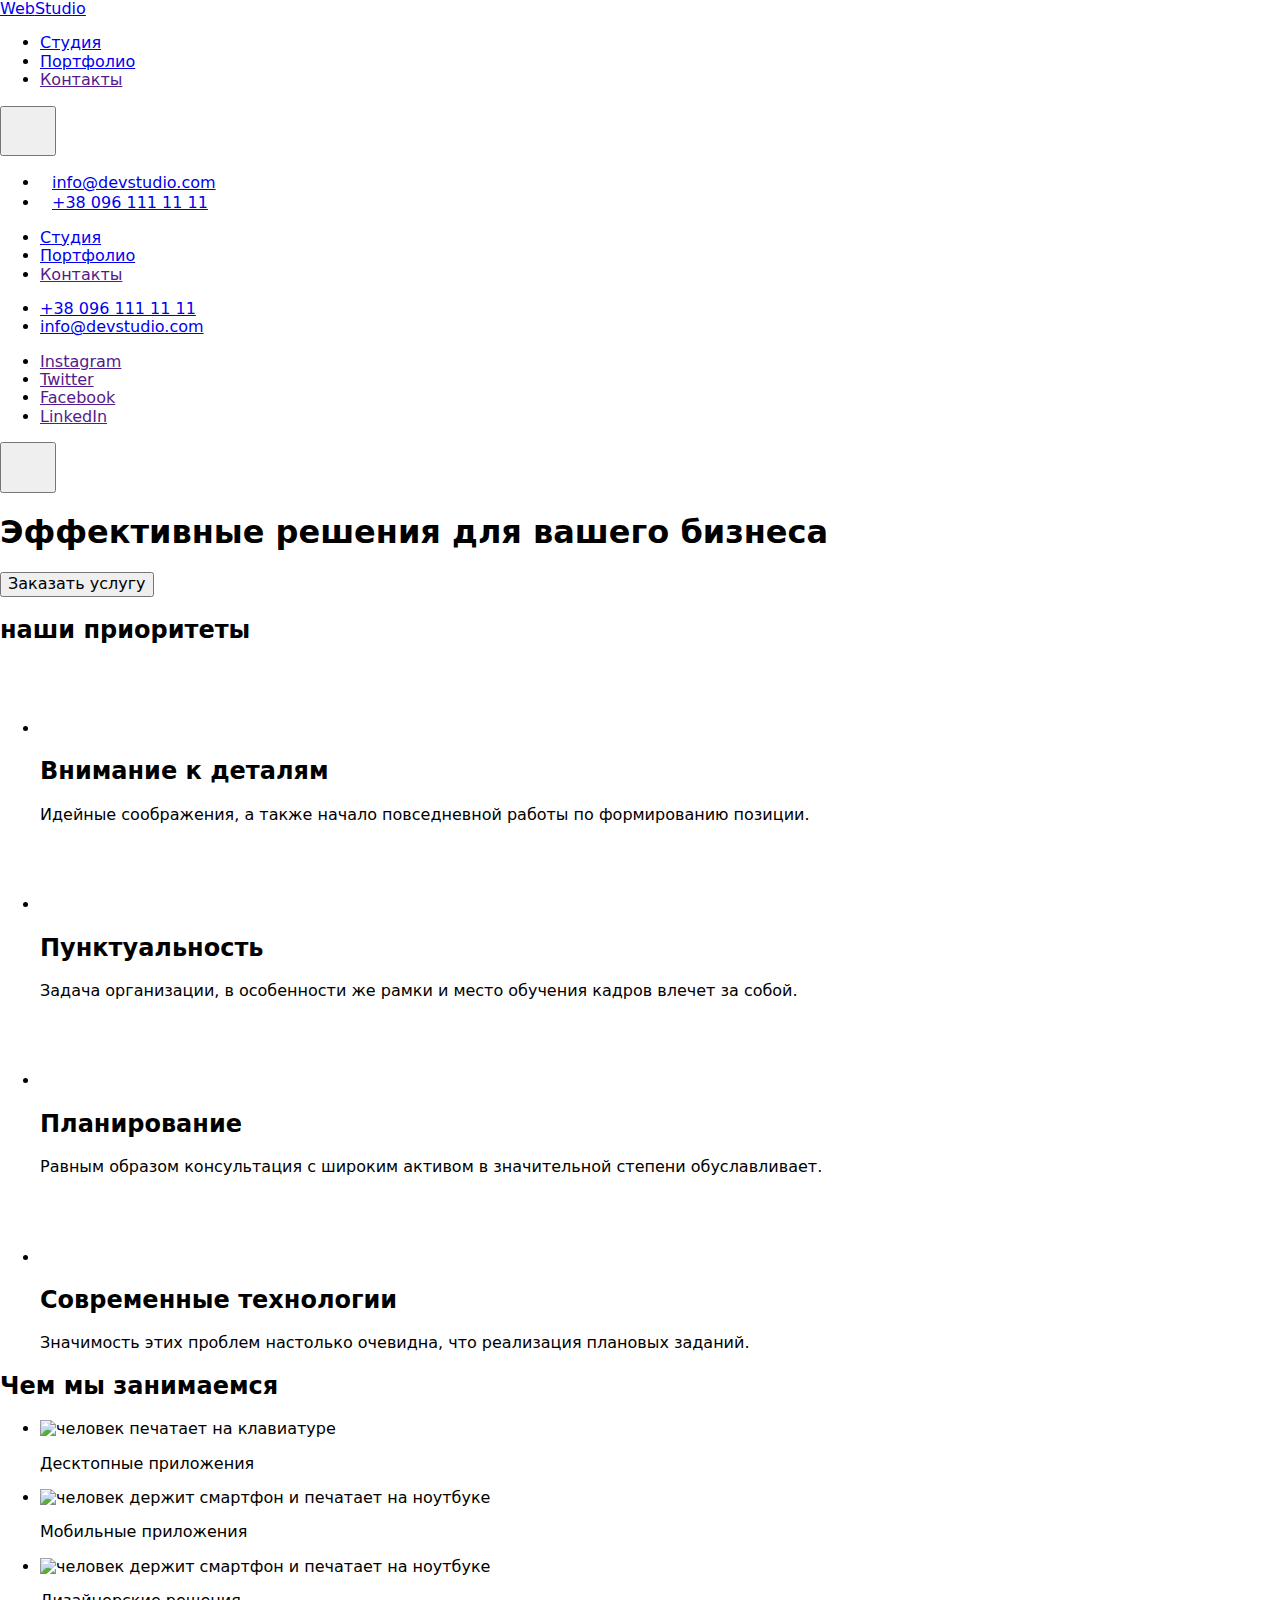
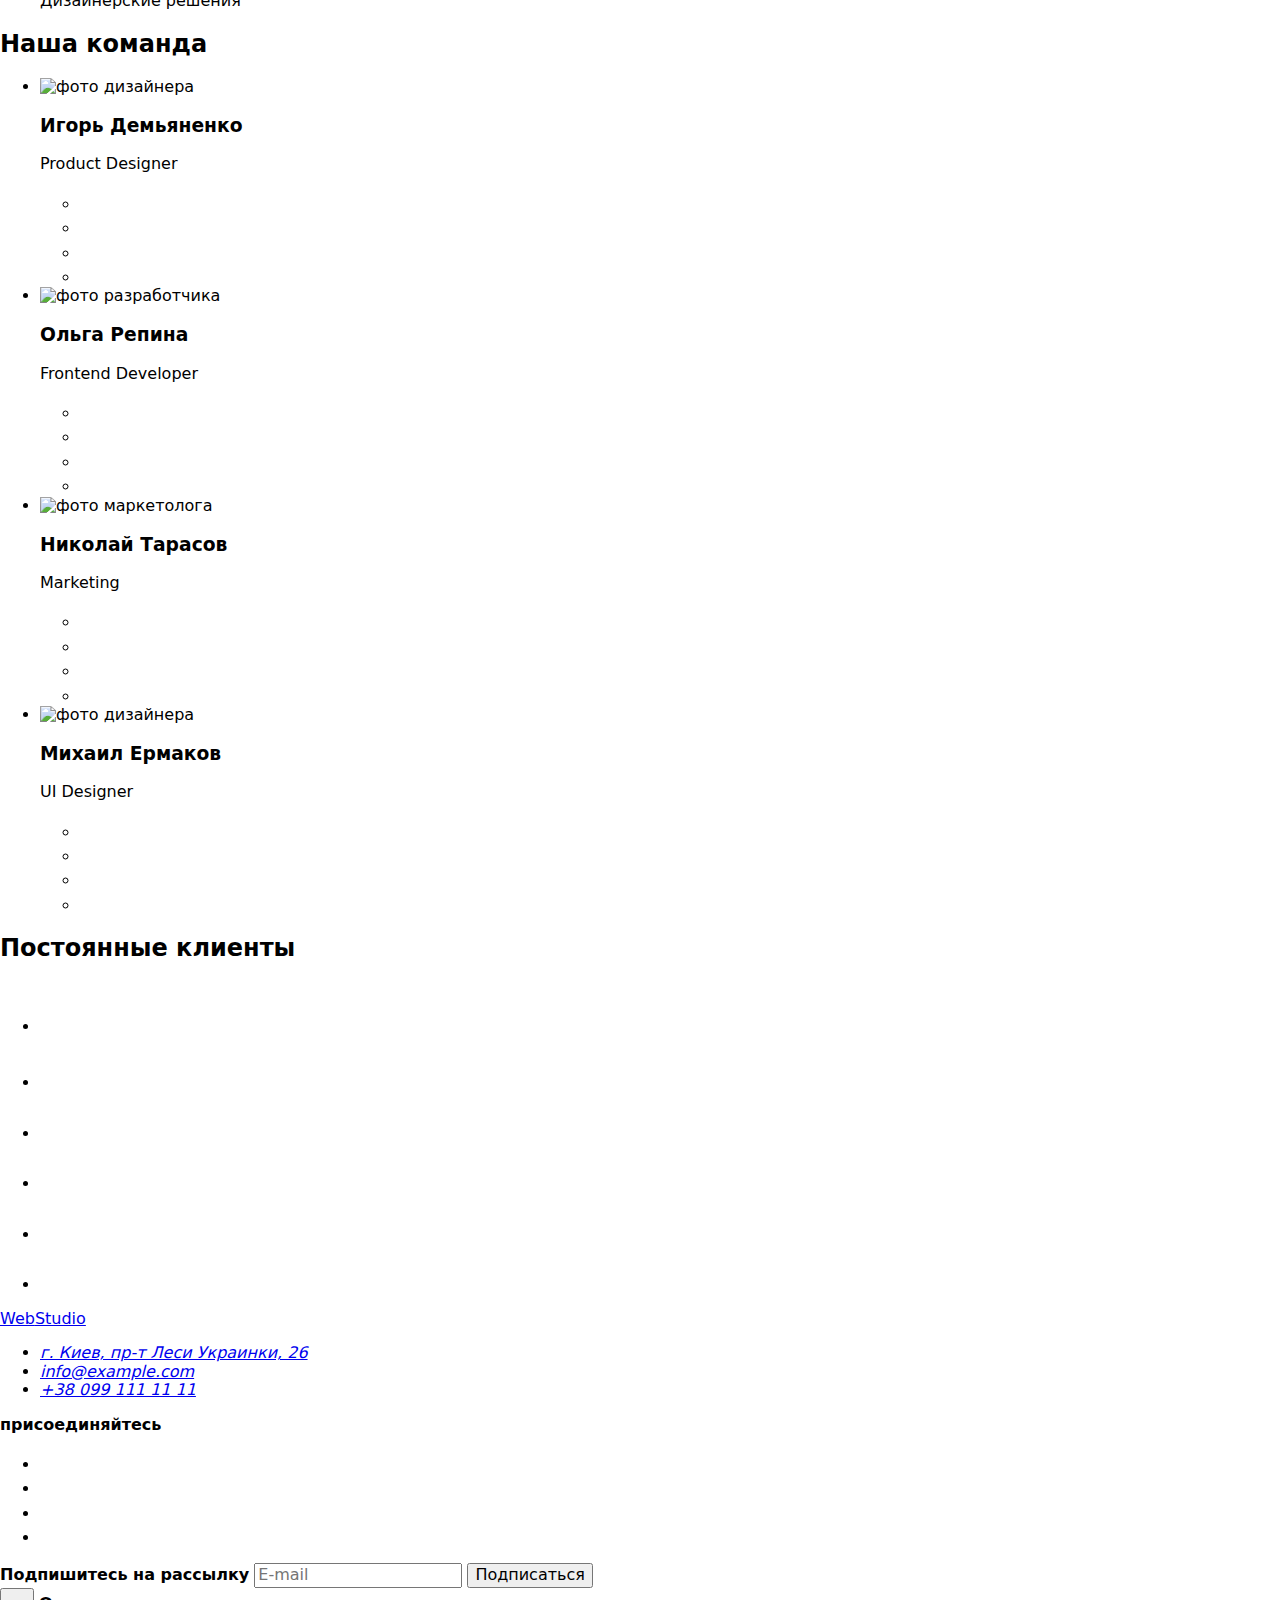
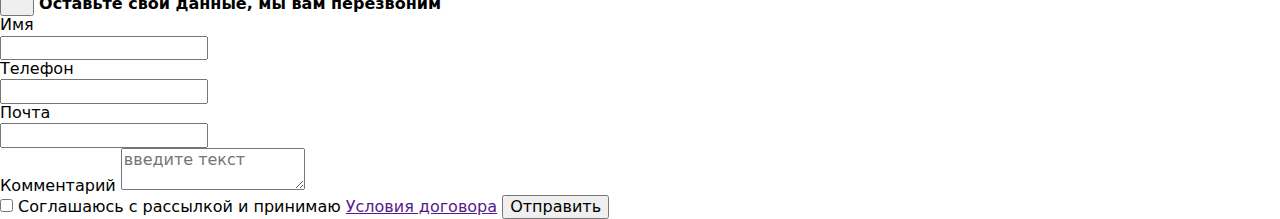
==== index.html @ 023eb0ee "js" ====
<!DOCTYPE html>
<html lang="ru">
<head>
    <meta charset="UTF-8">
    <meta http-equiv="X-UA-Compatible" content="IE=edge">
    <meta name="viewport" content="width=device-width, initial-scale=1.0">
    <title>Document</title>
    <link rel="stylesheet" href="https://cdnjs.cloudflare.com/ajax/libs/modern-normalize/1.0.0/modern-normalize.min.css">
    <link rel="preconnect" href="https://fonts.gstatic.com">
    <link href="https://fonts.googleapis.com/css2?family=Raleway:wght@700&family=Roboto:wght@400;500;700;900&display=swap"
        rel="stylesheet">
    <link rel="stylesheet" href="./css/main.min.css">
    <link  rel="stylesheet" href="./css/aos.css">
</head>
<body>
    <!-- шапка -->
    <header class="header">
        <div class="conteiner">
            <nav class="navigation">
            <a class="logo logo-header link" href="index.html">Web<span class="span-logo">Studio</span></a>
            <ul class="nav-list">
                <li class="nav-list-item list"><a class="nav-list-link link activ-link" href="index.html">Студия</a></li>
                <li class="nav-list-item list"><a class="nav-list-link link" href="portfolio.html">Портфолио</a></li>
                <li class="nav-list-item list"><a class="nav-list-link link" href="">Контакты</a></li>
            </ul>
            </nav>
            <button class="burger-btn" data-menu-button type="button">
                <svg class="burger-icon" width="40" height="40">
                    <use href="./img/sprite.svg.svg#menu"></use>
                </svg>
            </button>
            <ul class="list-contacts list">
                <li class="list-contacts-item"><a class="list-contacts-link link" href="mailto:info@devstudio.com">
                    <svg class="icon-meseg" width="12" height="16">
                        <use href="./img/sprite.svg.svg#icon-envelope"></use>
                    </svg>info@devstudio.com</a>
                </li>
                <li class="list-contacts-item"><a class="list-contacts-link link" href="tel:+380961111111">
                    <svg class="icon-tel" width="12" height="16">
                        <use href="./img/sprite.svg.svg#icon-smartphone"></use>
                    </svg>+38 096 111 11 11</a>
                </li>
            </ul>
        </div>
        <div class="mobile-menu" data-menu>
            <div class="wrapper-lincs-menu">
            <ul class="nav-list-menu list">
                <li class="menu-nav-list-item"><a class="menu-nav-list-link link activ-link" href="index.html">Студия</a></li>
                <li class="menu-nav-list-item"><a class="menu-nav-list-link link" href="portfolio.html">Портфолио</a></li>
                <li class="menu-nav-list-item"><a class="menu-nav-list-link link" href="">Контакты</a></li>
            </ul>
            </div>
           <div class="wrapper-mobile-contact">
                <ul class="list-contacts-mobail list">
                    <li class="list-contacts-item-tel"><a class="list-contacts-link-tel link" href="tel:+380961111111">+38 096 111 11
                            11</a>
                    </li>
                    <li class="list-contacts-item-mail"><a class="list-contacts-link-mail link"
                            href="mailto:info@devstudio.com">info@devstudio.com</a>
                    </li>
                </ul>
                
                <ul class="mobile-list-soclinks list">
                    <li class="mobile-list-soclinks-item">
                        <a class="mobile-list-soclinks-item-link link" href="">Instagram</a>
                    </li>
                    <li class="mobile-list-soclinks-item">
                        <a class="mobile-list-soclinks-item-link link" href="">Twitter</a>
                    </li>
                    <li class="mobile-list-soclinks-item">
                        <a class="mobile-list-soclinks-item-link link" href="">Facebook</a>
                    </li>
                    <li class="mobile-list-soclinks-item">
                        <a class="mobile-list-soclinks-item-link link" href="">LinkedIn</a>
                    </li>
                </ul>
           </div>
            <button class="close-menu" data-menu-close type="button">
                <svg class="icon-close-menu" width="40" height="40">
                    <use href="./img/sprite.svg.svg#close-menu"></use>
                </svg>
            </button>
        </div>
    </header>
    <main>
        <!-- hero -->
    <section class="hero overlay conteiner">
            <div class="wrapper-title-hero">
                <h1 class="main-title">Эффективные решения для вашего бизнеса</h1>
                <button class="button" type="button" data-modal-open>Заказать услугу</button>
            </div>
    </section>
    <!-- Наши приоритеты -->
    <section class="about-section section-padding">
      <div class="conteiner">
        <h2 class="title-section visually-hidden">наши приоритеты</h2>
        <ul class="about-list list">
            <li class="about-list-item" data-aos="zoom-out">
                <div class="wrapper-icon-about-list">
                    <svg class="icon-about" height="70" width="70">
                        <use href="./img/sprite.svg.svg#icon-antenna"></use>
                    </svg>
                </div>
                <h2 class="about-list-item-title">Внимание к деталям</h2>
                <p class="about-list-paragraph">Идейные соображения, а также начало повседневной работы по формированию позиции.</p>
            </li>
            <li class="about-list-item" data-aos="zoom-out">
                <div class="wrapper-icon-about-list">
                    <svg class="icon-about" height="70" width="70">
                        <use href="./img/sprite.svg.svg#icon-clock"></use>
                    </svg>
                </div>
                <h2 class="about-list-item-title">Пунктуальность</h2>
                <p class="about-list-paragraph">Задача организации, в особенности же рамки и место обучения кадров влечет за собой.</p>
            </li>
            <li class="about-list-item" data-aos="zoom-out">
                <div class="wrapper-icon-about-list">
                    <svg class="icon-about" height="70" width="70">
                        <use href="./img/sprite.svg.svg#icon-diagram"></use>
                    </svg>
                </div>
                <h2 class="about-list-item-title">Планирование</h2>
                <p class="about-list-paragraph">Равным образом консультация с широким активом в значительной степени обуславливает.</p>
            </li>
            <li class="about-list-item">
                <div class="wrapper-icon-about-list">
                    <svg class="icon-about" height="70" width="70">
                        <use href="./img/sprite.svg.svg#icon-astronaut"></use>
                    </svg>
                </div>
                <h2 class="about-list-item-title">Современные технологии</h2>
                <p class="about-list-paragraph">Значимость этих проблем настолько очевидна, что реализация плановых заданий.</p>
            </li>
        </ul>
      </div>
    </section>
    <!-- чем мы занемаемся -->
    <section class="section-img">
        <div class="conteiner">
            <h2 class="title-section">Чем мы занимаемся</h2>
            <ul class="img-list list">
                <li class="img-list-item">
                    <picture>
                        <source srcset="./img/desktop/desktop-annexes.webp 1x, ./img/desktop/desktop-annexes@2x.webp 2x" media="(min-width: 1200px)"
                        type="imege/wbp">
                        <source srcset="./img/desktop/desktop-annexes-j.jpg 1x, ./img/desktop/desktop-annexes-j@2x.jpg 2x" 
                           media="(min-width: 1200px)">
                        <img class="images-section-img" src="./img/img.jpg" alt="человек печатает на клавиатуре">
                    </picture>
                    
                    <div class="text-img-adsolut">
                        <p>Десктопные приложения</p>
                    </div>
                </li>
                <li class="img-list-item">
                    <picture>
                        <source srcset="./img/desktop/mob-annexes.webp 1x, ./img/desktop/mob-annexes@2x.webp 2x" media="(min-width: 1200px)"
                        type="imege/wbp">
                        <source srcset="./img/desktop/mob-annexes-j.jpg 1x, ./img/desktop/mob-annexes-j@2x.jpg 2x"
                            media="(min-width: 1200px)">
                    <img class="images-section-img" src="./img/imgg.jpg" alt="человек держит смартфон и печатает на ноутбуке">
                    </picture>
                    <div class="text-img-adsolut">
                        <p>Мобильные приложения</p>
                    </div>
                </li>
                <li class="img-list-item">
                    <picture>
                        <source srcset="./img/desktop/desing.webp 1x, ./img/desktop/desing@2x.webp 2x" media="(min-width: 1200px)"
                            type="imege/webp">
                        <source srcset="./img/desktop/desing-j.jpg 1x, ./img/desktop/desing-j@2x.jpg 2x"
                            media="(min-width: 1200px)">
                        <img class="images-section-img" src="./img/imggg.jpg" alt="человек держит смартфон и печатает на ноутбуке">
                    </picture>
                    <div class="text-img-adsolut">
                        <p>Дизайнерские решения</p>
                    </div>
                </li>
            </ul>
        </div>
    </section>
    <!-- наша команда -->
    <section class="team section-padding">
        <div class="conteiner">
            <h2 class="title-section">Наша команда</h2>
            <ul class="list-card-team list">
                <li class="card-team-item">
                    <picture>
                    <source srcset="./img/desktop/product.webp 1x, ./img/desktop/product@2x.webp 2x" media="(min-width: 1200px)"
                        type="imege/webp">
                    <source srcset="./img/desktop/product-j.jpg 1x, ./img/desktop/product-j@2x.jpg 2x" media="(min-width: 1200px)">

                    <source srcset="./img/tablet/igor-j.webp 1x, ./img/tablet/igor-j@2x.webp 2x" media="(min-width: 768px)"
                            type="imege/webp">
                    <source srcset="./img/tablet/igor-j.jpg 1x, ./img/tablet/igor-j@2x.jpg 2x" media="(min-width: 768px)">

                    <source srcset="./img/mobail/igor.webp 1x, ./img/mobail/igor@2x.webp 2x" media="(min-width: 320px)"
                                type="imege/webp">
                    <source srcset="./img/mobail/igor-j.jpg 1x, ./img/mobail/igor-j@2x.jpg 2x" media="(min-width: 320px)">
                    <img src="./img/img.team/product.jpg" alt="фото дизайнера">
                    </picture>
                    <div class="wrapper-text-team">
                    <h3 class="subtitle-text-team">Игорь Демьяненко</h3>
                    <p class="paragraph-card paragraph-text-center">Product Designer</p>
                    <ul class="list-social-links list">
                        <li class="list-social-links-item">
                            <a class="list-social-links-link link" href="">
                                <svg class="social-link-icon" height="20" width="20">
                                    <use href="./img/sprite.svg.svg#icon-instagram"></use>
                                </svg>
                            </a>
                        </li>
                        <li class="list-social-links-item">
                            <a class="list-social-links-link link" href="">
                                <svg class="social-link-icon" height="20" width="20">
                                    <use href="./img/sprite.svg.svg#icon-twitter"></use>
                                </svg>
                            </a>
                        </li>
                        <li class="list-social-links-item">
                            <a class="list-social-links-link link" href="">
                               <svg class="social-link-icon" height="20" width="20">
                                   <use href="./img/sprite.svg.svg#icon-facebook"></use>
                               </svg>
                            </a>
                        </li>
                        <li class="list-social-links-item">
                            <a class="list-social-links-link link" href="">
                                <svg class="social-link-icon" height="20" width="20">
                                    <use href="./img/sprite.svg.svg#icon-linkedin"></use>
                                </svg>
                            </a>
                        </li>
                    </ul>
                    </div>
                </li>
               
                <li class="card-team-item">
                <picture>
                    <source srcset="./img/desktop/frontent.webp 1x, ./img/desktop/frontent@2x.webp 2x" media="(min-width: 1200px)"
                        type="imege/webp">
                    <source srcset="./img/desktop/frontent-j.jpg 1x, ./img/desktop/frontent-j@2x.jpg 2x" media="(min-width: 1200px)">
                
                    <source srcset="./img/tablet/olga-j.webp 1x, ./img/tablet/olga-j@2x.webp 2x" media="(min-width: 768px)"
                        type="imege/webp">
                    <source srcset="./img/tablet/olga-j.jpg 1x, ./img/tablet/olga-j@2x.jpg 2x" media="(min-width: 768px)">
                
                    <source srcset="./img/mobail/olga.webp 1x, ./img/mobail/olga@2x.webp 2x" media="(min-width: 320px)"
                        type="imege/webp">
                    <source srcset="./img/mobail/olga-j.jpg 1x, ./img/mobail/olga-j@2x.jpg 2x" media="(min-width: 320px)">
                    <img src="./img/img.team/frontent.jpg" alt="фото разработчика">
                </picture>
                    <div class="wrapper-text-team">
                    <h3 class="subtitle-text-team">Ольга Репина</h3>
                    <p class="paragraph-card paragraph-text-center">Frontend Developer</p>
                    <ul class="list-social-links list">
                        <li class="list-social-links-item">
                            <a class="list-social-links-link link" href="">
                                <svg class="social-link-icon" height="20" width="20">
                                    <use href="./img/sprite.svg.svg#icon-instagram"></use>
                                </svg>
                            </a>
                        </li>
                        <li class="list-social-links-item">
                            <a class="list-social-links-link link" href="">
                                <svg class="social-link-icon" height="20" width="20">
                                    <use href="./img/sprite.svg.svg#icon-twitter"></use>
                                </svg>
                            </a>
                        </li>
                        <li class="list-social-links-item">
                            <a class="list-social-links-link link" href="">
                                <svg class="social-link-icon" height="20" width="20">
                                    <use href="./img/sprite.svg.svg#icon-facebook"></use>
                                </svg>
                            </a>
                        </li>
                        <li class="list-social-links-item">
                            <a class="list-social-links-link link" href="">
                                <svg class="social-link-icon" height="20" width="20">
                                    <use href="./img/sprite.svg.svg#icon-linkedin"></use>
                                </svg>
                            </a>
                        </li>
                    </ul>
                    </div>
                </li>
                <li class="card-team-item">
                    <picture>
                        <source srcset="./img/desktop/marketing.webp 1x, ./img/desktop/marketing@2x.webp 2x" media="(min-width: 1200px)"
                            type="imege/webp">
                        <source srcset="./img/desktop/marketing-j.jpg 1x, ./img/desktop/marketing-j@2x.jpg 2x" media="(min-width: 1200px)">
                    
                        <source srcset="./img/tablet/nikolay-j.webp 1x, ./img/tablet/nikolay-j@2x.webp 2x" media="(min-width: 768px)"
                            type="imege/webp">
                        <source srcset="./img/tablet/nikolay-j.jpg 1x, ./img/tablet/nikolay-j@2x.jpg 2x" media="(min-width: 768px)">
                    
                        <source srcset="./img/mobail/nikolay.webp 1x, ./img/mobail/nikolay@2x.webp 2x" media="(min-width: 320px)"
                            type="imege/webp">
                        <source srcset="./img/mobail/nicolay-j.jpg 1x, ./img/mobail/nikolay-j@2x.jpg 2x" media="(min-width: 320px)">

                        <img src="./img/img.team/marketing.jpg" alt="фото маркетолога">
                    </picture>
                    <div class="wrapper-text-team">
                    <h3 class="subtitle-text-team">Николай Тарасов</h3>
                    <p class="paragraph-card paragraph-text-center">Marketing</p>
                    <ul class="list-social-links list">
                        <li class="list-social-links-item">
                            <a class="list-social-links-link link" href="">
                                <svg class="social-link-icon" height="20" width="20">
                                    <use href="./img/sprite.svg.svg#icon-instagram"></use>
                                </svg>
                            </a>
                        </li>
                        <li class="list-social-links-item">
                            <a class="list-social-links-link link" href="">
                                <svg class="social-link-icon" height="20" width="20">
                                    <use href="./img/sprite.svg.svg#icon-twitter"></use>
                                </svg>
                            </a>
                        </li>
                        <li class="list-social-links-item">
                            <a class="list-social-links-link link" href="">
                                <svg class="social-link-icon" height="20" width="20">
                                    <use href="./img/sprite.svg.svg#icon-facebook"></use>
                                </svg>
                            </a>
                        </li>
                        <li class="list-social-links-item">
                            <a class="list-social-links-link link" href="">
                                <svg class="social-link-icon" height="20" width="20">
                                    <use href="./img/sprite.svg.svg#icon-linkedin"></use>
                                </svg>
                            </a>
                        </li>
                    </ul>
                    </div>
                </li>
                <li class="card-team-item">
                    <picture>
                        <source srcset="./img/desktop/ul.webp 1x, ./img/desktop/ul@2x.webp 2x" media="(min-width: 1200px)"
                            type="imege/webp">
                        <source srcset="./img/desktop/ul-j.jpg 1x, ./img/desktop/ul-j@2x.jpg 2x" media="(min-width: 1200px)">
                    
                        <source srcset="./img/tablet/mihail-j.webp 1x, ./img/tablet/mihail-j@2x.webp 2x" media="(min-width: 768px)"
                            type="imege/webp">
                        <source srcset="./img/tablet/mihail-j.jpg 1x, ./img/tablet/mihail-j@2x.jpg 2x" media="(min-width: 768px)">
                    
                        <source srcset="./img/mobail/mihail.webp 1x, ./img/mobail/mihail@2x.webp 2x" media="(min-width: 320px)"
                            type="imege/webp">
                        <source srcset="./img/mobail/mihail-j.jpg 1x, ./img/mobail/mihail-j@2x.jpg 2x" media="(min-width: 320px)">
                        <img src="./img/img.team/ul.jpg" alt="фото дизайнера">
                    </picture>
                    <div class="wrapper-text-team">
                    <h3 class="subtitle-text-team">Михаил Ермаков</h3>
                    <p class="paragraph-card paragraph-text-center">UI Designer</p>
                <ul class="list-social-links list">
                    <li class="list-social-links-item">
                        <a class="list-social-links-link link" href="">
                            <svg class="social-link-icon" height="20" width="20">
                                <use href="./img/sprite.svg.svg#icon-instagram"></use>
                            </svg>
                        </a>
                    </li>
                    <li class="list-social-links-item">
                        <a class="list-social-links-link link" href="">
                            <svg class="social-link-icon" height="20" width="20">
                                <use href="./img/sprite.svg.svg#icon-twitter"></use>
                            </svg>
                        </a>
                    </li>
                    <li class="list-social-links-item">
                        <a class="list-social-links-link link" href="">
                            <svg class="social-link-icon" height="20" width="20">
                                <use href="./img/sprite.svg.svg#icon-facebook"></use>
                            </svg>
                        </a>
                    </li>
                    <li class="list-social-links-item">
                        <a class="list-social-links-link link" href="">
                            <svg class="social-link-icon" height="20" width="20">
                                <use href="./img/sprite.svg.svg#icon-linkedin"></use>
                            </svg>
                        </a>
                    </li>
                </ul>
                    </div>
                </li>
            </ul>
        </div>
    </section>
<!-- наши клиенты -->
<section  class="clients section-padding">
    <div class="conteiner">
        <h2 class="title-section">Постоянные клиенты</h2>
        <ul class=" clients-list list">
            <li class="list-linc-clients">
                <a class="linc-clients" href="">
                    <svg class="icon-clients" width="44" height="49">
                        <use href="./img/sprite.svg.svg#icon-logo-yago"></use>
                    </svg>
                </a>
            </li>
            <li class="list-linc-clients">
                <a class="linc-clients" href="">
                    <svg class="icon-clients" width="40" height="52">
                        <use href="./img/sprite.svg.svg#icon-logo-here"></use>
                    </svg>
                </a>
            </li>
            <li class="list-linc-clients">
                <a class="linc-clients" href="">
                    <svg class="icon-clients" width="59" height="47">
                        <use href="./img/sprite.svg.svg#icon-logo-compani"></use>
                    </svg>
                </a>
            </li>
            <li class="list-linc-clients">
                <a class="linc-clients" href="">
                    <svg class="icon-clients" width="88" height="45">
                    <use href="./img/sprite.svg.svg#icon-logo-foster"></use>
                </svg></a>
            </li>
            <li class="list-linc-clients">
                <a class="linc-clients" href="">
                    <svg class="icon-clients" width="59" height="47">
                        <use href="./img/sprite.svg.svg#icon-logo-brand"></use>
                    </svg>
                </a>
            </li>
            <li class="list-linc-clients">
                <a class="linc-clients" href="">
                    <svg class="icon-clients" width="88" height="45">
                        <use href="./img/sprite.svg.svg#icon-logo-tagline"></use>
                    </svg>
                </a>
            </li>
        </ul>
    </div>
</section>
    </main>
    <!-- footer -->
    <footer class="footer">
        <div class="conteiner footer-conteiner">
            <div class="footer-address">
                <a class="logo logo-footer link" href="index.html"><span class="logo-span-footer">Web</span>Studio</a>
                <address class="address-footer">
                    <ul class="list-footer">
                        <li class="item-footer list"><a class="link-footer link white-link"
                                href="https://goo.gl/maps/Lhu3DwiovZqrXFvk8">г. Киев, пр-т Леси Украинки, 26</a></li>
                        <li class="item-footer list"><a class="link-footer link"
                                href="mailto:info@devstudio.com">info@example.com</a></li>
                        <li class="item-footer list"><a class="link-footer link" href="tel:+38096111111">+38 099 111 11
                                11</a></li>
                    </ul>
                </address>
            </div>
            <div class="conteiner-soclinks-footer">
                <b class="b-footer">присоединяйтесь</b>
                <ul class="list-social-links list">
                    <li class="list-social-links-item transparent-bgr-link">
                        <a class="list-social-links-link" href="">
                            <svg class="icon-footer" height="20" width="20">
                                <use href="./img/sprite.svg.svg#icon-instagram"></use>
                            </svg>
                        </a>
                        
                    </li>
                    <li class="list-social-links-item transparent-bgr-link">
                        <a class="list-social-links-link" href="">
                            <svg class="icon-footer" height="20" width="20">
                                <use href="./img/sprite.svg.svg#icon-twitter"></use>
                            </svg>
                        </a>
                        
                    </li>
                    <li class="list-social-links-item transparent-bgr-link">
                        <a class="list-social-links-link" href="">
                            <svg class="icon-footer" height="20" width="20">
                                <use href="./img/sprite.svg.svg#icon-facebook"></use>
                            </svg>
                        </a>
                        
                    </li>
                    <li class="list-social-links-item transparent-bgr-link">
                        <a class="list-social-links-link" href="">
                            <svg class="icon-footer" height="20" width="20">
                                <use href="./img/sprite.svg.svg#icon-linkedin"></use>
                            </svg>
                        </a>
                        
                    </li>
                </ul>
            </div>
            <div class="subscribe-conteiner">
                <b class="b-footer">Подпишитесь на рассылку</b>
                <input class="input-footer" name="email" type="email" placeholder="E-mail">
                <button class="button  subscribe-button" type="button">Подписаться</button>
            </div>
        </div>
    </footer>
    <!-- modal -->
    <div class="backdrop is-hidden" data-modal>
        <div class="modal">
            <button class="modal-button-close" type="button" data-modal-close>
                <svg class="modal-button-close-svg" width="18" height="18">
                    <use href="./img/sprite.svg.svg#icon-close"></use>
                </svg>
            </button>
            <b class="modal-b">Оставьте свои данные, мы вам перезвоним</b>
            <form>
                <labil class="modal-label" for="name">Имя</labil>
                <div class="wrapper-input">
                <input class="modal-input" type="text" name="user-name" id="name">
                <svg class="svg-input-modal" width="18" height="18">
                    <use href="./img/sprite.svg.svg#icon-person"></use>
                </svg>
                </div>

                <labil class="modal-label" for="tel">Телефон</labil>
                <div class="wrapper-input">
                <input class="modal-input" type="tel" name="user-phone" id="tel">
                <svg class="svg-input-modal" width="18" height="18">
                    <use href="./img/sprite.svg.svg#icon-phone"></use>
                </svg>
                </div>

                <labil class="modal-label" for="email">Почта</labil>
                <div class="wrapper-input">
                <input class="modal-input" type="email" name="user-email" id="email">
                <svg class="svg-input-modal" width="18" height="18">
                    <use href="./img/sprite.svg.svg#icon-email"></use>
                </svg>
                </div>

                <label class="modal-label" for="coment">Комментарий</label>
                <textarea class="modal-textarea" name="comment" id="coment" placeholder="введите текст"></textarea>
                <div class="wrapper-check-box">
                              <input class="modal-check visually-hidden" type="checkbox" name="agree" id="agree">
                 <label class="label-check" for="agree">Cоглашаюсь с рассылкой и принимаю</label>
                 <a class="link-check" href="">Условия договора</a>
                 <button class="button" type="submit">Отправить</button>
             </div>
            </form>
        </div>
    </div>

<script src="./js/modal.js"></script>
<script src="./js/mobile-menu.js"></script>
<script src="./js/aos.js"></script>
<script>
    AOS.init();
</script>
</body>
</html>
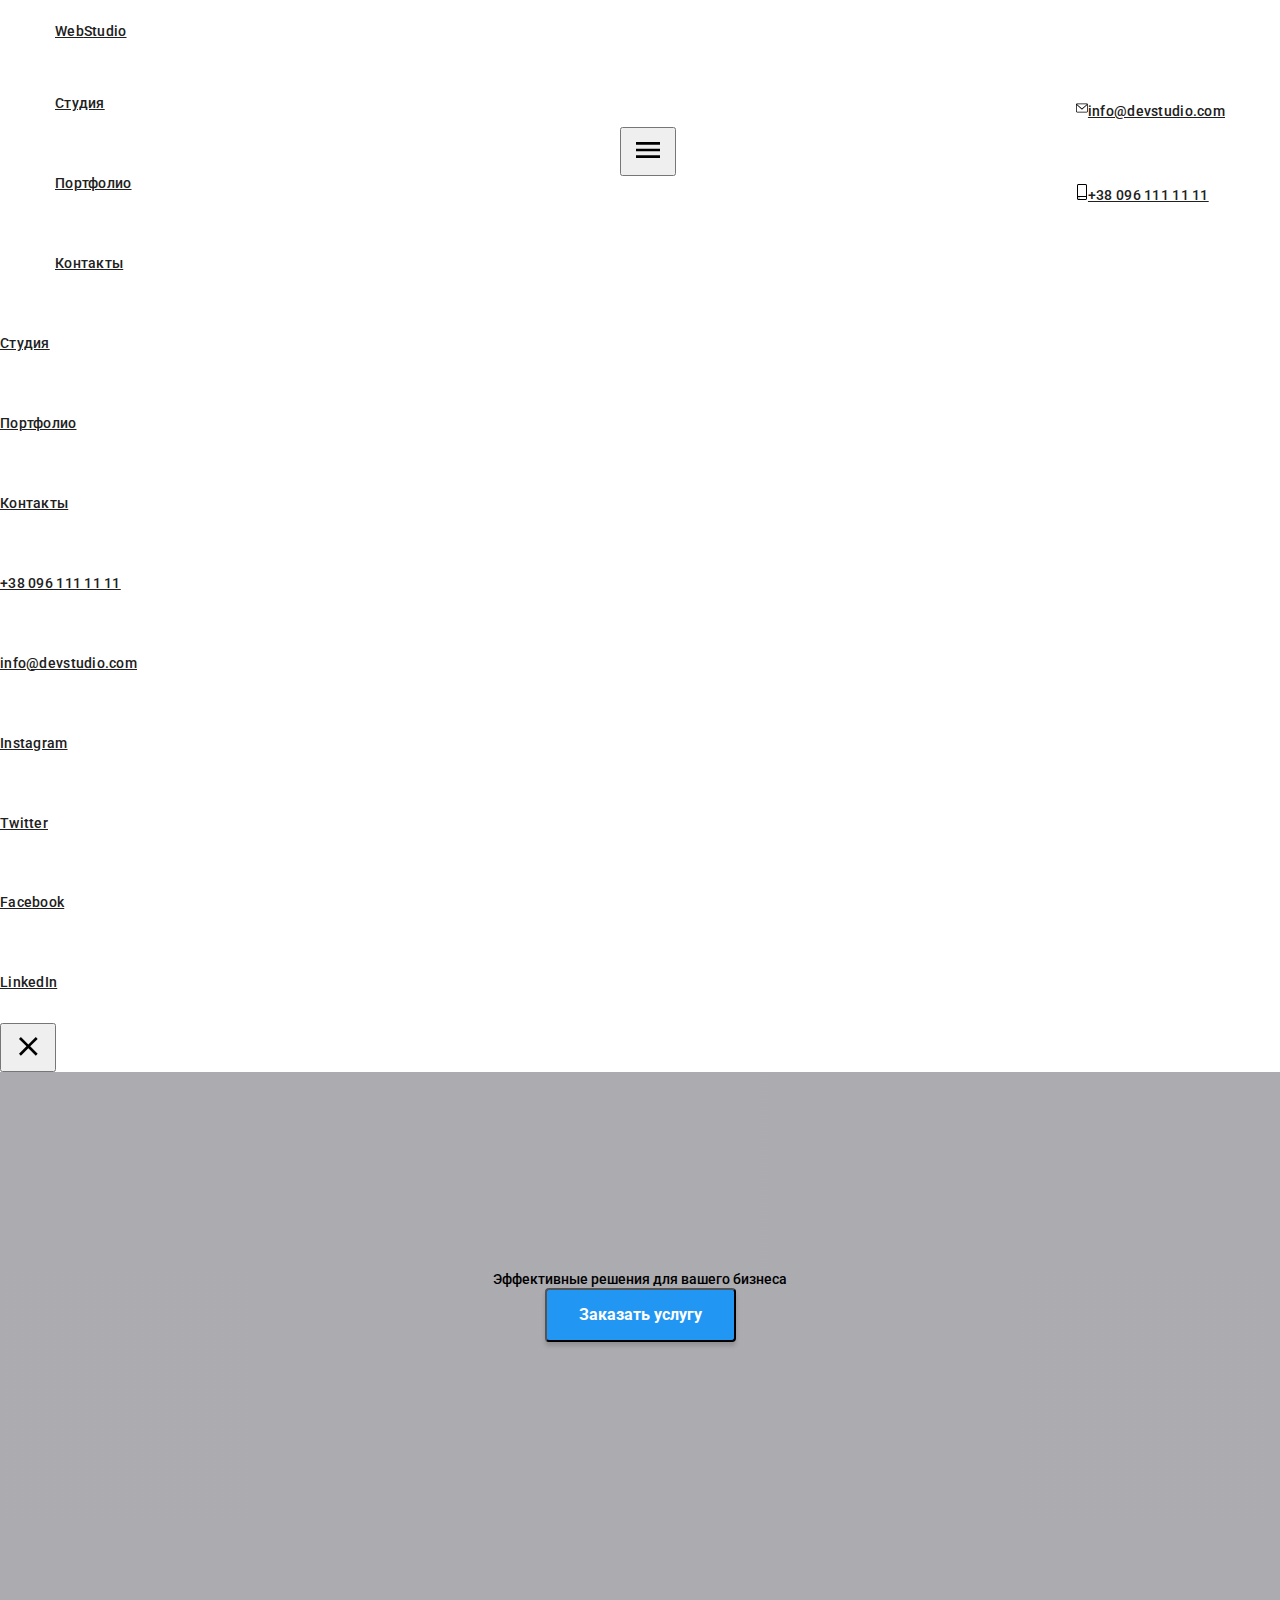
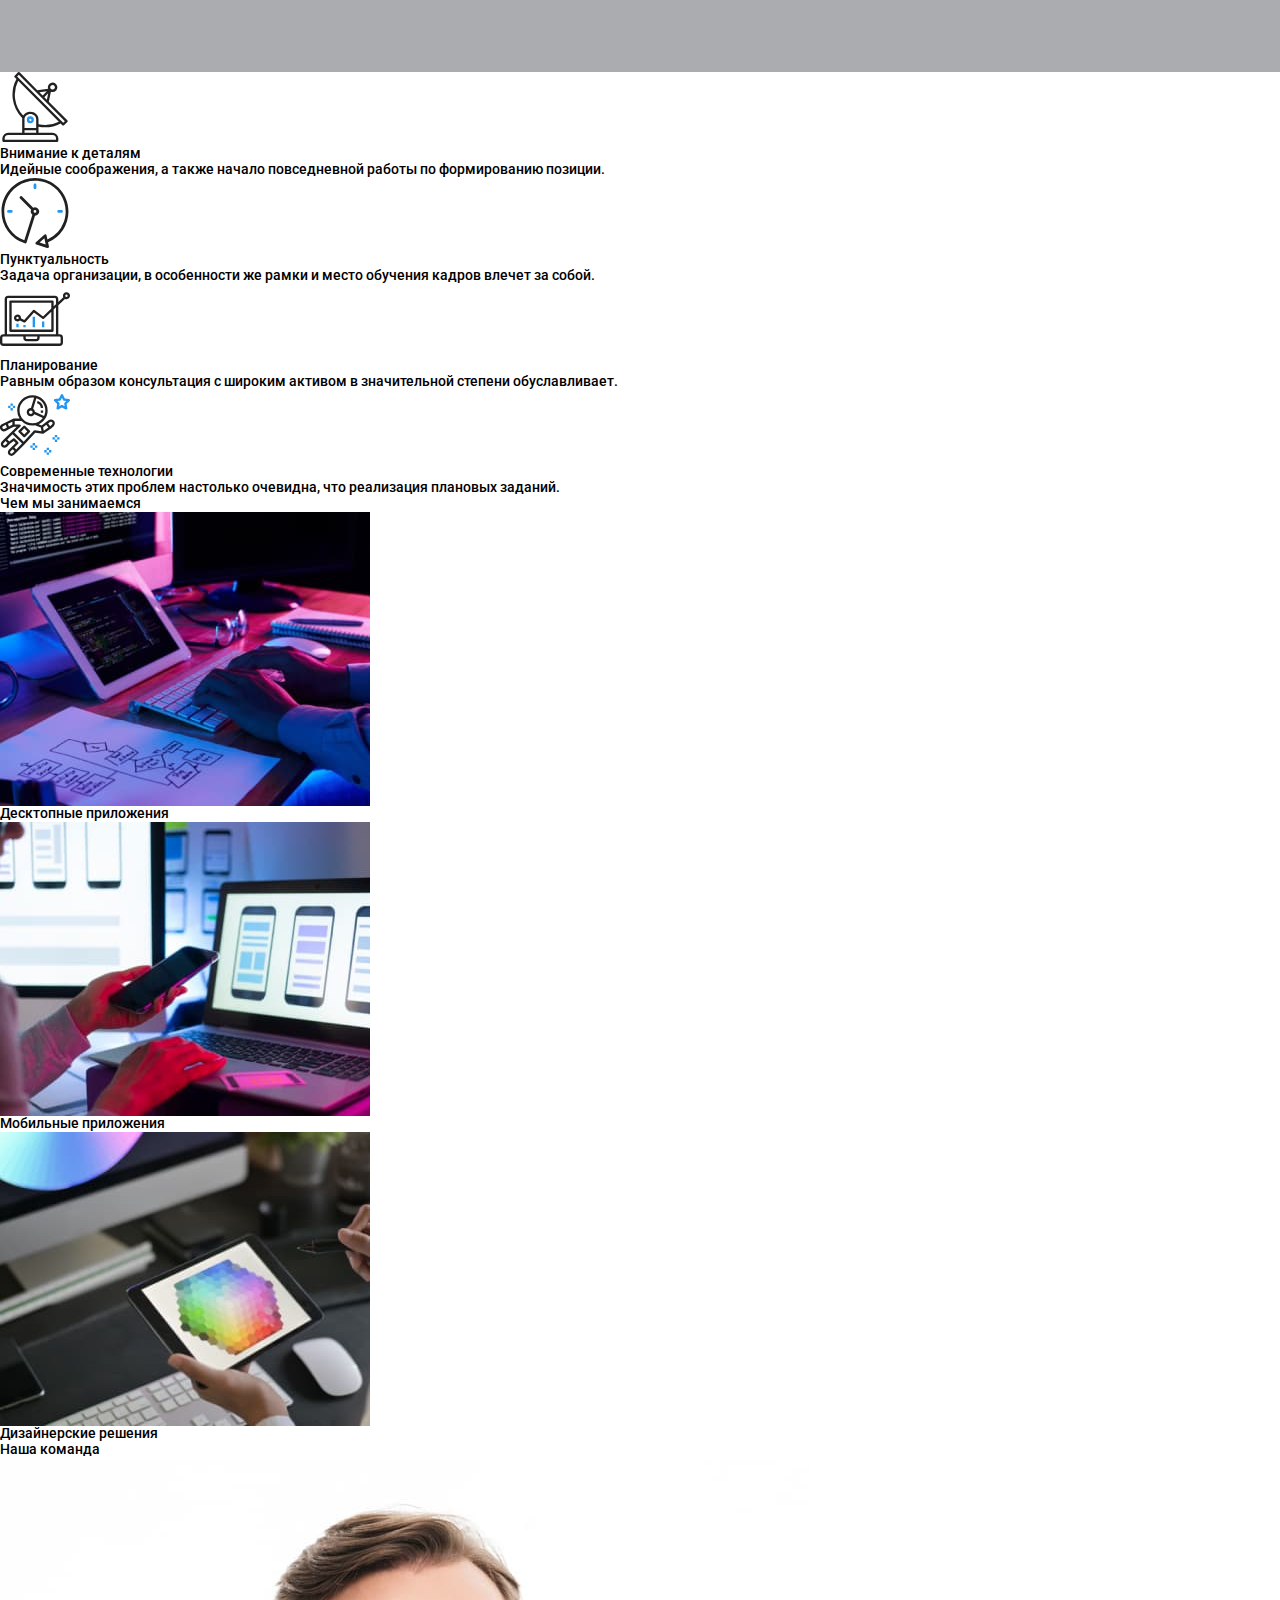
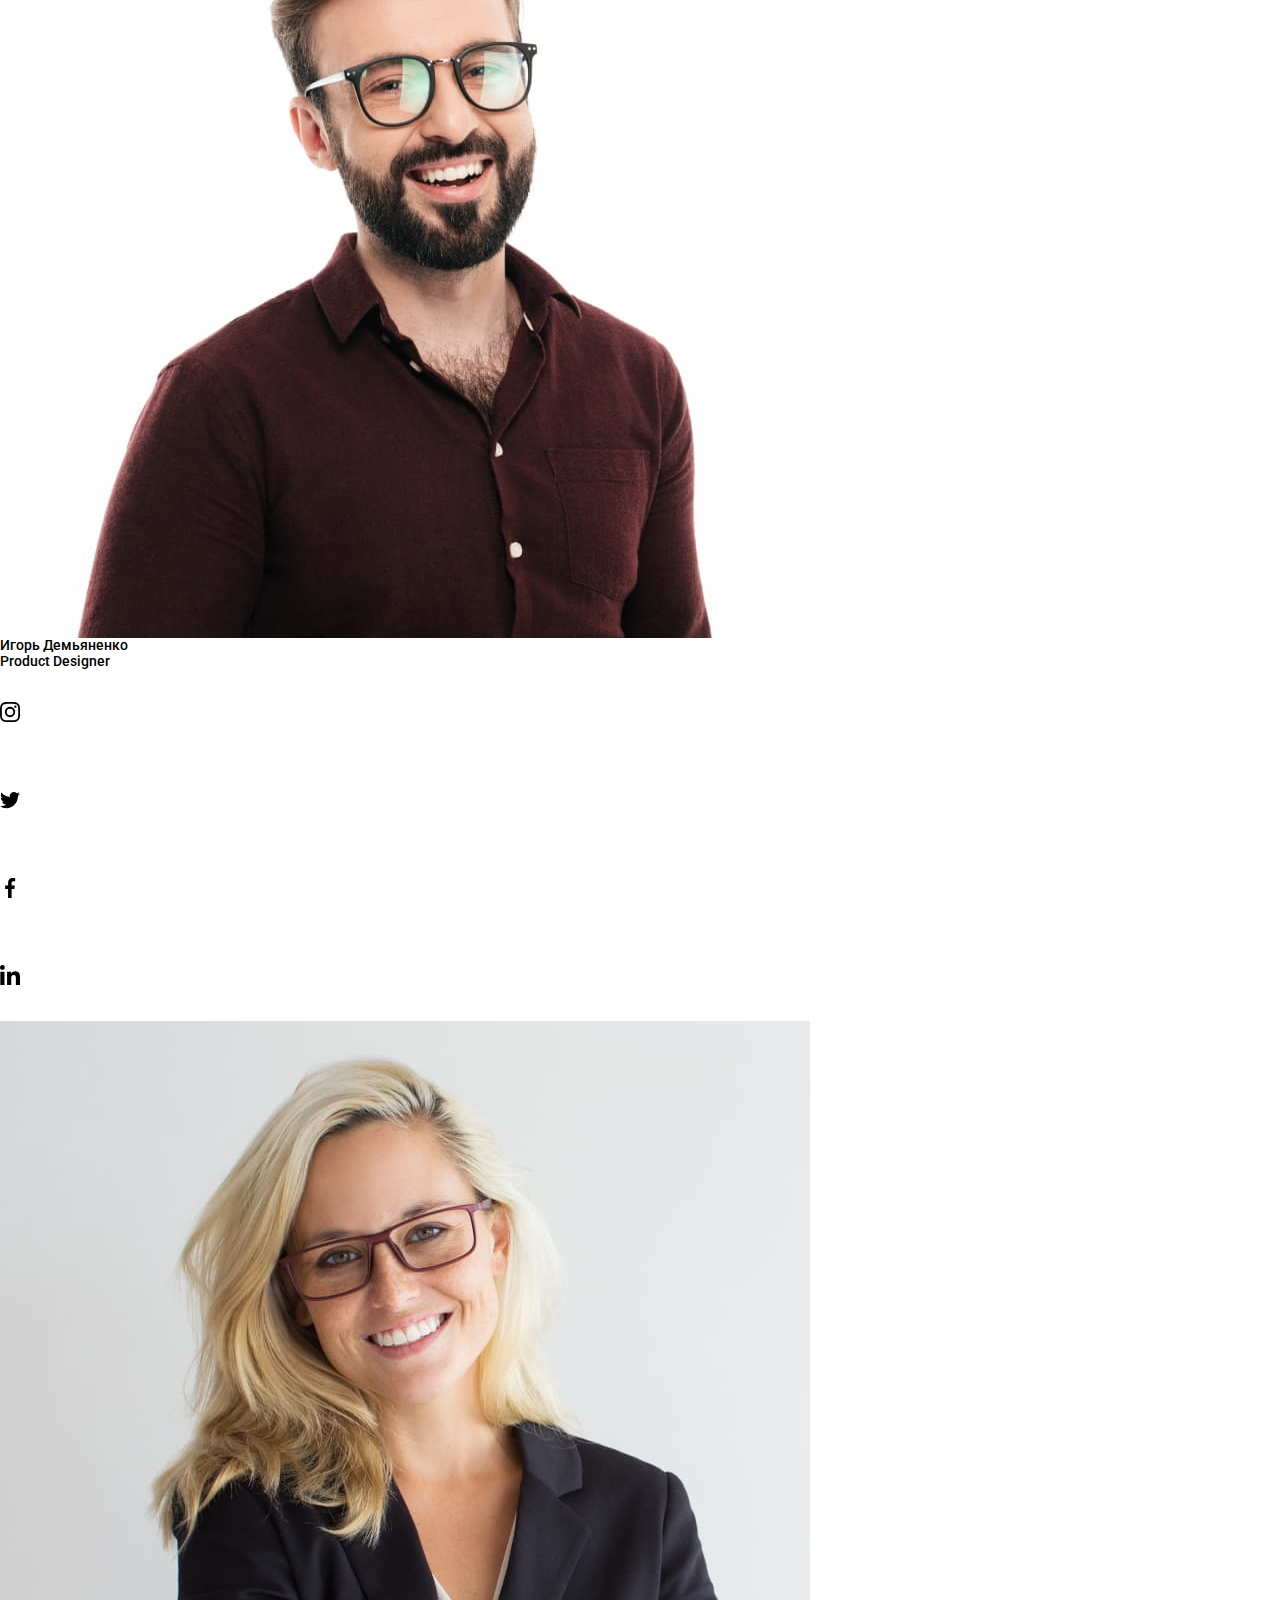
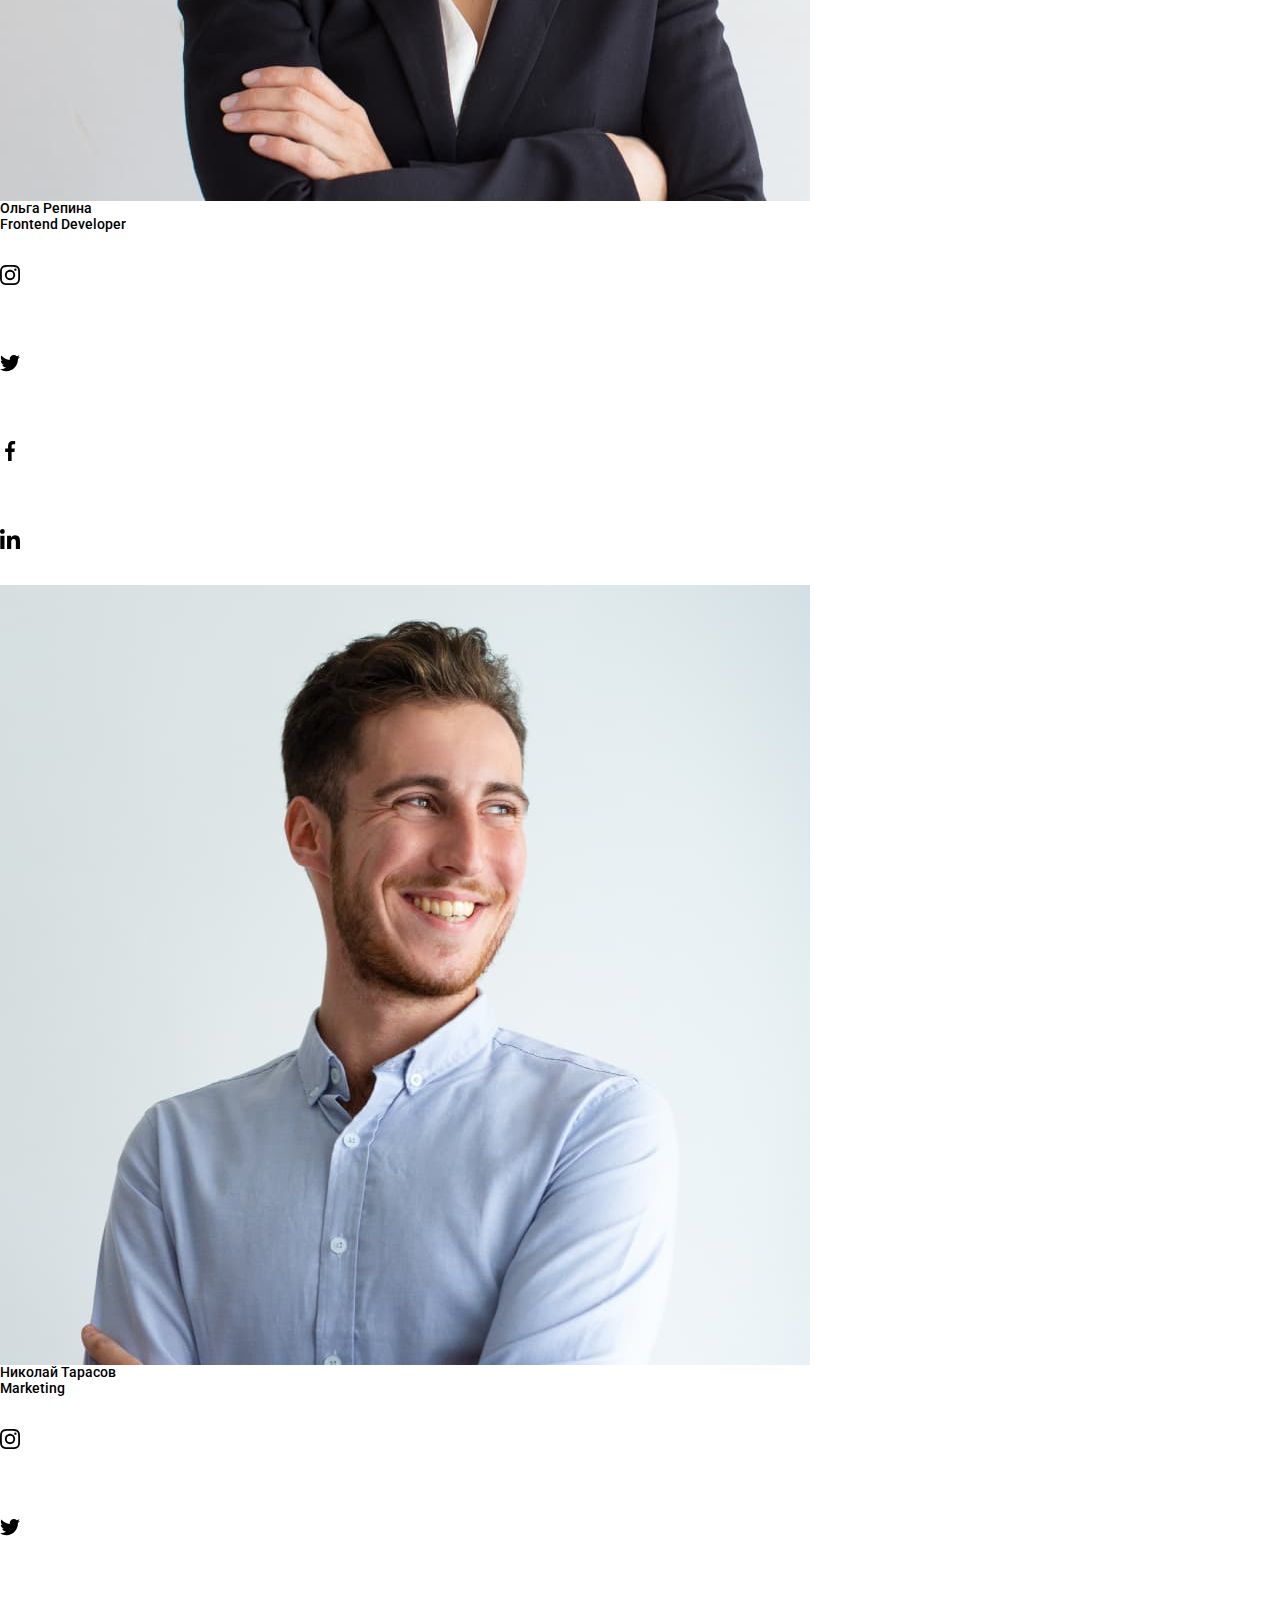
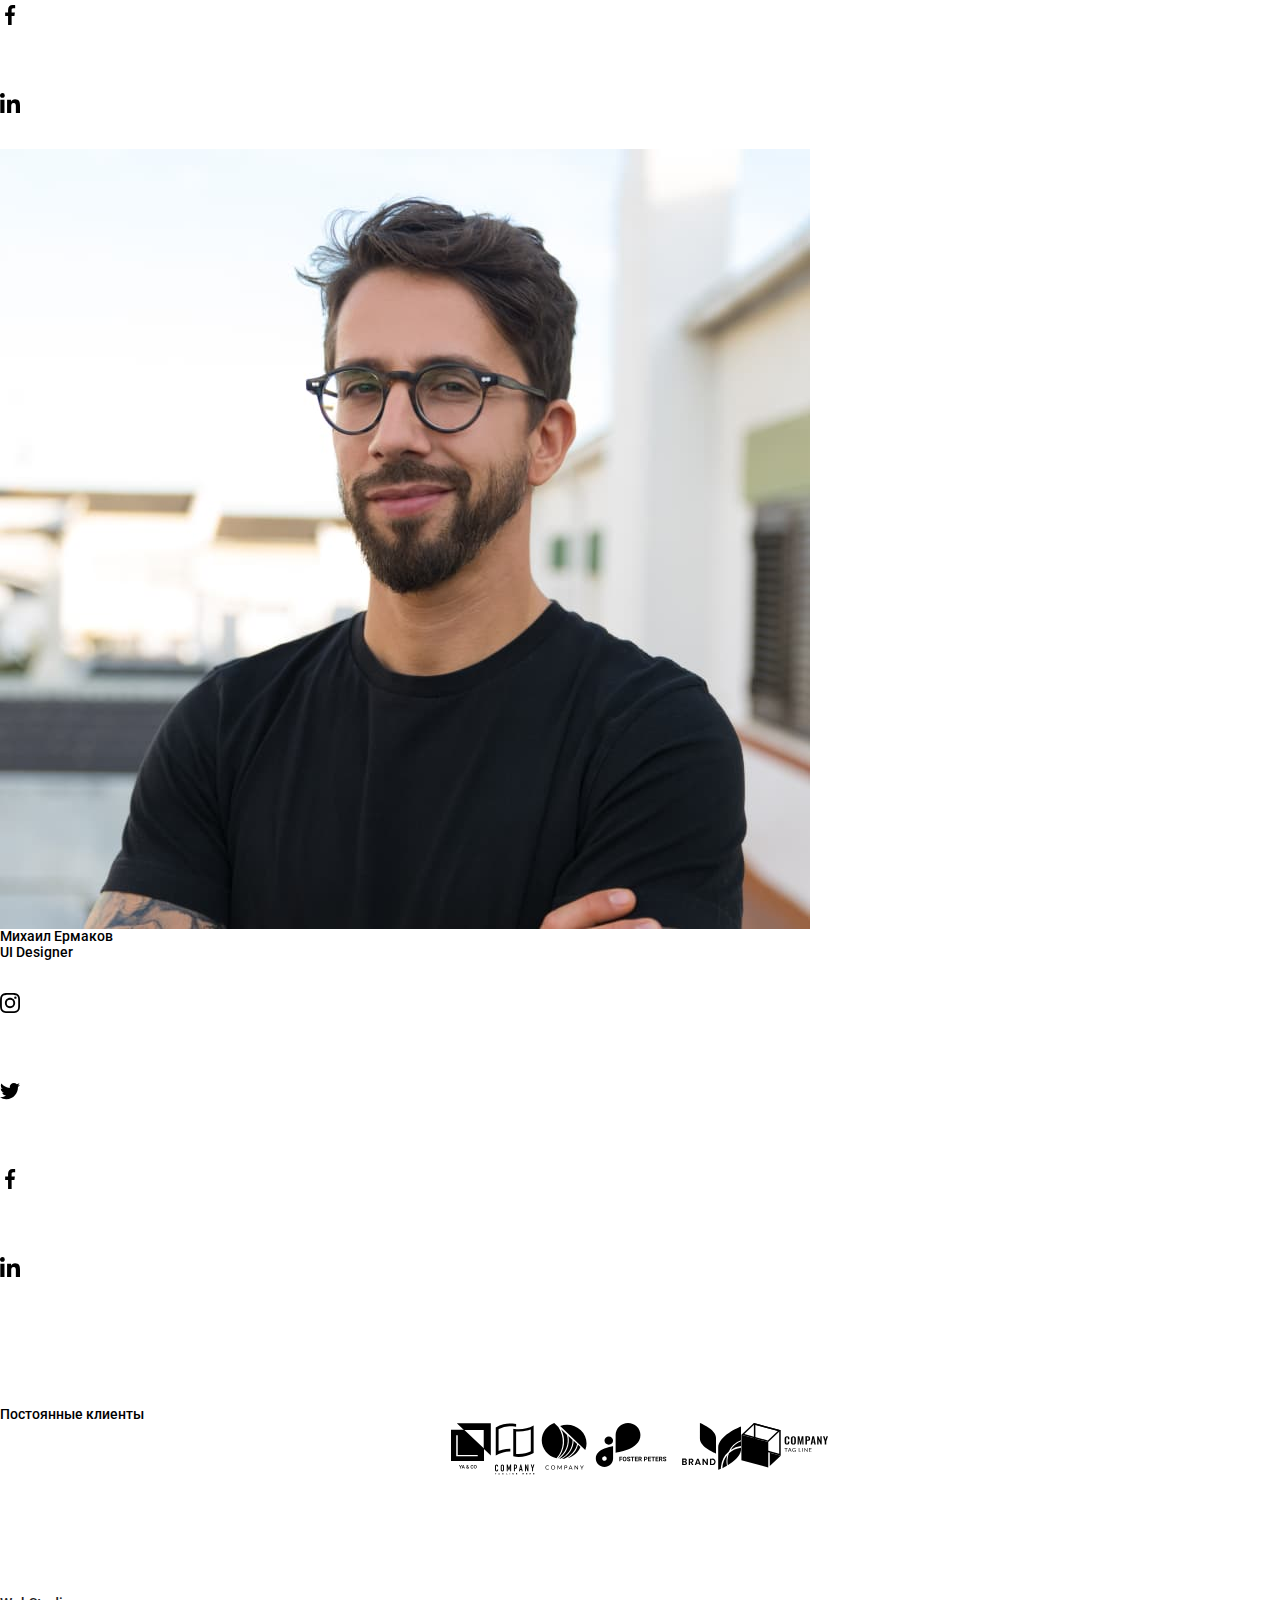
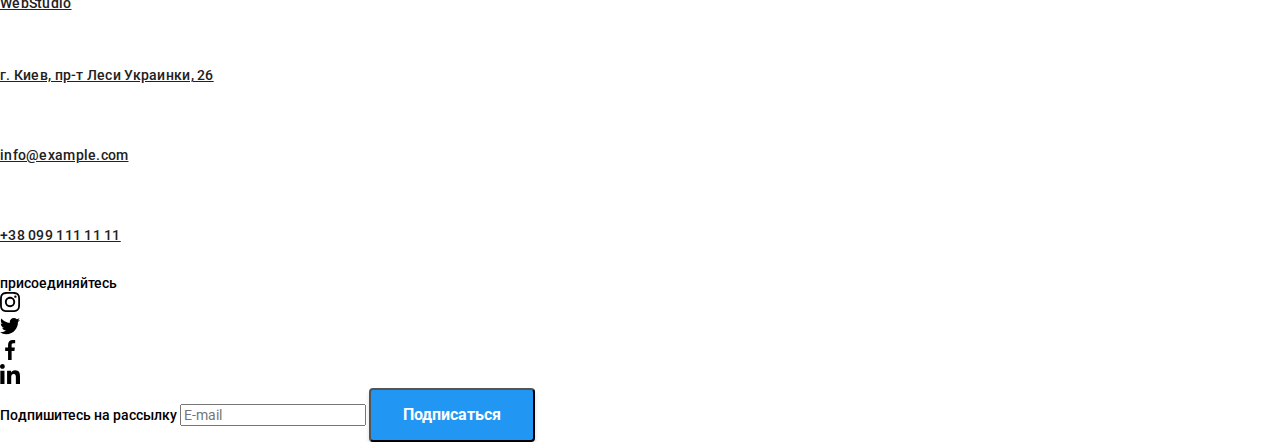
==== commit 10b5e881: "container style" ====
--- a/index.html
+++ b/index.html
@@ -15,7 +15,7 @@
 <body>
     <!-- шапка -->
     <header class="header">
-        <div class="conteiner">
+        <div class="container">
             <nav class="navigation">
             <a class="logo logo-header link" href="index.html">Web<span class="span-logo">Studio</span></a>
             <ul class="nav-list">
--- a/css/main.min.css
+++ b/css/main.min.css
@@ -0,0 +1,2 @@
+html,body,div,span,applet,object,iframe,h1,h2,h3,h4,h5,h6,p,blockquote,pre,a,abbr,acronym,address,big,cite,code,del,dfn,em,img,ins,kbd,q,s,samp,small,strike,strong,sub,sup,tt,var,b,u,i,center,dl,dt,dd,ol,ul,li,fieldset,form,label,legend,table,caption,tbody,tfoot,thead,tr,th,td,article,aside,canvas,details,embed,figure,figcaption,footer,header,hgroup,menu,nav,output,ruby,section,summary,time,mark,audio,video{margin:0;padding:0;border:0;font-size:100%;font:inherit;vertical-align:baseline}article,aside,details,figcaption,figure,footer,header,hgroup,menu,nav,section{display:block}body{line-height:1}ol,ul{list-style:none}blockquote,q{quotes:none}blockquote:before,blockquote:after,q:before,q:after{content:'';content:none}table{border-collapse:collapse;border-spacing:0}:root{--main-color: #212121;--logo-color: #000000;--accent-color: #2196f3;--background-dark-color: #2f303a;--background-light-color: #F5F4FA;--active-color: #FFFFFF;--inactive-color: #757575;--border-color: #EEEEEE;--portfolio-border-color: #ECECEC}body{font-family:Roboto;font-weight:500;font-size:14px;line-height:1.14}*,*::before,*::after{box-sizing:border-box}img{display:block;max-width:100%;height:auto}.main-menu{background:var(--active-color);border:1px solid #ECECEC}.container{width:1200px;padding-right:15px;padding-left:15px;margin-right:auto;margin-left:auto;height:auto}.main-menu a{text-decoration:none}.menu-list{display:flex;justify-content:center}.menu-item{display:flex;margin-right:50px}.menu-list:last-child{margin-right:0px}.link{position:relative;font-family:Roboto;font-weight:500;font-size:14px;line-height:1.14;display:block;letter-spacing:0.02em;color:var(--main-color);padding-bottom:32px;padding-top:32px;transition-property:color;transition-duration:250ms;transition-timing-function:cubic-bezier(0.4, 0, 0.2, 1)}.link:hover,.link:focus{color:var(--accent-color)}.link::after{content:"";position:absolute;display:block;width:100%;left:0;bottom:0;background:#2196F3;border-radius:2px;height:4px;opacity:0;transition-property:opacity;transition-duration:250ms;transition-timing-function:cubic-bezier(0.4, 0, 0.2, 1)}.link:hover::after{opacity:1}.current{color:var(--accent-color)}.current::after{content:"";position:absolute;display:block;width:100%;left:0;bottom:0;background:#2196F3;border-radius:2px;height:4px;opacity:1}.logo-web{color:var(--accent-color);font-family:Raleway;font-weight:bold;font-size:26px;line-height:1.19}.logo-studio{color:var(--logo-color);font-family:Raleway;font-weight:bold;font-size:26px;line-height:1.19;text-decoration:none}.tel-mail-title a{font-family:Roboto;font-weight:500;font-size:14px;line-height:1.14;letter-spacing:0.02em;color:var(--inactive-color);display:flex;align-items:center;padding-bottom:32px;padding-top:32px;transition-property:color;transition-duration:250ms;transition-timing-function:cubic-bezier(0.4, 0, 0.2, 1)}.tel-mail-title{height:16px;display:flex;align-items:center}.menu-item-contacts{margin-right:50px}.link-header{width:171px}.menu-item-contacts:last-child{margin-right:0px}header>.container{display:flex;justify-content:space-between;align-items:center;text-align:left}.navbar{display:flex;align-items:center}.tel-mail-title{display:flex}.logo{display:flex;padding-top:24px;padding-bottom:24px;margin-right:93px}.mail{height:10px;width:16px;fill:var(--inactive-color);margin-right:10px;transition-property:fill;transition-duration:250ms;transition-timing-function:cubic-bezier(0.4, 0, 0.2, 1)}.telephone{width:10px;height:16px;fill:var(--inactive-color);margin-right:10px;transition-property:fill;transition-duration:250ms;transition-timing-function:cubic-bezier(0.4, 0, 0.2, 1)}.link-header:focus .mail,.link-header:hover .mail{fill:var(--accent-color)}.link-header:focus .telephone,.link-header:hover .telephone{fill:var(--accent-color)}.link-header:focus,.link-header:hover{color:var(--accent-color)}.hero{height:600px;margin:0 auto;padding-top:200px;padding-bottom:200px;padding-right:0;padding-left:0;background-image:linear-gradient(to right, rgba(47,48,58,0.4), rgba(47,48,58,0.4)),url(../img/hero.jpg);text-align:center}.title-hero{font-family:Roboto;font-size:44px;font-weight:900;line-height:1.36;letter-spacing:0.06em;color:var(--active-color);text-transform:uppercase;margin-bottom:30px}.button{font-family:Roboto;font-weight:bold;font-size:16px;line-height:30px;color:var(--active-color);background-color:var(--accent-color);padding-right:32px;padding-left:32px;padding-bottom:10px;padding-top:10px;background:#2196F3;box-shadow:0px 4px 4px rgba(0,0,0,0.15);border-radius:4px}.button:hover{cursor:pointer}.advantages{padding-top:94px;padding-bottom:94px;padding-right:15px;padding-left:15px;display:flex;justify-content:center}.advantages-list{display:flex}.advantages-item{line-height:1.71;letter-spacing:0.03em;color:var(--inactive-color);width:270px;margin-right:30px;width:270px;text-align:left}.advantages-item:last-child{margin-right:0px}.advantages-pictures{height:120px;width:270px;border-radius:4px;background:#F5F4FA;margin-bottom:30px;height:120px;width:270px;border-radius:4px;height:120px;width:270px;display:flex;justify-content:center;align-items:center}.advantages-icons{width:66px;height:70px}.advantages-header{font-family:Roboto;font-size:14px;line-height:1.14;letter-spacing:0.03em;font-weight:bold;text-transform:uppercase;color:var(--background-dark-color);margin-bottom:10px}.specialization{padding-bottom:94px;padding-right:15px;padding-left:15px}.specialization-header{font-family:Roboto;font-size:36px;font-weight:bold;line-height:1.16;letter-spacing:0.03em;color:var(--main-color);text-align:center;margin-bottom:50px}.specialization-list{display:flex;justify-content:center}.specialization-item{display:flex;margin-right:30px}.specialization-item :last-child{margin-right:0px}.specialization-list p{font-family:Roboto;font-weight:bold;font-size:14px;line-height:1.14;text-align:center;letter-spacing:0.03em;text-transform:uppercase;color:var(--active-color)}.specialization-item{position:relative;width:370px}.label-specialization{position:absolute;width:100%;background:rgba(47,48,58,0.8);margin-top:224px;padding-bottom:29px;padding-top:27px;padding-right:82px;padding-left:82px}.our-team{background-color:var(--background-light-color);padding-top:94px;padding-bottom:94px;padding-right:15px;padding-left:15px}.team-list{display:flex;justify-content:center}.our-team-item{display:flex;text-align:center;box-shadow:0px 1px 3px rgba(0,0,0,0.12),0px 1px 1px rgba(0,0,0,0.14),0px 2px 1px rgba(0,0,0,0.2);border-radius:0px 0px 4px 4px;margin-right:30px;width:270px;background-color:var(--active-color)}.our-team-list{display:flex;justify-content:center;height:44px;width:206px}.our-team-icon{fill:#AFB1B8;width:20px;height:20px;transition-property:fill;transition-duration:250ms;transition-timing-function:cubic-bezier(0.4, 0, 0.2, 1)}.our-team-button{background-color:var(--active-color);border:0;display:flex;height:44px;width:44px;display:flex;justify-content:center;align-items:center}.name-container{padding:30px}.name-container>img{display:block;min-width:100px}.our-team-item:last-child{margin-right:0px}.our-team-header{font-family:Roboto;font-size:36px;font-weight:bold;line-height:1.17;letter-spacing:0.03em;color:var(--main-color);text-align:center;margin-bottom:50px}.name{font-family:Roboto;font-size:16px;font-weight:500;line-height:1.19;letter-spacing:0.03em;color:var(--main-color);margin-bottom:10px}.profession{font-family:Roboto;font-size:16px;line-height:1.19;letter-spacing:0.03em;color:var(--inactive-color);margin-bottom:16px}.our-team-link{height:44px;width:44px;border-radius:50px;background-color:var(--active-color);display:flex;justify-content:center;align-items:center;transition-property:background-color;transition-duration:250ms;transition-timing-function:cubic-bezier(0.4, 0, 0.2, 1)}.our-team-link:hover,.our-team-link:focus{background-color:var(--accent-color)}.our-team-link-list{height:44px;width:44px;margin-right:10px}.our-team-list:last-child{margin-right:0}.our-team-link:focus .our-team-icon,.our-team-link:hover .our-team-icon{fill:var(--active-color)}.clients{background:var(--active-color);padding-top:94px;padding-bottom:94px}.clients-header{font-family:Roboto;font-size:36px;font-style:normal;font-weight:700;line-height:42px;letter-spacing:0.03em;text-align:center;margin-bottom:50px;color:var(--main-color)}.clients-list{display:flex;justify-content:center}.clients-link{display:block;height:90px;width:170px;display:flex;justify-content:center;align-items:center;border:1px solid #AFB1B8;border-radius:4px;transition-property:border;transition-duration:250ms;transition-timing-function:cubic-bezier(0.4, 0, 0.2, 1)}.clients-link:focus,.clients-link:hover{border:1px solid var(--accent-color)}.clients-link:focus .current,.clients-link:hover .current{fill:var(--accent-color)}.clients-icon-a{width:45px;height:44px;fill:#AFB1B8;transition-property:fill;transition-duration:250ms;transition-timing-function:cubic-bezier(0.4, 0, 0.2, 1)}.clients-icon-b{width:40px;height:52px;fill:#AFB1B8;transition-property:fill;transition-duration:250ms;transition-timing-function:cubic-bezier(0.4, 0, 0.2, 1)}.clients-icon-c{width:42px;height:42px;fill:#AFB1B8;transition-property:fill;transition-duration:250ms;transition-timing-function:cubic-bezier(0.4, 0, 0.2, 1)}.clients-icon-d{width:80px;height:42px;fill:#AFB1B8;transition-property:fill;transition-duration:250ms;transition-timing-function:cubic-bezier(0.4, 0, 0.2, 1)}.clients-icon-e{width:59px;height:47px;fill:#AFB1B8;transition-property:fill;transition-duration:250ms;transition-timing-function:cubic-bezier(0.4, 0, 0.2, 1)}.clients-icon-f{width:88px;height:66px;fill:#AFB1B8;transition-property:fill;transition-duration:250ms;transition-timing-function:cubic-bezier(0.4, 0, 0.2, 1)}.clients-item{width:170px;height:90px;margin-right:30px}.clients-item:last-child{margin-right:0}.clients-icon{fill:#AFB1B8;width:170px;height:90px}.clients-icon:hover{fill:#2196f3}.contact-information{background:var(--background-dark-color);padding-top:60px;padding-bottom:60px}.contact-information-container{width:1200px;padding-right:15px;padding-left:15px;margin-right:auto;margin-left:auto;display:flex;align-items:baseline}.logo-studio-white{color:var(--active-color);font-family:Raleway;font-weight:bold;font-size:26px;line-height:1.19;text-decoration:none}.company-address{font-family:Roboto;font-size:14px;line-height:1.71;letter-spacing:0.03em;color:var(--active-color);margin-top:20px}.tel-mail{font-family:Roboto;font-size:14px;line-height:1.71;letter-spacing:0.03em;color:var(--inactive-color);text-decoration:none;display:block}.contact-information-item{margin-top:9px}.tel-mail:hover,.tel-mail:focus{color:var(--accent-color)}.link-logo{display:block}.container-icons>p{font-family:Roboto;font-style:normal;font-weight:bold;font-size:14px;line-height:16px;letter-spacing:0.03em;text-transform:uppercase;color:#FFFFFF;margin-bottom:20px}.contact-list-icons{display:flex;align-items:center}.contact-icons{height:44px;width:44px;margin-right:10px;fill:var(--active-color)}.contact-icons:last-child{margin-right:0}.contact-list-link{border-radius:50%;height:44px;width:44px;background-color:rgba(255,255,255,0.1);display:flex;justify-content:center;align-items:center;border:0;cursor:pointer;transition-property:background-color;transition-duration:250ms;transition-timing-function:cubic-bezier(0.4, 0, 0.2, 1)}.contact-list-link:hover,.contact-list-link:focus{background-color:var(--accent-color)}.contact-icons-footer{height:20px;width:20px;fill:#FFFFFF}.container-icons{margin-left:70px}.subscribe{margin-left:93px;position:relative}.subscribe>p{font-family:Roboto;font-weight:bold;font-size:14px;line-height:16px;letter-spacing:0.03em;text-transform:uppercase;color:var(--active-color);margin-bottom:20px}.footer-submit-input{margin-right:12px;border:1px solid rgba(255,255,255,0.3);box-sizing:border-box;filter:drop-shadow(0px 4px 4px rgba(0,0,0,0.15));border-radius:4px;background-color:inherit;padding-top:15px;padding-bottom:15px;padding-left:16px;width:358px;height:50px;font-weight:400;font-size:16px;line-height:1.25;letter-spacing:0.03em;color:var(--inactive-color)}.contact-icons-footer-subcribe{width:24px;height:24px;position:absolute;margin-left:10px;top:30%;translate:Y(-30%)}.btn-subscribe{min-width:200px;position:relative;background-color:var(--accent-color);border:none;box-shadow:0px 4px 4px #000;border-radius:4px;padding-top:10px;padding-bottom:10px;padding-right:29px;padding-left:13px;font-weight:700;font-size:16px;line-height:1.87;text-align:center;letter-spacing:0.06em;color:#ffffff;transition:background-color var(--time-hover) cubic-bezier(0.4, 0, 0.2, 1)}.visually-hidden{position:absolute !important;clip:rect(1px 1px 1px 1px);clip:rect(1px, 1px, 1px, 1px);padding:0 !important;border:0 !important;height:1px !important;width:1px !important;overflow:hidden}.portfolio-buttons{padding-top:94px;padding-bottom:50px;display:flex;justify-content:center}.button-portfolio-list{display:flex}.portfolio-item{margin-right:8px}.button-portfolio-list:last-child{margin-right:0px}.button-portfolio{background:var(--background-light-color);border-radius:4px;font-family:Roboto;font-weight:500;font-size:16px;line-height:1.625;text-align:center;letter-spacing:0.03em;color:var(--main-color);cursor:default;padding-right:22px;padding-left:22px;padding-top:6px;padding-bottom:6px;border-radius:4px;border:0px;border-radius:4px;box-shadow:0;transition-property:background-color, color, cursor, box-shadow;transition-duration:250ms;transition-timing-function:cubic-bezier(0.4, 0, 0.2, 1)}.button-portfolio:hover,.button-portfolio:focus{background-color:var(--accent-color);color:var(--active-color);cursor:pointer;box-shadow:0px 3px 1px rgba(0,0,0,0.1),0px 1px 2px rgba(0,0,0,0.08),0px 2px 2px rgba(0,0,0,0.12)}.portfolio-photo{padding-bottom:94px}.portfolio-photo-container{width:1200px;margin-right:auto;margin-left:auto;height:auto}.portfolio-gallery a{font-family:Roboto;font-size:16px;line-height:1.875;letter-spacing:0.03em;color:var(--inactive-color);display:block;border:1px solid #EEEEEE;text-decoration:none}.portfolio-list{display:flex;padding:0;margin:0;flex-wrap:wrap;margin-top:-30px;margin-left:-30px;list-style-type:none}.portfolio-gallery{margin-top:30px;margin-left:30px;flex-basis:calc(100% / 3 - 30px)}.portfolio-header{font-family:Roboto;font-weight:bold;font-size:18px;line-height:2;letter-spacing:0.06em;color:var(--main-color);margin-bottom:4px}.portfolio-link{width:370px;box-shadow:0;transition-property:box-shadow;transition-duration:250ms;transition-timing-function:cubic-bezier(0.4, 0, 0.2, 1)}.portfolio-link:hover,.portfolio-link:focus{box-shadow:0px 1px 1px rgba(0,0,0,0.12),0px 4px 4px rgba(0,0,0,0.06),1px 4px 6px rgba(0,0,0,0.16)}.portfolio-gallery-container{padding-right:24px;padding-left:24px;padding-top:20px;padding-bottom:20px}.technokryak-text{font-family:Roboto;font-size:18px;line-height:1.56;letter-spacing:0.03em;color:var(--active-color)}.portfolio-thumb{position:relative;overflow:hidden}.technokryak{position:absolute;width:100%;top:0;left:0;height:294px;display:flex;align-items:center;text-align:left;padding-right:24px;padding-left:24px;background-color:var(--accent-color);transform:translatey(141%);transition:transform 250ms;transition-timing-function:cubic-bezier(0.4, 0, 0.2, 1)}.portfolio-link:hover .technokryak{transform:translatey(0)}.portfolio-link:focus .technokryak{transform:translatey(0)}.link-logo{text-decoration:none}.backdrop.is-hidden{opacity:0;pointer-events:none;visibility:hidden}.backdrop{position:fixed;top:0%;left:0%;width:100%;height:100%;background-color:rgba(0,0,0,0.2);opacity:1;transition:opacity 1000s cubic-bezier(0.4, 0, 0.2, 1);transition:visibility 1000ms cubic-bezier(0.4, 0, 0.2, 1)}.modal{position:absolute;top:50%;left:50%;transform:translate(-50%, -50%) scale(1);padding-bottom:40px;width:528px;border-radius:4px;background:var(--active-color);display:flex;justify-content:flex-end}.backdrop.is-hidden .modal{transform:translate(-50%, -50%) scale(0.9)}.modal-button{position:absolute;height:30px;width:30px;border-radius:50px;top:8px;right:8px;border:1px solid rgba(0,0,0,0.1);background-color:var(--active-color);display:flex;justify-content:center;align-items:center}.modal-icone{fill:var(--main-color);width:12px;height:12px;transition-property:fill;transition-duration:250ms;transition-timing-function:cubic-bezier(0.4, 0, 0.2, 1)}.modal-button:focus .modal-icone,.modal-button:hover .modal-icone{fill:var(--accent-color)}.modal{padding-top:40px;padding-bottom:40px;padding-left:40px;padding-right:40px;cursor:pointer}.modal-form{display:flex;flex-direction:column;justify-content:center;align-items:center;text-align:left}.modal-form-input-label{font-family:Roboto;font-size:12px;line-height:14px;letter-spacing:0.01em;color:#757575;margin-bottom:4px}.modal-header{font-family:Roboto;font-size:20px;font-weight:700;line-height:23px;letter-spacing:0.03em;text-align:center;margin-bottom:12px;color:var(--main-color)}.modal-form-input{display:block;width:100%;height:40px;border:1px solid rgba(33,33,33,0.2);border-radius:4px;padding-left:42px;transition:border-color 250ms linear;cursor:pointer;margin-top:5px}.modal-form-input-icon{left:15px;top:50%;transform:translateY(-50%);position:absolute;width:15px;height:12px;cursor:pointer}.modal-form-input:focus+.modal-form-input-icon{fill:var(--accent-color)}.modal-form-input:focus{outline:none;border-color:var(--accent-color)}.modal-form-message{font-size:14px;line-height:1.143;letter-spacing:0.01em;display:block;width:100%;height:120px;border:1px solid rgba(33,33,33,0.2);border-radius:4px;resize:none;transition:border-color 250ms linear;padding:15px;margin-bottom:20px;margin-top:5px}.modal-form-message:focus{outline:none;border-color:var(--accent-color)}.modal-form-message::placeholder{color:rgba(117,117,117,0.5)}.modal-form-message:focus::placeholder{color:var(--accent-color)}.modal-form-btn{padding-top:10px;padding-bottom:10px;padding-right:56px;padding-left:56px;margin-top:30px;text-align:center;background-color:var(--accent-color);color:var(--active-color);box-shadow:0px 4px 4px rgba(0,0,0,0.15);border-radius:4px;border:var(--accent-color)}.modal-form-input-wrapper{display:block;position:relative}.link-modal{color:var(--accent-color);text-decoration:underline}.modal-form-label-policy{font-family:Roboto;font-size:14px;line-height:24px;letter-spacing:0.03em;color:#757575}.modal-form-label-policy::before{display:inline-block;width:16px;height:15px;border-radius:4px;border:2px solid #212121;box-shadow:0px 1px 3px #000,0px 1px 1px #000,0px 2px 1px #000;margin-right:10px;content:"";cursor:pointer}.modal-form-check-policy:checked+.modal-form-label-policy::before{background-color:var(--accent-color);border-radius:2px;border:none;background-image:url(../img/icon.svg);background-size:contain;background-repeat:no-repeat;background-position:50% 50%}.wrapper-modal{position:relative}.modal-form-check-policy:focus+.modal-form-label-policy::before{outline:2px solid #212121}
+/*# sourceMappingURL=main.min.css.map */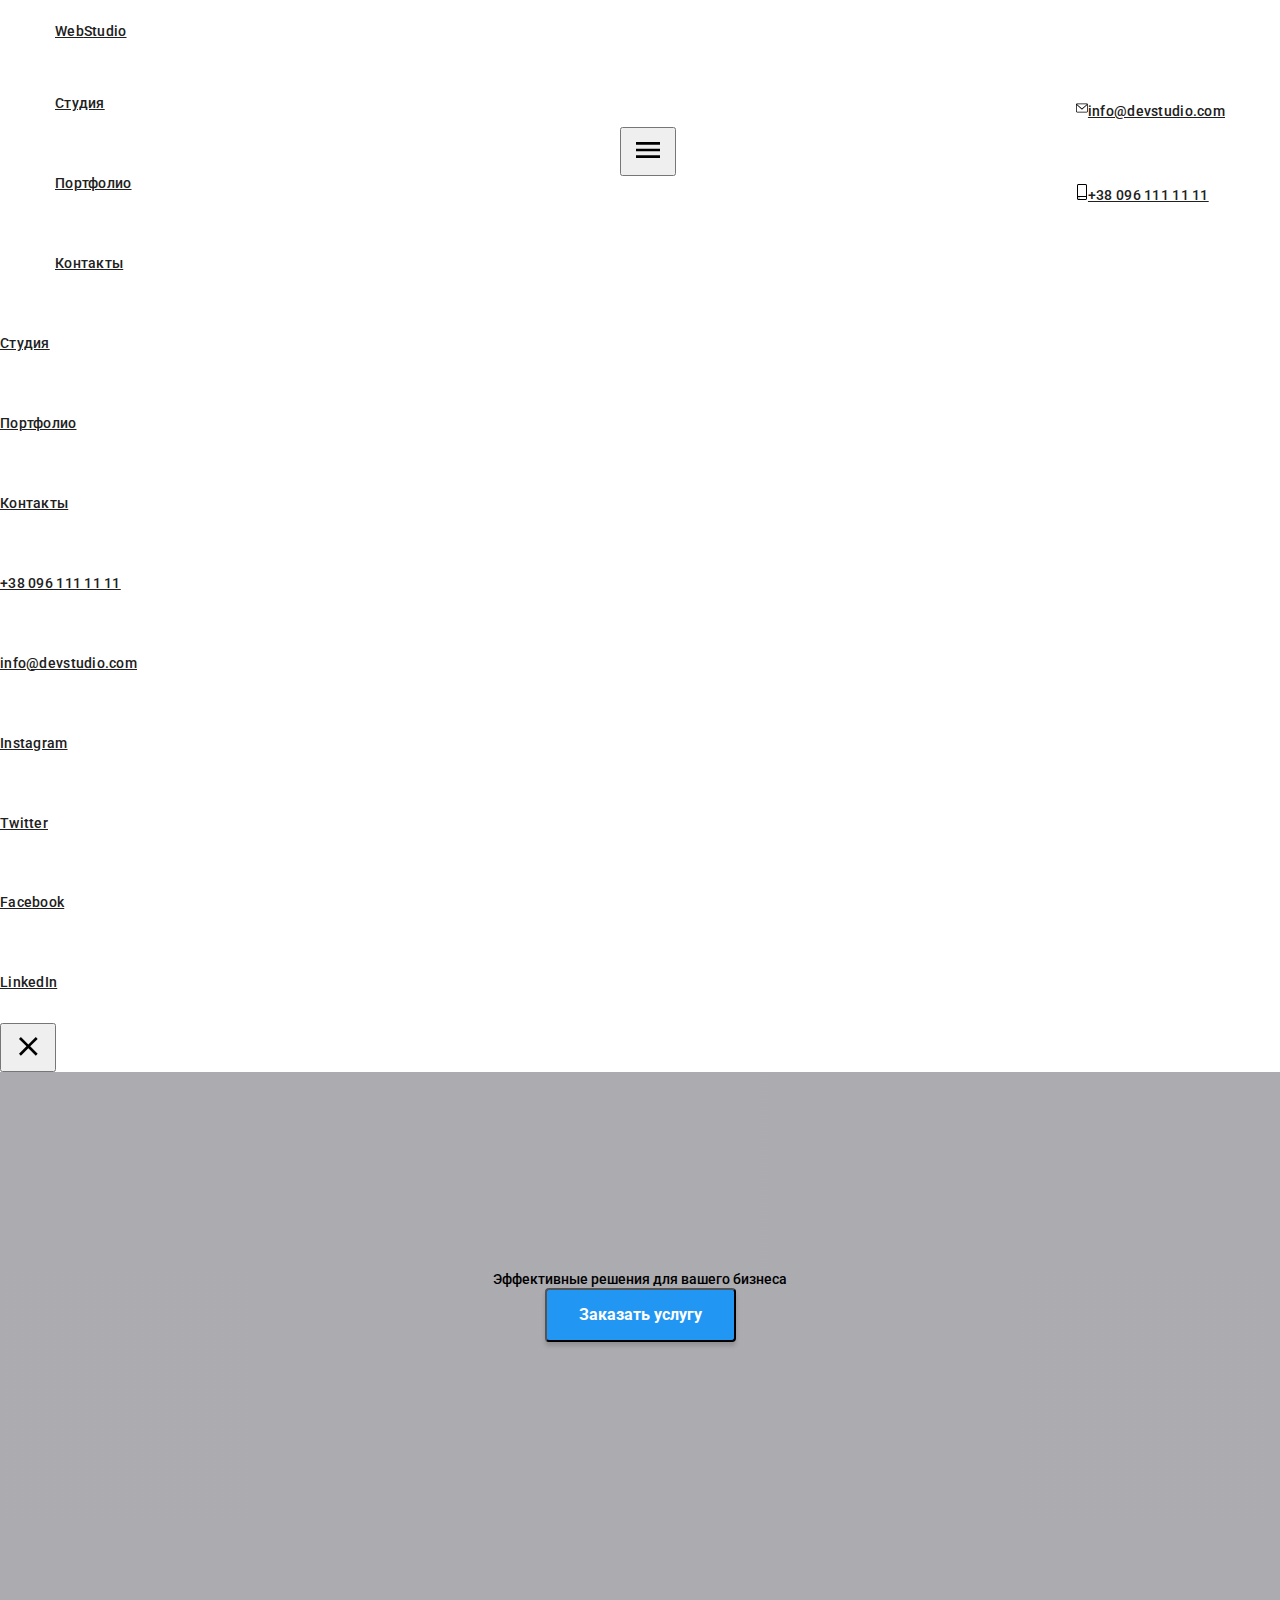
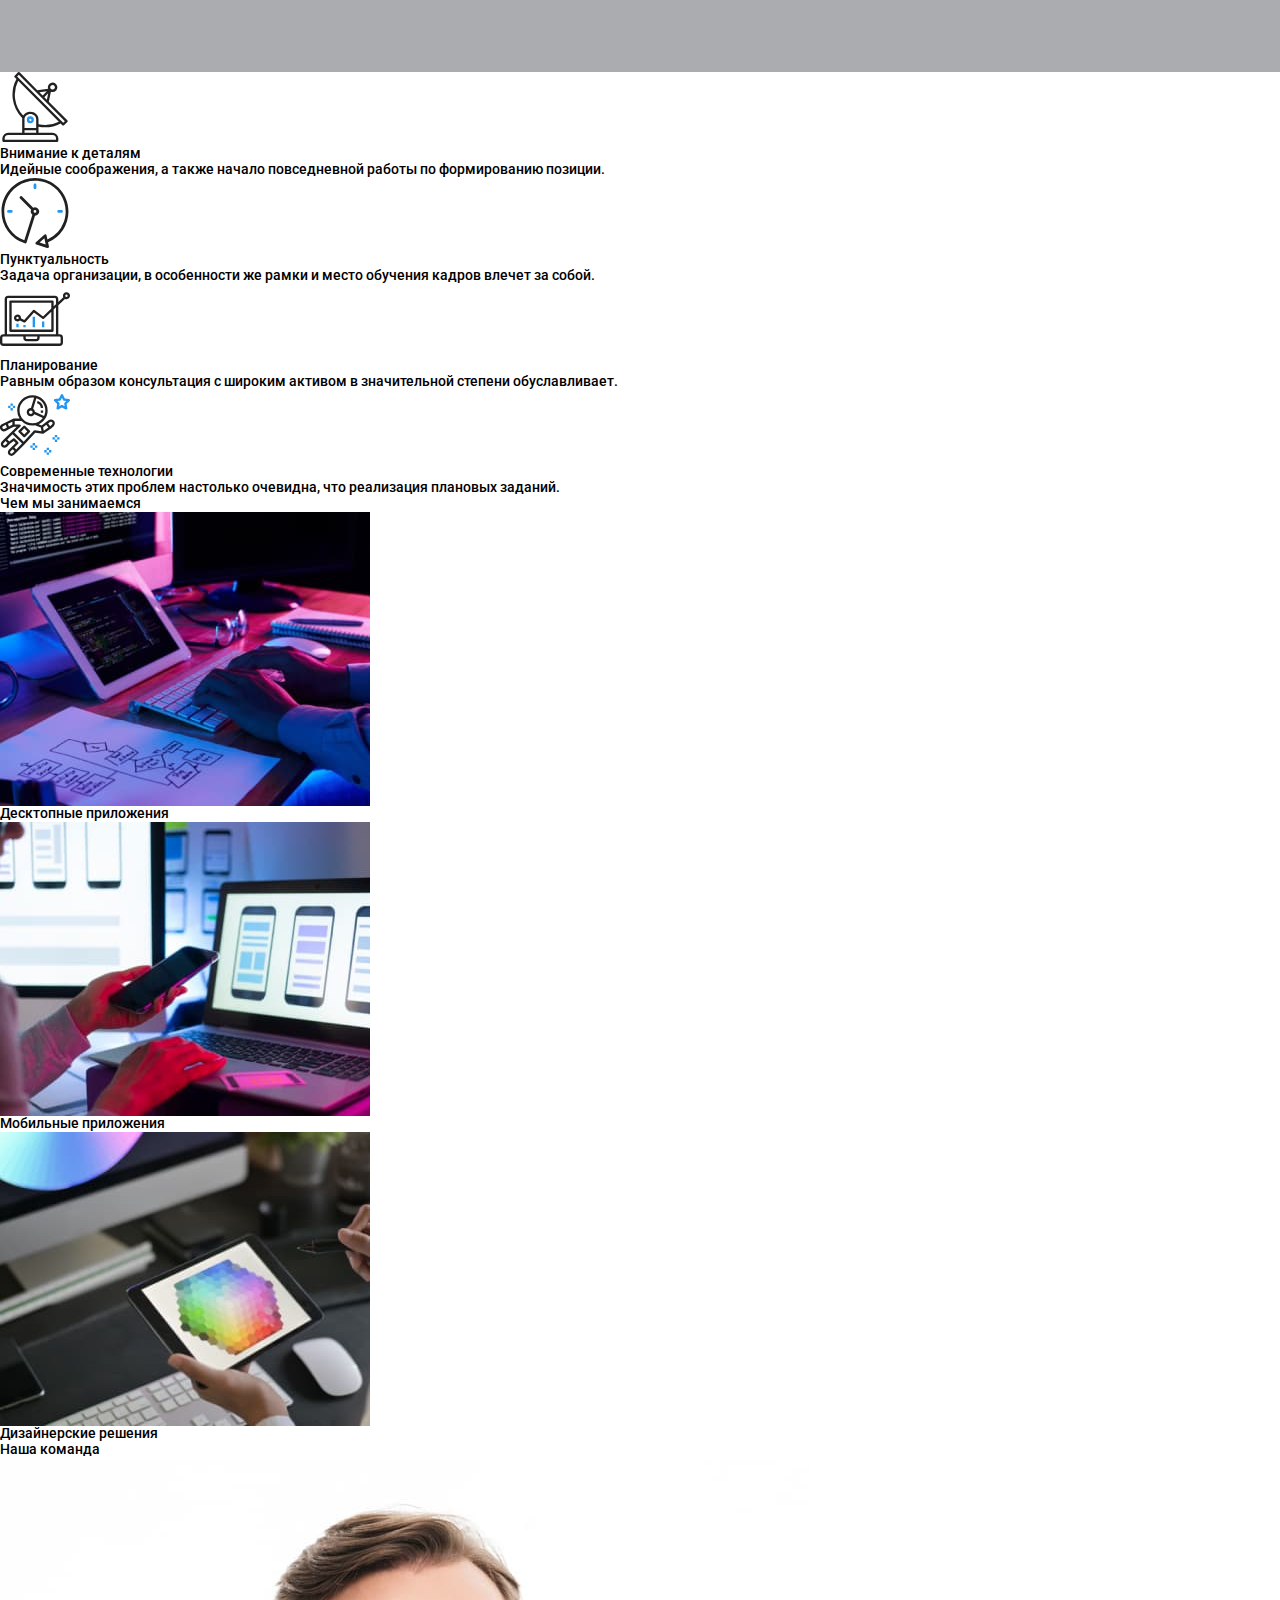
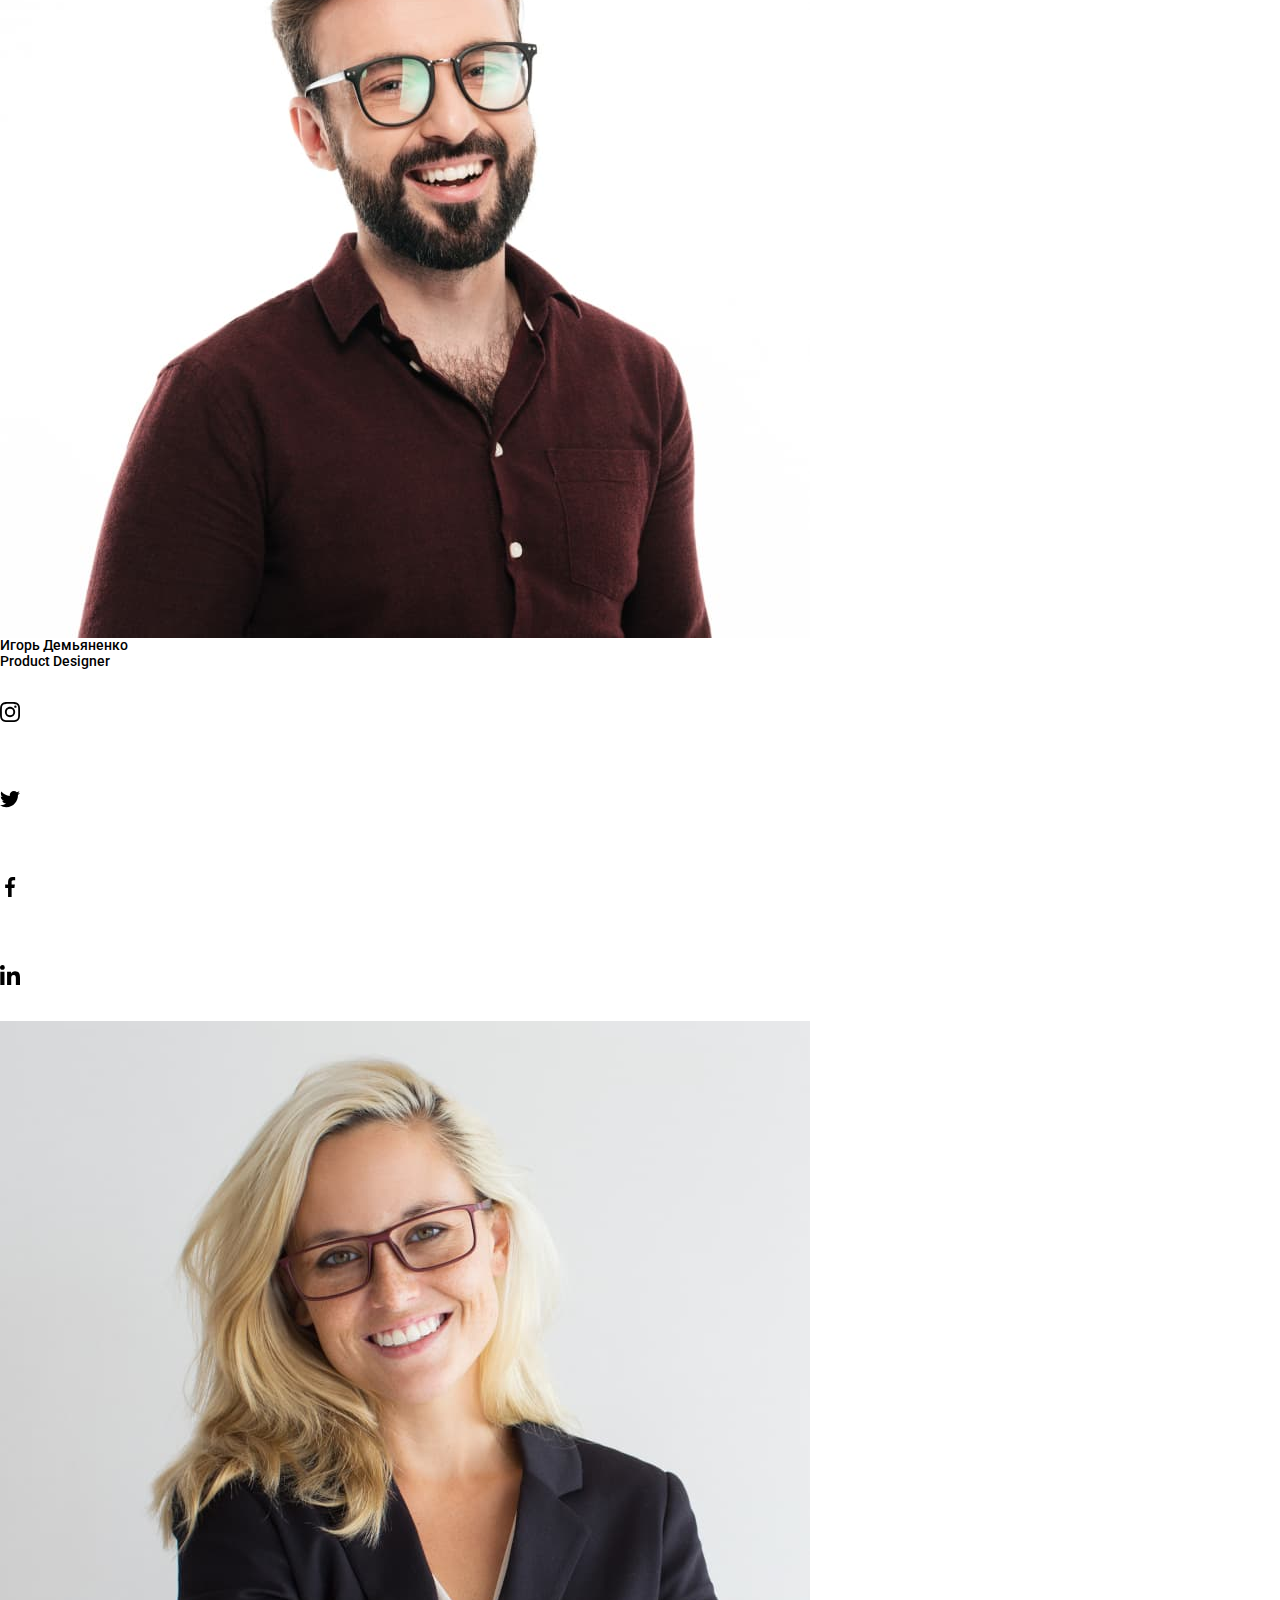
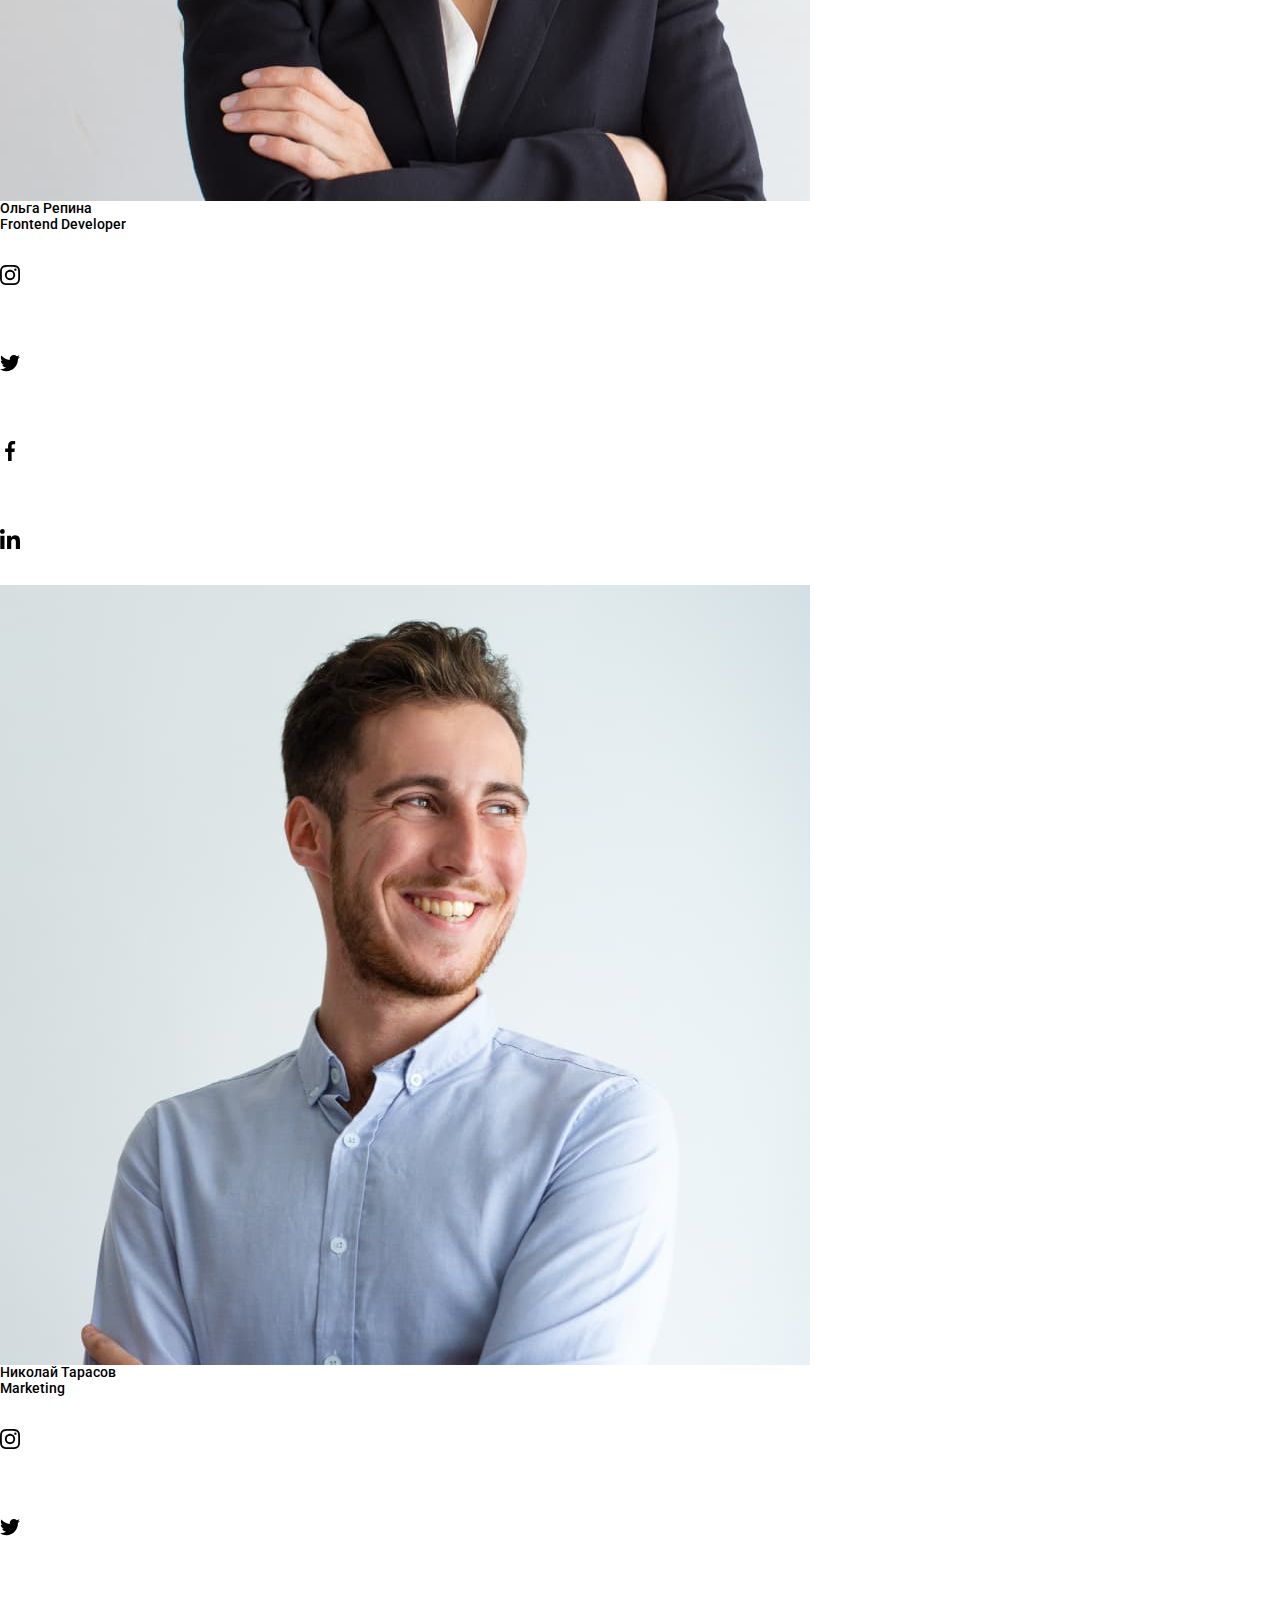
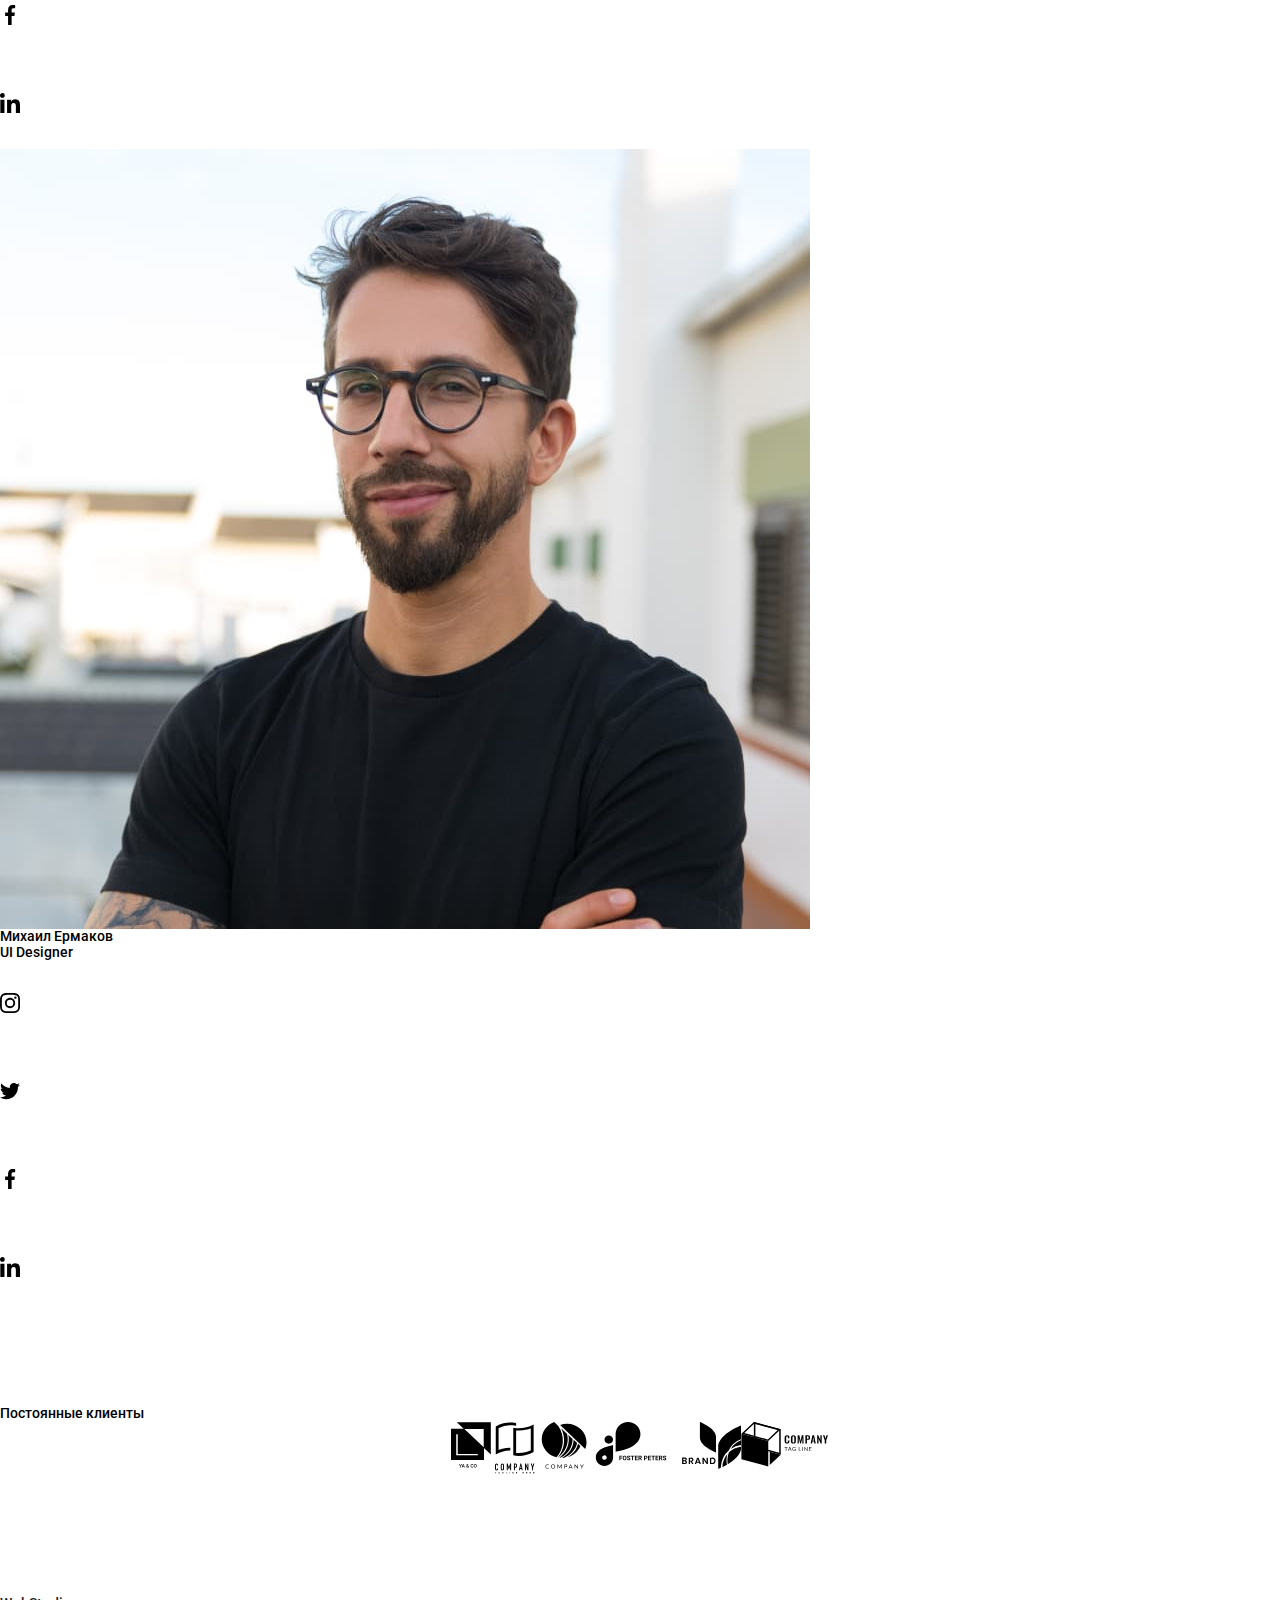
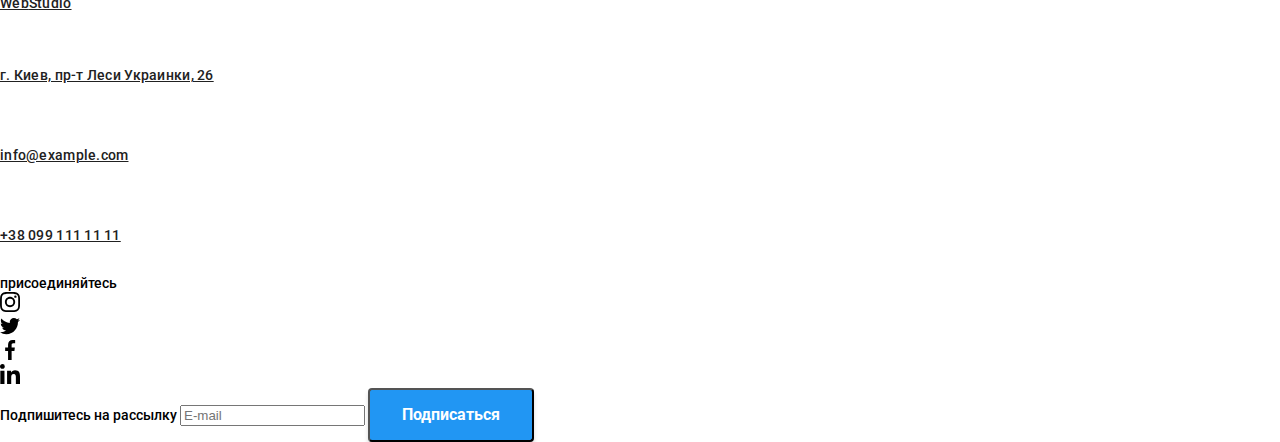
==== commit 7d319e5d: "add files" ====
--- a/index.html
+++ b/index.html
@@ -5,13 +5,10 @@
     <meta http-equiv="X-UA-Compatible" content="IE=edge">
     <meta name="viewport" content="width=device-width, initial-scale=1.0">
     <title>Document</title>
-    <link rel="stylesheet" href="https://cdnjs.cloudflare.com/ajax/libs/modern-normalize/1.0.0/modern-normalize.min.css">
+    <link rel="stylesheet" href="./css/main.min.css"/>
     <link rel="preconnect" href="https://fonts.gstatic.com">
-    <link href="https://fonts.googleapis.com/css2?family=Raleway:wght@700&family=Roboto:wght@400;500;700;900&display=swap"
-        rel="stylesheet">
-    <link rel="stylesheet" href="./css/main.min.css">
-    <link  rel="stylesheet" href="./css/aos.css">
-</head>
+<link href="https://fonts.googleapis.com/css2?family=Raleway:wght@700&family=Roboto:wght@400;500;700;900&display=swap" rel="stylesheet">
+    </head>
 <body>
     <!-- шапка -->
     <header class="header">
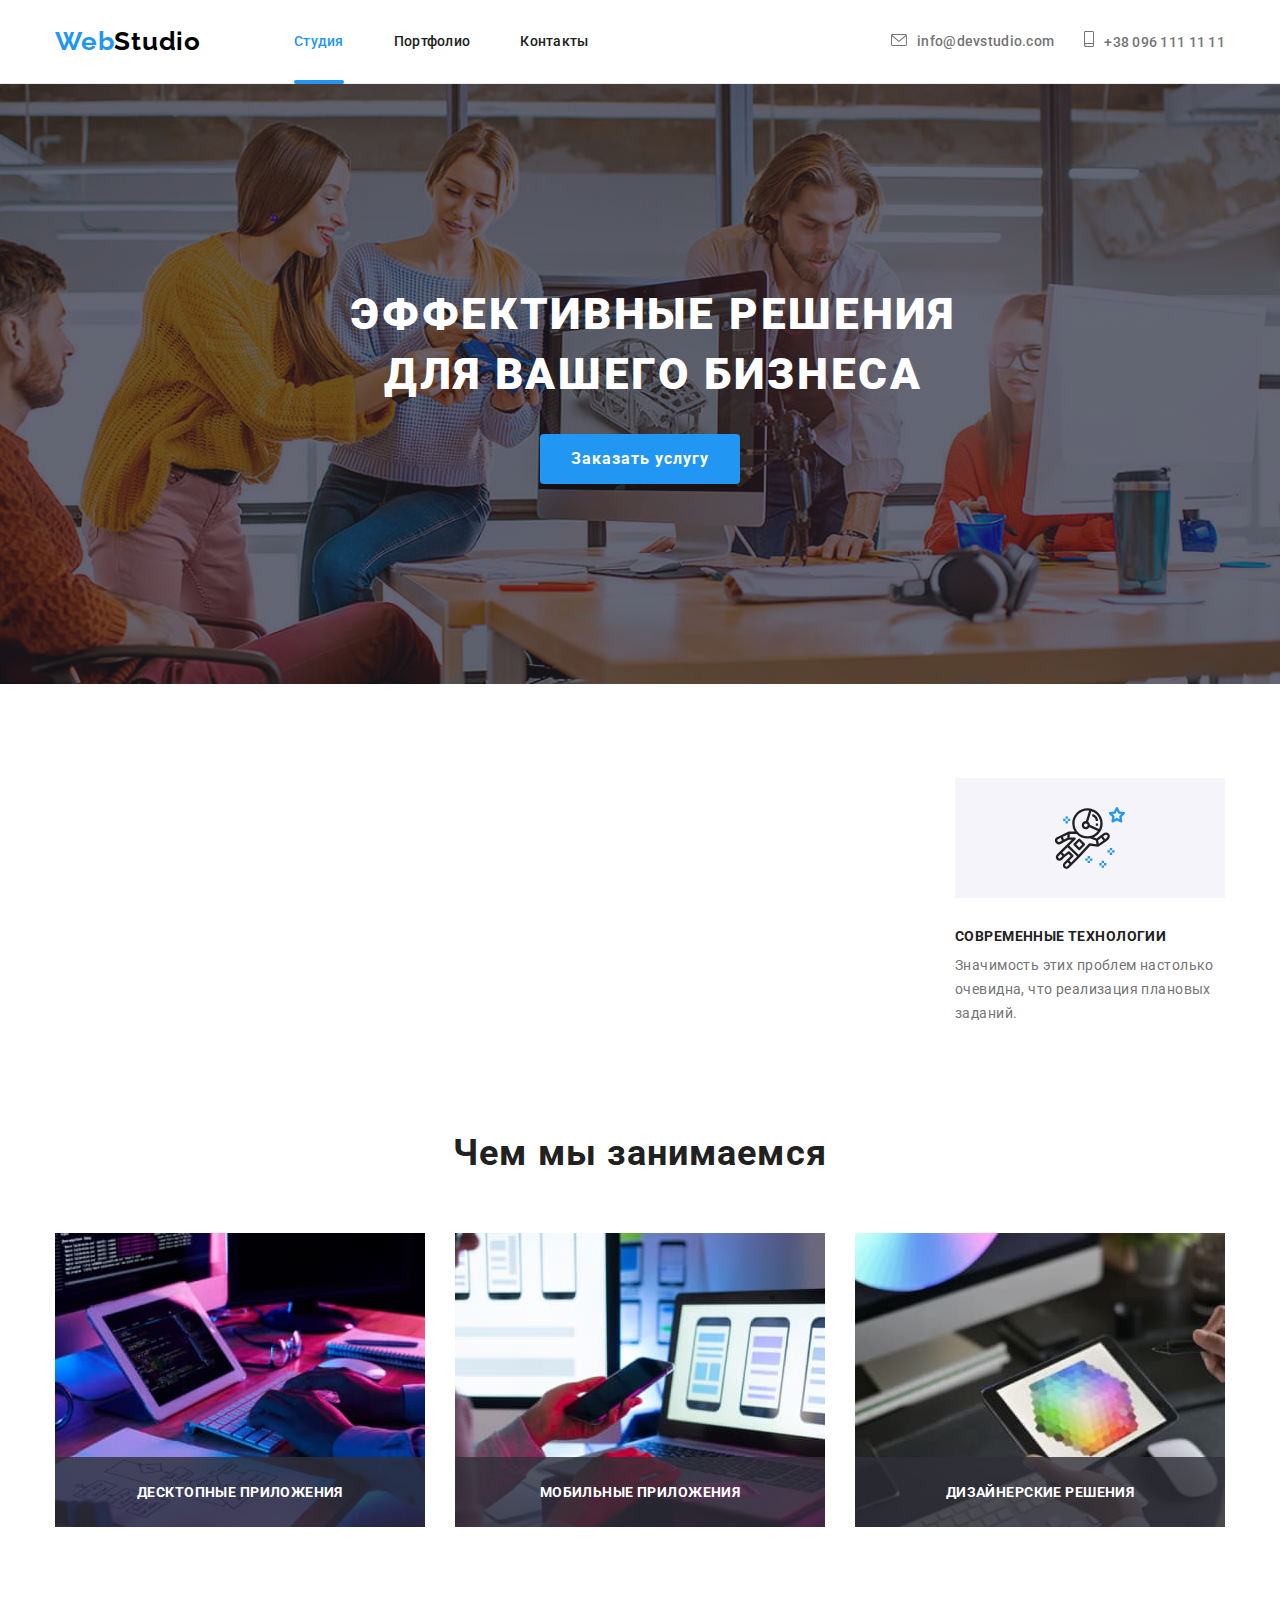
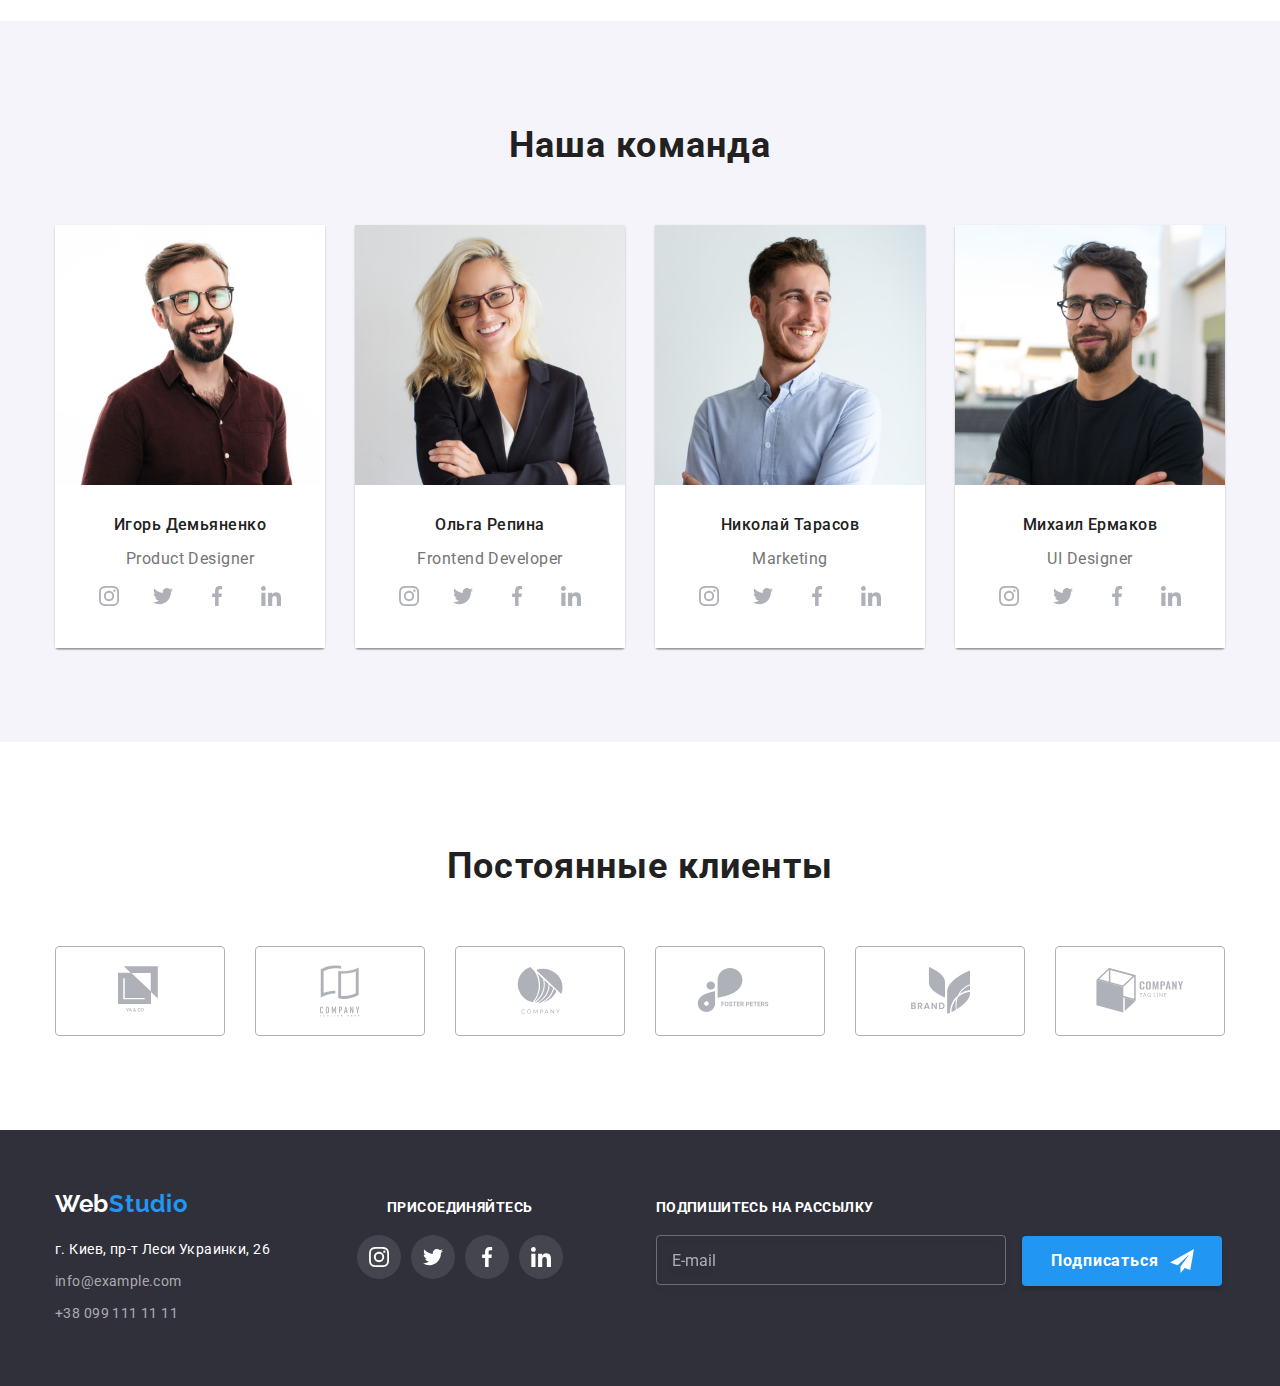
==== commit 080812e5: "links" ====
--- a/index.html
+++ b/index.html
@@ -5,14 +5,17 @@
     <meta http-equiv="X-UA-Compatible" content="IE=edge">
     <meta name="viewport" content="width=device-width, initial-scale=1.0">
     <title>Document</title>
-    <link rel="stylesheet" href="./css/main.min.css"/>
+    <link rel="stylesheet" href="https://cdnjs.cloudflare.com/ajax/libs/modern-normalize/1.0.0/modern-normalize.min.css">
     <link rel="preconnect" href="https://fonts.gstatic.com">
-<link href="https://fonts.googleapis.com/css2?family=Raleway:wght@700&family=Roboto:wght@400;500;700;900&display=swap" rel="stylesheet">
-    </head>
+    <link href="https://fonts.googleapis.com/css2?family=Raleway:wght@700&family=Roboto:wght@400;500;700;900&display=swap"
+        rel="stylesheet">
+    <link rel="stylesheet" href="./css/main.min.css">
+    <link  rel="stylesheet" href="./css/aos.css">
+</head>
 <body>
     <!-- шапка -->
     <header class="header">
-        <div class="container">
+        <div class="conteiner">
             <nav class="navigation">
             <a class="logo logo-header link" href="index.html">Web<span class="span-logo">Studio</span></a>
             <ul class="nav-list">
--- a/css/main.min.css
+++ b/css/main.min.css
@@ -1,2 +1,2 @@
-html,body,div,span,applet,object,iframe,h1,h2,h3,h4,h5,h6,p,blockquote,pre,a,abbr,acronym,address,big,cite,code,del,dfn,em,img,ins,kbd,q,s,samp,small,strike,strong,sub,sup,tt,var,b,u,i,center,dl,dt,dd,ol,ul,li,fieldset,form,label,legend,table,caption,tbody,tfoot,thead,tr,th,td,article,aside,canvas,details,embed,figure,figcaption,footer,header,hgroup,menu,nav,output,ruby,section,summary,time,mark,audio,video{margin:0;padding:0;border:0;font-size:100%;font:inherit;vertical-align:baseline}article,aside,details,figcaption,figure,footer,header,hgroup,menu,nav,section{display:block}body{line-height:1}ol,ul{list-style:none}blockquote,q{quotes:none}blockquote:before,blockquote:after,q:before,q:after{content:'';content:none}table{border-collapse:collapse;border-spacing:0}:root{--main-color: #212121;--logo-color: #000000;--accent-color: #2196f3;--background-dark-color: #2f303a;--background-light-color: #F5F4FA;--active-color: #FFFFFF;--inactive-color: #757575;--border-color: #EEEEEE;--portfolio-border-color: #ECECEC}body{font-family:Roboto;font-weight:500;font-size:14px;line-height:1.14}*,*::before,*::after{box-sizing:border-box}img{display:block;max-width:100%;height:auto}.main-menu{background:var(--active-color);border:1px solid #ECECEC}.container{width:1200px;padding-right:15px;padding-left:15px;margin-right:auto;margin-left:auto;height:auto}.main-menu a{text-decoration:none}.menu-list{display:flex;justify-content:center}.menu-item{display:flex;margin-right:50px}.menu-list:last-child{margin-right:0px}.link{position:relative;font-family:Roboto;font-weight:500;font-size:14px;line-height:1.14;display:block;letter-spacing:0.02em;color:var(--main-color);padding-bottom:32px;padding-top:32px;transition-property:color;transition-duration:250ms;transition-timing-function:cubic-bezier(0.4, 0, 0.2, 1)}.link:hover,.link:focus{color:var(--accent-color)}.link::after{content:"";position:absolute;display:block;width:100%;left:0;bottom:0;background:#2196F3;border-radius:2px;height:4px;opacity:0;transition-property:opacity;transition-duration:250ms;transition-timing-function:cubic-bezier(0.4, 0, 0.2, 1)}.link:hover::after{opacity:1}.current{color:var(--accent-color)}.current::after{content:"";position:absolute;display:block;width:100%;left:0;bottom:0;background:#2196F3;border-radius:2px;height:4px;opacity:1}.logo-web{color:var(--accent-color);font-family:Raleway;font-weight:bold;font-size:26px;line-height:1.19}.logo-studio{color:var(--logo-color);font-family:Raleway;font-weight:bold;font-size:26px;line-height:1.19;text-decoration:none}.tel-mail-title a{font-family:Roboto;font-weight:500;font-size:14px;line-height:1.14;letter-spacing:0.02em;color:var(--inactive-color);display:flex;align-items:center;padding-bottom:32px;padding-top:32px;transition-property:color;transition-duration:250ms;transition-timing-function:cubic-bezier(0.4, 0, 0.2, 1)}.tel-mail-title{height:16px;display:flex;align-items:center}.menu-item-contacts{margin-right:50px}.link-header{width:171px}.menu-item-contacts:last-child{margin-right:0px}header>.container{display:flex;justify-content:space-between;align-items:center;text-align:left}.navbar{display:flex;align-items:center}.tel-mail-title{display:flex}.logo{display:flex;padding-top:24px;padding-bottom:24px;margin-right:93px}.mail{height:10px;width:16px;fill:var(--inactive-color);margin-right:10px;transition-property:fill;transition-duration:250ms;transition-timing-function:cubic-bezier(0.4, 0, 0.2, 1)}.telephone{width:10px;height:16px;fill:var(--inactive-color);margin-right:10px;transition-property:fill;transition-duration:250ms;transition-timing-function:cubic-bezier(0.4, 0, 0.2, 1)}.link-header:focus .mail,.link-header:hover .mail{fill:var(--accent-color)}.link-header:focus .telephone,.link-header:hover .telephone{fill:var(--accent-color)}.link-header:focus,.link-header:hover{color:var(--accent-color)}.hero{height:600px;margin:0 auto;padding-top:200px;padding-bottom:200px;padding-right:0;padding-left:0;background-image:linear-gradient(to right, rgba(47,48,58,0.4), rgba(47,48,58,0.4)),url(../img/hero.jpg);text-align:center}.title-hero{font-family:Roboto;font-size:44px;font-weight:900;line-height:1.36;letter-spacing:0.06em;color:var(--active-color);text-transform:uppercase;margin-bottom:30px}.button{font-family:Roboto;font-weight:bold;font-size:16px;line-height:30px;color:var(--active-color);background-color:var(--accent-color);padding-right:32px;padding-left:32px;padding-bottom:10px;padding-top:10px;background:#2196F3;box-shadow:0px 4px 4px rgba(0,0,0,0.15);border-radius:4px}.button:hover{cursor:pointer}.advantages{padding-top:94px;padding-bottom:94px;padding-right:15px;padding-left:15px;display:flex;justify-content:center}.advantages-list{display:flex}.advantages-item{line-height:1.71;letter-spacing:0.03em;color:var(--inactive-color);width:270px;margin-right:30px;width:270px;text-align:left}.advantages-item:last-child{margin-right:0px}.advantages-pictures{height:120px;width:270px;border-radius:4px;background:#F5F4FA;margin-bottom:30px;height:120px;width:270px;border-radius:4px;height:120px;width:270px;display:flex;justify-content:center;align-items:center}.advantages-icons{width:66px;height:70px}.advantages-header{font-family:Roboto;font-size:14px;line-height:1.14;letter-spacing:0.03em;font-weight:bold;text-transform:uppercase;color:var(--background-dark-color);margin-bottom:10px}.specialization{padding-bottom:94px;padding-right:15px;padding-left:15px}.specialization-header{font-family:Roboto;font-size:36px;font-weight:bold;line-height:1.16;letter-spacing:0.03em;color:var(--main-color);text-align:center;margin-bottom:50px}.specialization-list{display:flex;justify-content:center}.specialization-item{display:flex;margin-right:30px}.specialization-item :last-child{margin-right:0px}.specialization-list p{font-family:Roboto;font-weight:bold;font-size:14px;line-height:1.14;text-align:center;letter-spacing:0.03em;text-transform:uppercase;color:var(--active-color)}.specialization-item{position:relative;width:370px}.label-specialization{position:absolute;width:100%;background:rgba(47,48,58,0.8);margin-top:224px;padding-bottom:29px;padding-top:27px;padding-right:82px;padding-left:82px}.our-team{background-color:var(--background-light-color);padding-top:94px;padding-bottom:94px;padding-right:15px;padding-left:15px}.team-list{display:flex;justify-content:center}.our-team-item{display:flex;text-align:center;box-shadow:0px 1px 3px rgba(0,0,0,0.12),0px 1px 1px rgba(0,0,0,0.14),0px 2px 1px rgba(0,0,0,0.2);border-radius:0px 0px 4px 4px;margin-right:30px;width:270px;background-color:var(--active-color)}.our-team-list{display:flex;justify-content:center;height:44px;width:206px}.our-team-icon{fill:#AFB1B8;width:20px;height:20px;transition-property:fill;transition-duration:250ms;transition-timing-function:cubic-bezier(0.4, 0, 0.2, 1)}.our-team-button{background-color:var(--active-color);border:0;display:flex;height:44px;width:44px;display:flex;justify-content:center;align-items:center}.name-container{padding:30px}.name-container>img{display:block;min-width:100px}.our-team-item:last-child{margin-right:0px}.our-team-header{font-family:Roboto;font-size:36px;font-weight:bold;line-height:1.17;letter-spacing:0.03em;color:var(--main-color);text-align:center;margin-bottom:50px}.name{font-family:Roboto;font-size:16px;font-weight:500;line-height:1.19;letter-spacing:0.03em;color:var(--main-color);margin-bottom:10px}.profession{font-family:Roboto;font-size:16px;line-height:1.19;letter-spacing:0.03em;color:var(--inactive-color);margin-bottom:16px}.our-team-link{height:44px;width:44px;border-radius:50px;background-color:var(--active-color);display:flex;justify-content:center;align-items:center;transition-property:background-color;transition-duration:250ms;transition-timing-function:cubic-bezier(0.4, 0, 0.2, 1)}.our-team-link:hover,.our-team-link:focus{background-color:var(--accent-color)}.our-team-link-list{height:44px;width:44px;margin-right:10px}.our-team-list:last-child{margin-right:0}.our-team-link:focus .our-team-icon,.our-team-link:hover .our-team-icon{fill:var(--active-color)}.clients{background:var(--active-color);padding-top:94px;padding-bottom:94px}.clients-header{font-family:Roboto;font-size:36px;font-style:normal;font-weight:700;line-height:42px;letter-spacing:0.03em;text-align:center;margin-bottom:50px;color:var(--main-color)}.clients-list{display:flex;justify-content:center}.clients-link{display:block;height:90px;width:170px;display:flex;justify-content:center;align-items:center;border:1px solid #AFB1B8;border-radius:4px;transition-property:border;transition-duration:250ms;transition-timing-function:cubic-bezier(0.4, 0, 0.2, 1)}.clients-link:focus,.clients-link:hover{border:1px solid var(--accent-color)}.clients-link:focus .current,.clients-link:hover .current{fill:var(--accent-color)}.clients-icon-a{width:45px;height:44px;fill:#AFB1B8;transition-property:fill;transition-duration:250ms;transition-timing-function:cubic-bezier(0.4, 0, 0.2, 1)}.clients-icon-b{width:40px;height:52px;fill:#AFB1B8;transition-property:fill;transition-duration:250ms;transition-timing-function:cubic-bezier(0.4, 0, 0.2, 1)}.clients-icon-c{width:42px;height:42px;fill:#AFB1B8;transition-property:fill;transition-duration:250ms;transition-timing-function:cubic-bezier(0.4, 0, 0.2, 1)}.clients-icon-d{width:80px;height:42px;fill:#AFB1B8;transition-property:fill;transition-duration:250ms;transition-timing-function:cubic-bezier(0.4, 0, 0.2, 1)}.clients-icon-e{width:59px;height:47px;fill:#AFB1B8;transition-property:fill;transition-duration:250ms;transition-timing-function:cubic-bezier(0.4, 0, 0.2, 1)}.clients-icon-f{width:88px;height:66px;fill:#AFB1B8;transition-property:fill;transition-duration:250ms;transition-timing-function:cubic-bezier(0.4, 0, 0.2, 1)}.clients-item{width:170px;height:90px;margin-right:30px}.clients-item:last-child{margin-right:0}.clients-icon{fill:#AFB1B8;width:170px;height:90px}.clients-icon:hover{fill:#2196f3}.contact-information{background:var(--background-dark-color);padding-top:60px;padding-bottom:60px}.contact-information-container{width:1200px;padding-right:15px;padding-left:15px;margin-right:auto;margin-left:auto;display:flex;align-items:baseline}.logo-studio-white{color:var(--active-color);font-family:Raleway;font-weight:bold;font-size:26px;line-height:1.19;text-decoration:none}.company-address{font-family:Roboto;font-size:14px;line-height:1.71;letter-spacing:0.03em;color:var(--active-color);margin-top:20px}.tel-mail{font-family:Roboto;font-size:14px;line-height:1.71;letter-spacing:0.03em;color:var(--inactive-color);text-decoration:none;display:block}.contact-information-item{margin-top:9px}.tel-mail:hover,.tel-mail:focus{color:var(--accent-color)}.link-logo{display:block}.container-icons>p{font-family:Roboto;font-style:normal;font-weight:bold;font-size:14px;line-height:16px;letter-spacing:0.03em;text-transform:uppercase;color:#FFFFFF;margin-bottom:20px}.contact-list-icons{display:flex;align-items:center}.contact-icons{height:44px;width:44px;margin-right:10px;fill:var(--active-color)}.contact-icons:last-child{margin-right:0}.contact-list-link{border-radius:50%;height:44px;width:44px;background-color:rgba(255,255,255,0.1);display:flex;justify-content:center;align-items:center;border:0;cursor:pointer;transition-property:background-color;transition-duration:250ms;transition-timing-function:cubic-bezier(0.4, 0, 0.2, 1)}.contact-list-link:hover,.contact-list-link:focus{background-color:var(--accent-color)}.contact-icons-footer{height:20px;width:20px;fill:#FFFFFF}.container-icons{margin-left:70px}.subscribe{margin-left:93px;position:relative}.subscribe>p{font-family:Roboto;font-weight:bold;font-size:14px;line-height:16px;letter-spacing:0.03em;text-transform:uppercase;color:var(--active-color);margin-bottom:20px}.footer-submit-input{margin-right:12px;border:1px solid rgba(255,255,255,0.3);box-sizing:border-box;filter:drop-shadow(0px 4px 4px rgba(0,0,0,0.15));border-radius:4px;background-color:inherit;padding-top:15px;padding-bottom:15px;padding-left:16px;width:358px;height:50px;font-weight:400;font-size:16px;line-height:1.25;letter-spacing:0.03em;color:var(--inactive-color)}.contact-icons-footer-subcribe{width:24px;height:24px;position:absolute;margin-left:10px;top:30%;translate:Y(-30%)}.btn-subscribe{min-width:200px;position:relative;background-color:var(--accent-color);border:none;box-shadow:0px 4px 4px #000;border-radius:4px;padding-top:10px;padding-bottom:10px;padding-right:29px;padding-left:13px;font-weight:700;font-size:16px;line-height:1.87;text-align:center;letter-spacing:0.06em;color:#ffffff;transition:background-color var(--time-hover) cubic-bezier(0.4, 0, 0.2, 1)}.visually-hidden{position:absolute !important;clip:rect(1px 1px 1px 1px);clip:rect(1px, 1px, 1px, 1px);padding:0 !important;border:0 !important;height:1px !important;width:1px !important;overflow:hidden}.portfolio-buttons{padding-top:94px;padding-bottom:50px;display:flex;justify-content:center}.button-portfolio-list{display:flex}.portfolio-item{margin-right:8px}.button-portfolio-list:last-child{margin-right:0px}.button-portfolio{background:var(--background-light-color);border-radius:4px;font-family:Roboto;font-weight:500;font-size:16px;line-height:1.625;text-align:center;letter-spacing:0.03em;color:var(--main-color);cursor:default;padding-right:22px;padding-left:22px;padding-top:6px;padding-bottom:6px;border-radius:4px;border:0px;border-radius:4px;box-shadow:0;transition-property:background-color, color, cursor, box-shadow;transition-duration:250ms;transition-timing-function:cubic-bezier(0.4, 0, 0.2, 1)}.button-portfolio:hover,.button-portfolio:focus{background-color:var(--accent-color);color:var(--active-color);cursor:pointer;box-shadow:0px 3px 1px rgba(0,0,0,0.1),0px 1px 2px rgba(0,0,0,0.08),0px 2px 2px rgba(0,0,0,0.12)}.portfolio-photo{padding-bottom:94px}.portfolio-photo-container{width:1200px;margin-right:auto;margin-left:auto;height:auto}.portfolio-gallery a{font-family:Roboto;font-size:16px;line-height:1.875;letter-spacing:0.03em;color:var(--inactive-color);display:block;border:1px solid #EEEEEE;text-decoration:none}.portfolio-list{display:flex;padding:0;margin:0;flex-wrap:wrap;margin-top:-30px;margin-left:-30px;list-style-type:none}.portfolio-gallery{margin-top:30px;margin-left:30px;flex-basis:calc(100% / 3 - 30px)}.portfolio-header{font-family:Roboto;font-weight:bold;font-size:18px;line-height:2;letter-spacing:0.06em;color:var(--main-color);margin-bottom:4px}.portfolio-link{width:370px;box-shadow:0;transition-property:box-shadow;transition-duration:250ms;transition-timing-function:cubic-bezier(0.4, 0, 0.2, 1)}.portfolio-link:hover,.portfolio-link:focus{box-shadow:0px 1px 1px rgba(0,0,0,0.12),0px 4px 4px rgba(0,0,0,0.06),1px 4px 6px rgba(0,0,0,0.16)}.portfolio-gallery-container{padding-right:24px;padding-left:24px;padding-top:20px;padding-bottom:20px}.technokryak-text{font-family:Roboto;font-size:18px;line-height:1.56;letter-spacing:0.03em;color:var(--active-color)}.portfolio-thumb{position:relative;overflow:hidden}.technokryak{position:absolute;width:100%;top:0;left:0;height:294px;display:flex;align-items:center;text-align:left;padding-right:24px;padding-left:24px;background-color:var(--accent-color);transform:translatey(141%);transition:transform 250ms;transition-timing-function:cubic-bezier(0.4, 0, 0.2, 1)}.portfolio-link:hover .technokryak{transform:translatey(0)}.portfolio-link:focus .technokryak{transform:translatey(0)}.link-logo{text-decoration:none}.backdrop.is-hidden{opacity:0;pointer-events:none;visibility:hidden}.backdrop{position:fixed;top:0%;left:0%;width:100%;height:100%;background-color:rgba(0,0,0,0.2);opacity:1;transition:opacity 1000s cubic-bezier(0.4, 0, 0.2, 1);transition:visibility 1000ms cubic-bezier(0.4, 0, 0.2, 1)}.modal{position:absolute;top:50%;left:50%;transform:translate(-50%, -50%) scale(1);padding-bottom:40px;width:528px;border-radius:4px;background:var(--active-color);display:flex;justify-content:flex-end}.backdrop.is-hidden .modal{transform:translate(-50%, -50%) scale(0.9)}.modal-button{position:absolute;height:30px;width:30px;border-radius:50px;top:8px;right:8px;border:1px solid rgba(0,0,0,0.1);background-color:var(--active-color);display:flex;justify-content:center;align-items:center}.modal-icone{fill:var(--main-color);width:12px;height:12px;transition-property:fill;transition-duration:250ms;transition-timing-function:cubic-bezier(0.4, 0, 0.2, 1)}.modal-button:focus .modal-icone,.modal-button:hover .modal-icone{fill:var(--accent-color)}.modal{padding-top:40px;padding-bottom:40px;padding-left:40px;padding-right:40px;cursor:pointer}.modal-form{display:flex;flex-direction:column;justify-content:center;align-items:center;text-align:left}.modal-form-input-label{font-family:Roboto;font-size:12px;line-height:14px;letter-spacing:0.01em;color:#757575;margin-bottom:4px}.modal-header{font-family:Roboto;font-size:20px;font-weight:700;line-height:23px;letter-spacing:0.03em;text-align:center;margin-bottom:12px;color:var(--main-color)}.modal-form-input{display:block;width:100%;height:40px;border:1px solid rgba(33,33,33,0.2);border-radius:4px;padding-left:42px;transition:border-color 250ms linear;cursor:pointer;margin-top:5px}.modal-form-input-icon{left:15px;top:50%;transform:translateY(-50%);position:absolute;width:15px;height:12px;cursor:pointer}.modal-form-input:focus+.modal-form-input-icon{fill:var(--accent-color)}.modal-form-input:focus{outline:none;border-color:var(--accent-color)}.modal-form-message{font-size:14px;line-height:1.143;letter-spacing:0.01em;display:block;width:100%;height:120px;border:1px solid rgba(33,33,33,0.2);border-radius:4px;resize:none;transition:border-color 250ms linear;padding:15px;margin-bottom:20px;margin-top:5px}.modal-form-message:focus{outline:none;border-color:var(--accent-color)}.modal-form-message::placeholder{color:rgba(117,117,117,0.5)}.modal-form-message:focus::placeholder{color:var(--accent-color)}.modal-form-btn{padding-top:10px;padding-bottom:10px;padding-right:56px;padding-left:56px;margin-top:30px;text-align:center;background-color:var(--accent-color);color:var(--active-color);box-shadow:0px 4px 4px rgba(0,0,0,0.15);border-radius:4px;border:var(--accent-color)}.modal-form-input-wrapper{display:block;position:relative}.link-modal{color:var(--accent-color);text-decoration:underline}.modal-form-label-policy{font-family:Roboto;font-size:14px;line-height:24px;letter-spacing:0.03em;color:#757575}.modal-form-label-policy::before{display:inline-block;width:16px;height:15px;border-radius:4px;border:2px solid #212121;box-shadow:0px 1px 3px #000,0px 1px 1px #000,0px 2px 1px #000;margin-right:10px;content:"";cursor:pointer}.modal-form-check-policy:checked+.modal-form-label-policy::before{background-color:var(--accent-color);border-radius:2px;border:none;background-image:url(../img/icon.svg);background-size:contain;background-repeat:no-repeat;background-position:50% 50%}.wrapper-modal{position:relative}.modal-form-check-policy:focus+.modal-form-label-policy::before{outline:2px solid #212121}
+.visually-hidden{position:absolute !important;clip:rect(1px 1px 1px 1px);clip:rect(1px, 1px, 1px, 1px);padding:0 !important;border:0 !important;height:1px !important;width:1px !important;overflow:hidden}body{font-family:"Roboto", sans-serif;color:#212121}h1,h2,h3,h4,h5,h6,p{margin:0}ul,ol{margin:0;padding:0}img{display:block;max-width:100%;height:auto}.list{list-style:none}.link{text-decoration:none}.conteiner{width:100%;padding:0px 15px}.header .conteiner{display:flex;align-items:center;justify-content:space-between}@media screen and (max-width: 480px){.conteiner{max-width:480px}}@media screen and (min-width: 480px){.conteiner{width:480px;margin-left:auto;margin-right:auto}}@media screen and (min-width: 768px){.conteiner{width:768px;padding-top:0;padding-bottom:0}p .header .conteiner{display:flex;align-items:center;justify-content:space-between}}@media screen and (min-width: 1200px){.conteiner{width:1200px}}.logo{display:block;font-family:Raleway;font-weight:700;font-size:24px;line-height:1.166;letter-spacing:0.03em;color:#2196f3}.span-logo{color:#000;display:inline-block}.logo-span-footer{color:#fff}.button{display:block;font-weight:700;font-size:16px;line-height:1.875;text-align:center;letter-spacing:0.06em;width:200px;height:50px;color:#fff;background:#2196f3;box-shadow:0px 4px 4px rgba(0,0,0,0.15);border-radius:4px;padding:10px;border:none;cursor:pointer;transition:background-color 250ms cubic-bezier(0.4, 0, 0.2, 1)}.button:hover,.button:focus{background-color:#188ce8}@media screen and (min-width: 320px){.section-padding{padding-top:60px;padding-bottom:60px}}@media screen and (min-width: 1200px){.section-padding{padding-top:94px;padding-bottom:94px}}@media screen and (max-width: 1199px){.title-section{font-weight:700px;font-size:28px;line-height:1.179;text-align:center;letter-spacing:0.03em;color:#212121;margin-bottom:50px}}@media screen and (min-width: 1200px){.title-section{font-weight:700;font-size:36px;line-height:1.667;letter-spacing:0.03em;color:#212121;margin-bottom:50px;text-align:center}}.list-social-links-item{height:44px;width:44px;border-radius:50%;cursor:pointer}.list-social-links-item:not(:last-child){margin-right:10px}.list-social-links-link{display:flex;align-items:center;justify-content:center;border-radius:50%;height:100%;width:100%;fill:#afb1b8;transition:background-color 250ms cubic-bezier(0.4, 0, 0.2, 1),fill 250ms cubic-bezier(0.4, 0, 0.2, 1)}.list-social-links-link:focus,.list-social-links-link:hover{background-color:#2196f3;fill:#fff}.list-social-links{display:flex;justify-content:center}.paragraph-card{font-weight:400;font-size:16px;line-height:1.875;letter-spacing:0.03em;color:#757575}.center{text-align:center;margin:0px auto;width:700px}.header{background-color:#fff;border-bottom:1px solid #ececec}.burger-btn{top:10px;right:10px;border:none;padding:0;background-color:#fff}.burger-icon{fill:#000;transform:fill 250ms cubic-bezier(0.4, 0, 0.2, 1)}.burger-icon:hover,.burger-icon:focus{fill:#2196f3}.mobile-menu{position:fixed;overflow:auto;background-color:#fff;width:100%;height:100vh;top:0;left:50%;transform:translateX(-50%) translateY(-120%);padding:48px 40px;display:flex;flex-direction:column;justify-content:space-between;z-index:1;transition:transform 250ms cubic-bezier(0.4, 0, 0.2, 1)}.mobile-menu.is-open{transform:translateX(-50%) translateY(0%)}.close-menu{border:none;padding:0;background-color:#fff;position:absolute;top:10px;right:15px}.menu-nav-list-link{font-weight:500;font-size:40px;line-height:1.175;letter-spacing:0.02em;color:#212121}.menu-nav-list-item+.menu-nav-list-item{margin-top:30px}.list-contacts-link-mail{font-weight:500;font-size:24px;line-height:0.857;letter-spacing:0.02em;color:#757575}.list-contacts-item-mail{margin-top:32px}.mobile-list-soclinks-item-link{font-weight:500;font-size:10px;line-height:0.983;letter-spacing:0.02em;color:#2196f3}.list-contacts-link-tel{font-weight:500;font-size:28px;line-height:1.136;letter-spacing:0.02em;color:#2196f3}@media screen and (min-width: 480px){.mobile-list-soclinks-item-link{font-weight:500;font-size:16px;line-height:1.222;letter-spacing:0.02em}.list-contacts-link-tel{font-weight:500;font-size:34px;line-height:1.176;letter-spacing:0.02em;color:#2196f3}}.mobile-list-soclinks{display:flex;flex-wrap:wrap;margin-top:64px;word-wrap:break-word}.mobile-list-soclinks li+li{margin-left:10px;padding-left:10px;border-left:1px solid #757575}.nav-list{display:none}.list-contacts{display:none}.logo-header{display:flex;flex-wrap:nowrap;padding-top:16px;padding-bottom:16px}@media screen and (min-width: 768px){.logo-header{margin-right:80px;padding-top:26px;padding-bottom:26px}}@media screen and (min-width: 1200px){.logo-header{margin-right:93px;font-size:26px;line-height:1.192;letter-spacing:0.03em}}.nav-list-item+.nav-list-item{margin-left:50px}.nav-list-link{position:relative;display:block;padding-top:32px;padding-bottom:32px;font-weight:500;font-size:14px;line-height:1.143;letter-spacing:0.02em;color:#212121;transition:color 250ms cubic-bezier(0.4, 0, 0.2, 1)}.nav-list-link::after{position:absolute;left:0;bottom:0;transform:translateY(3px);content:"";display:block;width:100%;height:4px;background-color:#2196f3;border-radius:2px;opacity:0;transition:opacity 250ms cubic-bezier(0.4, 0, 0.2, 1)}.nav-list-link:hover,.nav-list-link:focus{color:#2196f3}.nav-list-link:hover::after,.nav-list-link:focus::after{opacity:1}.activ-link{color:#2196f3}.activ-link::after{opacity:1}@media screen and (max-width: 1199px){.list-contacts{flex-direction:column;justify-content:center;align-items:baseline;padding-top:21px;padding-bottom:21px}.list-contacts-item+.list-contacts-item{margin-top:10px}}@media screen and (min-width: 1200px){.list-contacts{justify-content:center;align-items:center}.list-contacts-item+.list-contacts-item{margin-left:30px}}.list-contacts-link{font-weight:500;font-size:12px;line-height:1.167;letter-spacing:0.02em;color:#757575;transition:color 250ms cubic-bezier(0.4, 0, 0.2, 1)}.list-contacts-link:hover,.list-contacts-link:focus{color:#2196f3}.icon-meseg{width:16px;height:12px;fill:currentColor;margin-right:10px}.icon-tel{width:10px;height:16px;fill:currentColor;margin-right:10px}@media screen and (min-width: 768px){.burger-btn{display:none}.mobile-menu{display:none}.nav-list{display:flex;align-items:center;justify-content:center}.navigation{display:flex;align-items:center;justify-content:center}.list-contacts{display:flex}}@media screen and (max-width: 1199px){.navigation{margin-right:65px}}@media screen and (min-width: 1200px){.nav-list{margin-right:0}.list-contacts{justify-content:center;align-items:center}.list-contacts-item+.list-contacts-item{margin-left:30px}.list-contacts-link{font-size:14px;line-height:1.143;padding:32px 0}}.hero{min-width:320px;max-width:1600px;width:100%;height:400px;margin-right:auto;margin-left:auto;background-color:#2f303a;background-size:cover;background-repeat:no-repeat;background-position:center;background-image:linear-gradient(rgba(47,48,58,0.4), rgba(47,48,58,0.4)),url(../img/mobail/Hero-img.jpg)}@media screen and (min-width: 768px){.hero{background-image:linear-gradient(rgba(47,48,58,0.4), rgba(47,48,58,0.4)),url(../img/tablet/Hero-img.jpg)}}@media screen and (min-width: 1200px){.hero{background-image:linear-gradient(rgba(47,48,58,0.4), rgba(47,48,58,0.4)),url(../img/desktop/header.png);height:600px}}@media screen and (min-device-pixel-ratio: 2) and (min-width: 320px), screen and (min-resolution: 192dpi) and (min-width: 320px), screen and (min-resolution: 2dppx) and (min-width: 320px){.hero{background-image:linear-gradient(rgba(47,48,58,0.4), rgba(47,48,58,0.4)),url(../img/mobail/Hero-img-@2x.jpg)}}@media screen and (min-device-pixel-ratio: 2) and (min-width: 768px), screen and (min-resolution: 192dpi) and (min-width: 768px), screen and (min-resolution: 2dppx) and (min-width: 768px){.hero{background-image:linear-gradient(rgba(47,48,58,0.4), rgba(47,48,58,0.4)),url(../img/tablet/Hero-img@2x.jpg)}}@media screen and (min-device-pixel-ratio: 2) and (min-width: 1200px), screen and (min-resolution: 192dpi) and (min-width: 1200px), screen and (min-resolution: 2dppx) and (min-width: 1200px){.hero{background-image:linear-gradient(rgba(47,48,58,0.4), rgba(47,48,58,0.4)),url(../img/desktop/header@2x.png)}}.hero .button{margin:0 auto}.wrapper-title-hero{margin:0 auto;padding:118px 0}@media screen and (max-width: 1199px){.main-title{font-weight:900;letter-spacing:0.06em;font-size:26px;line-height:1.615;text-transform:uppercase;text-align:center;color:#fff;margin-left:auto;margin-right:auto;margin-bottom:30px}.wrapper-title-hero{max-width:450px;height:100%}}@media screen and (min-width: 1200px){.main-title{font-weight:900;letter-spacing:0.06em;font-size:44px;line-height:1.364;text-transform:uppercase;text-align:center;color:#fff;margin-left:auto;margin-right:auto;margin-bottom:30px;width:696px}.wrapper-title-hero{height:100%;width:669px;padding:200px 0}}.wrapper-icon-about-list{display:flex;justify-content:center;align-items:center;width:100%;height:120px;background-color:#f5f4fa;margin-bottom:30px}.about-list-item-title{font-weight:700;font-size:14px;line-height:1.143;letter-spacing:0.03em;text-transform:uppercase;color:#212121;margin-bottom:10px;text-align:center}@media screen and (min-width: 480px){.about-list-item-title{text-align:left}}.about-list-paragraph{font-weight:400;font-size:14px;line-height:1.714;letter-spacing:0.03em;color:#757575}@media screen and (max-width: 767px){.about-list-item{width:100%}.about-list-item+.about-list-item{margin-top:30px}}@media screen and (min-width: 768px){.about-list{display:flex;flex-wrap:wrap;margin:-15px}.about-list-item{width:354px;height:251px;margin:15px}}@media screen and (min-width: 768px) and (min-width: 1200px){.about-list-item{width:270px;height:251px}}@media screen and (max-width: 767px){.card-team-item+.card-team-item{margin-top:30px}}@media screen and (min-width: 768px){.card-team-item{width:354px;margin:15px}.list-card-team{display:flex;flex-wrap:wrap;margin:-15px}}@media screen and (min-width: 1200px){.card-team-item{width:270px}}.team{background-color:#f5f4fa}.card-team-item{box-shadow:0px 1px 3px rgba(0,0,0,0.12),0px 1px 1px rgba(0,0,0,0.14),0px 2px 1px rgba(0,0,0,0.2);border-radius:0px 0px 4px 4px}.wrapper-text-team{background-color:#fff;padding-top:30px;padding-bottom:30px;padding-left:32px;padding-right:32px}.subtitle-text-team{font-weight:500;font-size:16px;line-height:1.187;letter-spacing:0.03em;color:#212121;margin-bottom:10px;text-align:center}.paragraph-text-center{text-align:center}.section-img{display:none}@media screen and (min-width: 1200px){.section-img{display:block}}.section-img{padding-bottom:94px}.img-list{display:flex;margin:-15px}.img-list-item{position:relative;margin:15px}.text-img-adsolut{position:absolute;left:0;bottom:0;display:flex;justify-content:center;align-items:center;width:100%;height:70px;background:rgba(47,48,58,0.8)}.text-img-adsolut p{font-weight:700;font-size:14px;line-height:1.142;text-align:center;letter-spacing:0.03em;color:#fff;text-transform:uppercase}.clients-list{display:flex;flex-wrap:wrap;justify-content:center;margin:-15px}.list-linc-clients{width:210px;height:90px;cursor:pointer;margin:15px}@media screen and (min-width: 768px){.list-linc-clients{width:226px}}@media screen and (min-width: 1200px){.list-linc-clients{width:170px}}.linc-clients{display:flex;justify-content:center;align-items:center;height:100%;width:100%;border:1px solid #afb1b8;border-radius:4px;transition:border 250ms cubic-bezier(0.4, 0, 0.2, 1)}.linc-clients:hover,.linc-clients:focus{border:1px solid #2196f3}.linc-clients:hover svg,.linc-clients:focus svg{fill:#2196f3}.icon-clients{fill:#afb1b8;transition:fill 250ms cubic-bezier(0.4, 0, 0.2, 1)}.backdrop{position:fixed;background:rgba(0,0,0,0.2);top:0;left:0;width:100%;height:100%;opacity:1;visibility:visible;transition:opacity var(--transition),visibility var(--transition)}.backdrop.is-hidden{opacity:0;visibility:hidden;pointer-events:none}.modal{position:absolute;top:50%;left:50%;padding:40px;background-color:#fff;box-shadow:0px 1px 3px rgba(0,0,0,0.12),0px 1px 1px rgba(0,0,0,0.14),0px 2px 1px rgba(0,0,0,0.2);border-radius:4px;transform:translate(-50%, -50%) scale(1);transition:transform 250ms cubic-bezier(0.4, 0, 0.2, 1)}.backdrop.is-hidden .modal{transform:translate(-50%, -50%) scale(0.7)}@media screen and (max-width: 1199px){.modal{width:100%;max-width:450px;height:95%;max-height:609px}}@media screen and (min-width: 1200px){.modal{min-width:528px;min-height:580px}}.modal-button-close{position:absolute;top:8px;right:8px;display:block;background-color:#fff;border:1px solid rgba(0,0,0,0.1);box-sizing:border-box;border-radius:50%;width:30px;height:30px;padding-top:5px;padding-bottom:7px;padding-left:5px;padding-right:7px;border-color:#afb1b8;cursor:pointer}.modal-button-close-svg{fill:#000;transition:fill 250ms cubic-bezier(0.4, 0, 0.2, 1)}.modal-button-close:focus .modal-button-close-svg,.modal-button-close:hover .modal-button-close-svg{fill:#2196f3}.modal-b{display:block;text-align:center;font-weight:700;font-size:20px;line-height:1.5;letter-spacing:0.03em;margin-bottom:12px;color:#212121}@media screen and (min-width: 1200px){.modal-b{line-height:1.15}}.modal-label{display:inline-block;margin-bottom:4px;font-size:12px;line-height:1.172;letter-spacing:0.01em;color:#757575}.modal-input{display:block;width:100%;height:40px;margin-bottom:10px;padding-top:12px;padding-bottom:12px;padding-left:42px;border:1px solid rgba(33,33,33,0.2);box-sizing:border-box;border-radius:4px;transition:border-color 250ms cubic-bezier(0.4, 0, 0.2, 1)}.modal-input:focus{outline:none;border-color:#2196f3}.wrapper-input{position:relative;display:block}.svg-input-modal{position:absolute;display:block;top:50%;left:12px;transform:translateY(-50%);transition:fill 250ms cubic-bezier(0.4, 0, 0.2, 1)}.modal-input:focus+.svg-input-modal{fill:#2196f3}.modal-textarea{display:block;width:100%;height:120px;padding:12px 16px;margin-bottom:20px;border:1px solid rgba(33,33,33,0.2);box-sizing:border-box;border-radius:4px;resize:none;transition:border-color 250ms cubic-bezier(0.4, 0, 0.2, 1)}.modal-textarea:focus{outline:none;border-color:#2196f3}.modal-textarea::placeholder{font-size:14px;line-height:1.143;letter-spacing:0.01em;color:rgba(117,117,117,0.5)}.wrapper-check-box{text-align:center}.label-check::before{content:"";display:inline-block;margin-right:7px;width:16px;height:15px;background:#fff;border:2px solid #212121;border-radius:3px;background-position:center}@media screen and (min-width: 1200px){.label-check{font-weight:400;font-size:14px;line-height:1.714}.link-check{font-weight:400;font-size:14px;line-height:1.714}}@media screen and (min-width: 320px) and (max-width: 1199px){.label-check{font-weight:400;font-size:12px;line-height:1.167;letter-spacing:0.03em}.link-check{font-weight:400;font-size:12px;line-height:1.167;letter-spacing:0.03em}}.label-check{color:#757575}.modal-check:checked+.label-check::before{background-color:#2196f3;border-color:#2196f3;background-image:url(../img/check.svg)}.modal-check:focus+.label-check::before{border-color:#2196f3}.link-check{color:#757575;text-decoration:underline;color:#2196f3}.link-check:hover,.link-check:focus{color:#2196f3}.modal .button{margin:auto;margin-top:30px}.footer{background-color:#2f303a}.footer .logo-footer{margin-bottom:20px}@media screen and (min-width: 320px){.footer{padding-top:60px;padding-bottom:60px}}@media screen and (max-width: 767px){.footer-conteiner{display:flex;flex-direction:column;align-items:center}}@media screen and (min-width: 768px){.footer-conteiner{display:flex;flex-wrap:wrap;align-items:baseline;justify-content:center}}@media screen and (max-width: 1199px){.footer-address{margin-bottom:60px}.conteiner-soclinks-footer{margin-bottom:60px}.list-footer{display:flex;flex-direction:column;align-items:center}.logo-footer{text-align:center}}@media screen and (min-width: 1200px){.footer-conteiner{display:flex;flex-wrap:nowrap;align-items:center;justify-content:flex-start;align-items:baseline}.footer-address{display:flex;flex-direction:column;justify-content:flex-start}.logo-footer{text-align:left}}.footer-address{width:232px}.address-footer{font-style:normal}.link-footer{font-family:Roboto;font-weight:400;font-size:14px;line-height:1.714;letter-spacing:0.03em;color:rgba(255,255,255,0.6);transition:color 250ms cubic-bezier(0.4, 0, 0.2, 1)}.link-footer:hover,.link-footer:focus{color:#2196f3}.item-footer:not(:last-child){margin-bottom:8px}.white-link{color:#fff}.conteiner-soclinks-footer{display:flex;flex-direction:column;align-items:center;width:206px}@media screen and (min-width: 768px){.conteiner-soclinks-footer{margin-left:165px}}@media screen and (min-width: 1200px){.conteiner-soclinks-footer{margin-left:70px}}.icon-footer{width:20px;height:20px;fill:#fff}.transparent-bgr-link{background:rgba(255,255,255,0.1)}.b-footer{font-weight:700;font-size:14px;line-height:1, 14;letter-spacing:0.03em;text-transform:uppercase;color:#fff;display:block;margin-bottom:20px}@media screen and (min-width: 320px){.subscribe-conteiner{display:flex;flex-direction:column;align-items:center;width:100%}}@media screen and (min-width: 768px){.subscribe-conteiner{width:450px;margin-right:auto;margin-left:auto}}@media screen and (min-width: 1200px){.subscribe-conteiner{display:block;width:570px;margin-left:93px;margin-right:0}}.input-footer{display:block;width:100%;height:50px;padding:15px;color:var(--white-color);background-color:var(--dark-fone);border:1px solid rgba(255,255,255,0.3);box-sizing:border-box;filter:drop-shadow(0px 4px 4px rgba(0,0,0,0.15));border-radius:4px;transition:border-color 250ms cubic-bezier(0.4, 0, 0.2, 1)}.input-footer:focus{outline:none;border-color:#2196f3}.input-footer::placeholder{display:inline-block;color:rgba(255,255,255,0.6)}@media screen and (min-width: 1200px){.input-footer{display:inline-block;width:350px}}.subscribe-button{display:inline-block;position:relative;text-align:left;padding-top:10px;padding-bottom:10px;padding-left:29px;padding-right:62px;margin-left:12px;margin-top:20px}.subscribe-button::after{position:absolute;content:"";height:24px;width:24px;top:13px;right:28px;background-image:url(../img/telegramm.svg)}@media screen and (min-width: 1200px){.subscribe-button{margin-top:0}}
 /*# sourceMappingURL=main.min.css.map */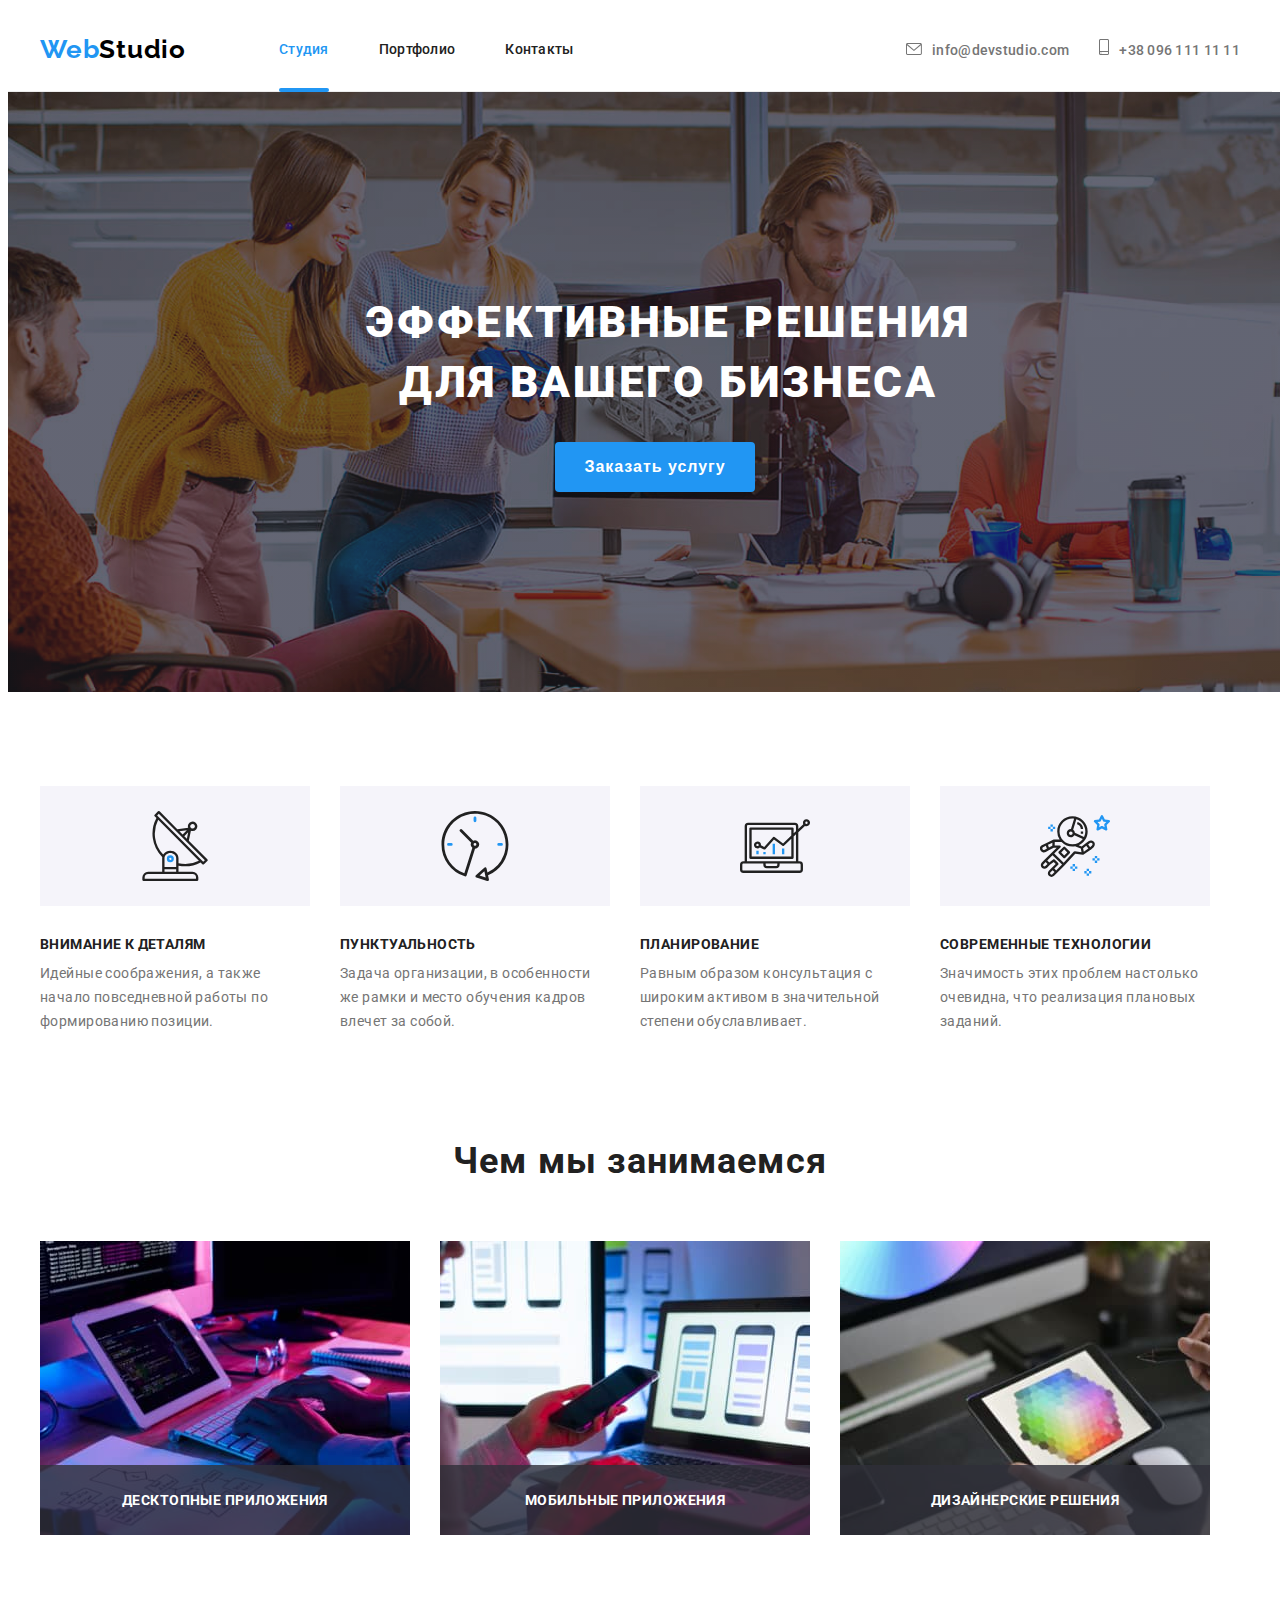
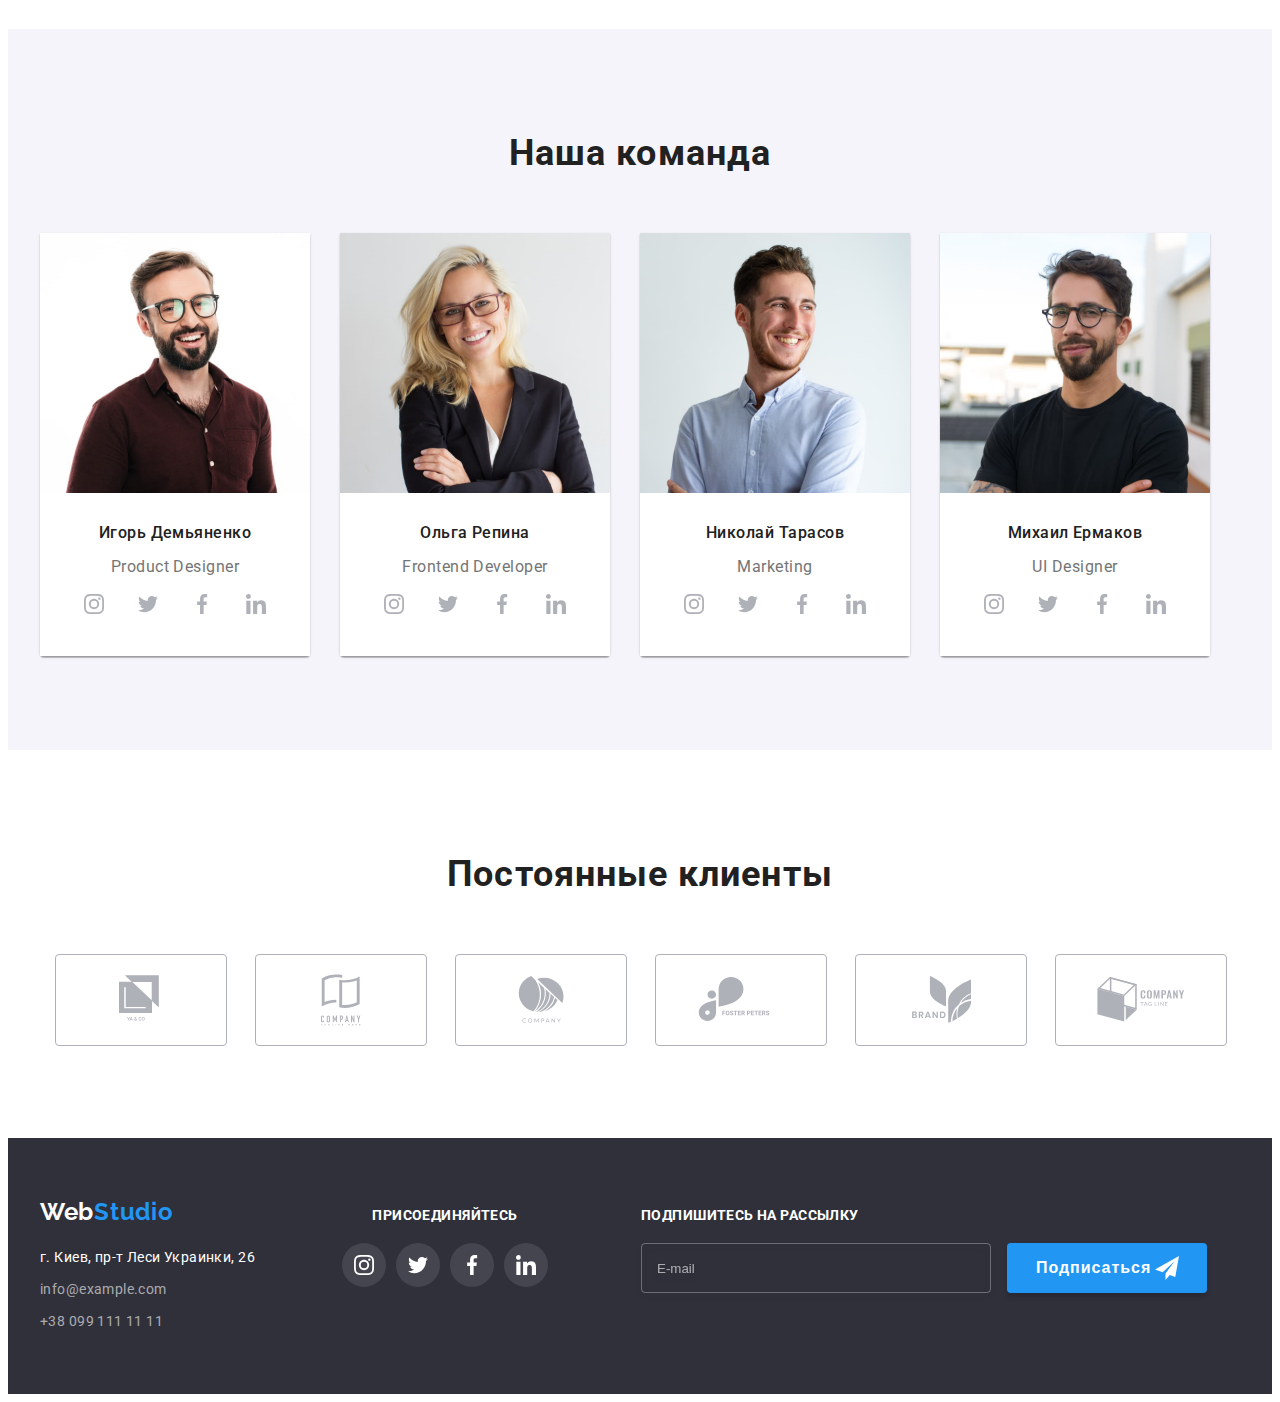
==== commit 91ee60d3: "fixing" ====
--- a/index.html
+++ b/index.html
@@ -1,19 +1,17 @@
 <!DOCTYPE html>
 <html lang="ru">
 <head>
-    <meta charset="UTF-8">
-    <meta http-equiv="X-UA-Compatible" content="IE=edge">
-    <meta name="viewport" content="width=device-width, initial-scale=1.0">
-    <title>Document</title>
-    <link rel="stylesheet" href="https://cdnjs.cloudflare.com/ajax/libs/modern-normalize/1.0.0/modern-normalize.min.css">
-    <link rel="preconnect" href="https://fonts.gstatic.com">
-    <link href="https://fonts.googleapis.com/css2?family=Raleway:wght@700&family=Roboto:wght@400;500;700;900&display=swap"
-        rel="stylesheet">
-    <link rel="stylesheet" href="./css/main.min.css">
-    <link  rel="stylesheet" href="./css/aos.css">
+    <head>
+        <meta charset="UTF-8">
+        <meta http-equiv="X-UA-Compatible" content="IE=edge">
+        <meta name="viewport" content="width=device-width, initial-scale=1.0">
+        <title>Document</title>
+        <link rel="preconnect" href="https://fonts.gstatic.com">
+        <link href="https://fonts.googleapis.com/css2?family=Raleway:wght@700&family=Roboto:wght@400;500;700;900&display=swap"
+            rel="stylesheet">
+        <link rel="stylesheet" href="./css/main.min.css">
 </head>
 <body>
-    <!-- шапка -->
     <header class="header">
         <div class="conteiner">
             <nav class="navigation">
@@ -134,7 +132,6 @@
         </ul>
       </div>
     </section>
-    <!-- чем мы занемаемся -->
     <section class="section-img">
         <div class="conteiner">
             <h2 class="title-section">Чем мы занимаемся</h2>
@@ -179,7 +176,6 @@
             </ul>
         </div>
     </section>
-    <!-- наша команда -->
     <section class="team section-padding">
         <div class="conteiner">
             <h2 class="title-section">Наша команда</h2>
@@ -389,7 +385,7 @@
             </ul>
         </div>
     </section>
-<!-- наши клиенты -->
+
 <section  class="clients section-padding">
     <div class="conteiner">
         <h2 class="title-section">Постоянные клиенты</h2>
@@ -439,8 +435,7 @@
     </div>
 </section>
     </main>
-    <!-- footer -->
-    <footer class="footer">
+     <footer class="footer">
         <div class="conteiner footer-conteiner">
             <div class="footer-address">
                 <a class="logo logo-footer link" href="index.html"><span class="logo-span-footer">Web</span>Studio</a>
@@ -547,9 +542,5 @@
 
 <script src="./js/modal.js"></script>
 <script src="./js/mobile-menu.js"></script>
-<script src="./js/aos.js"></script>
-<script>
-    AOS.init();
-</script>
 </body>
 </html>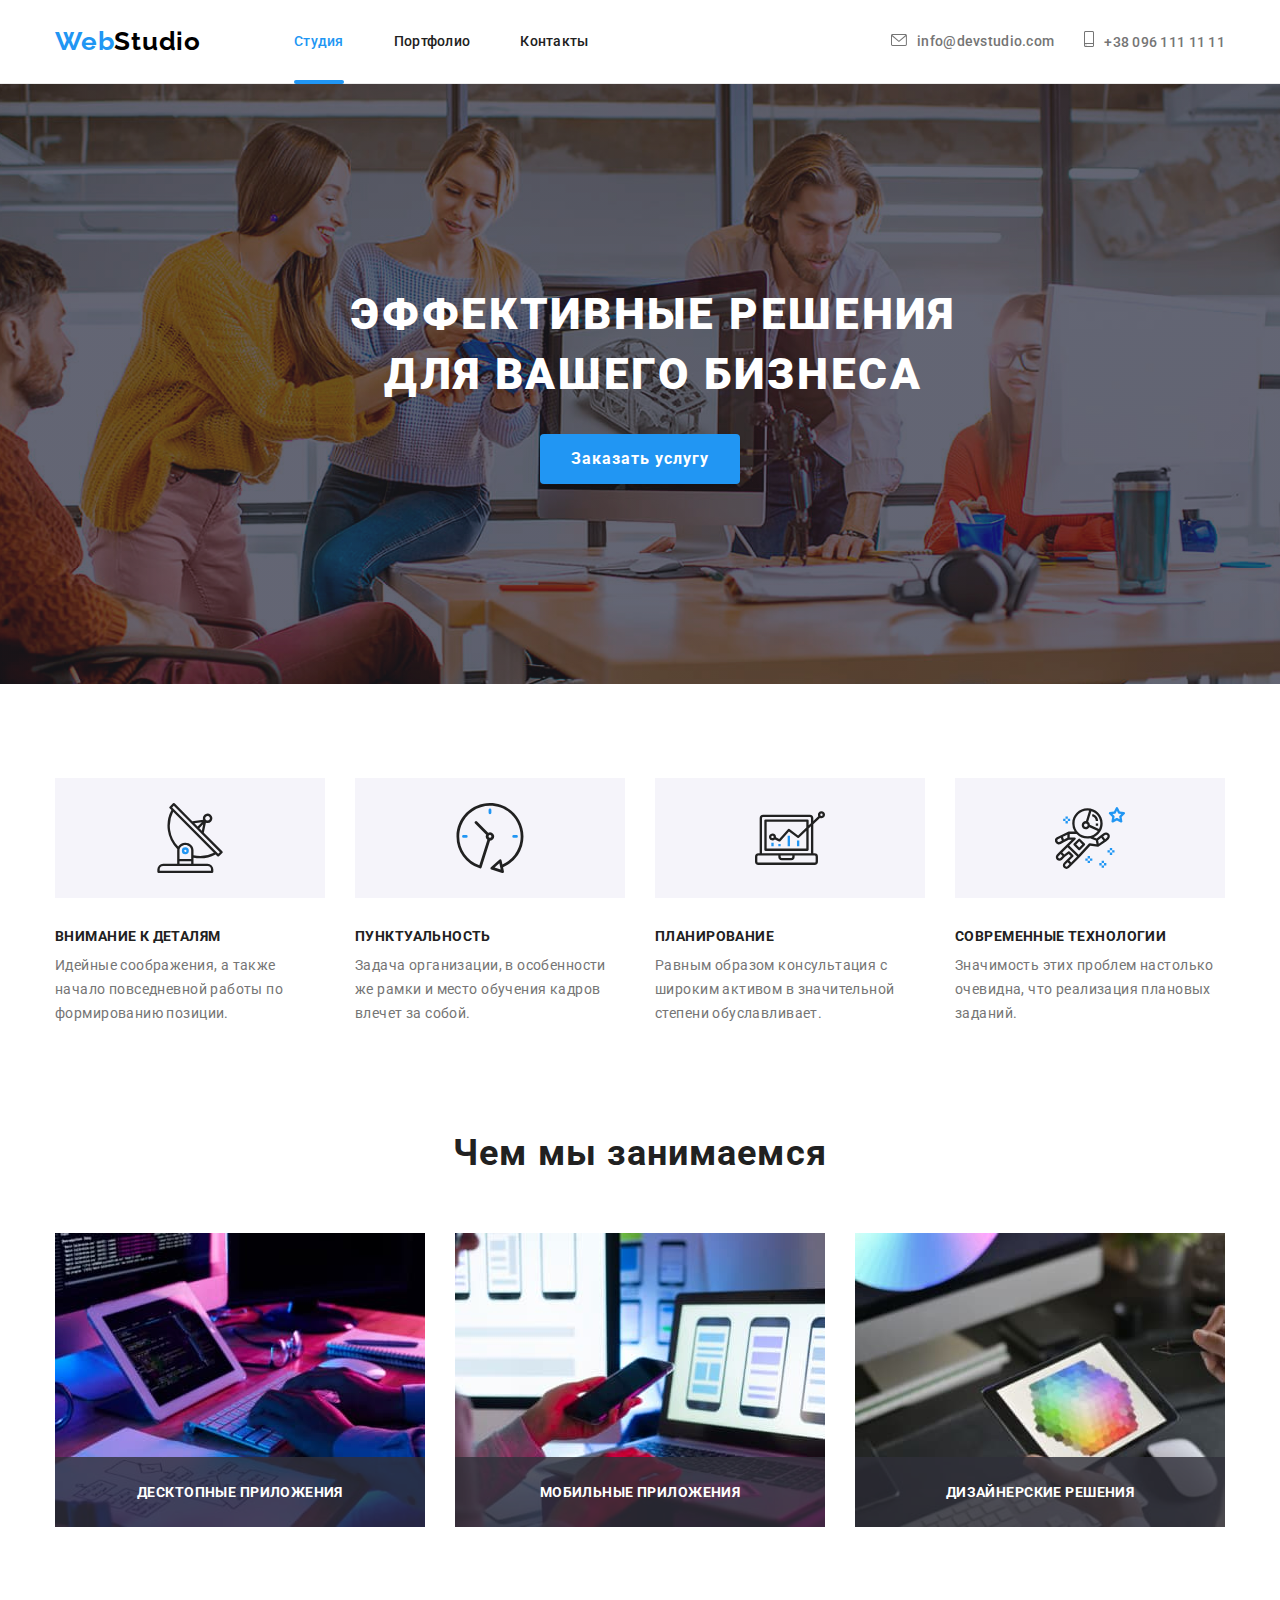
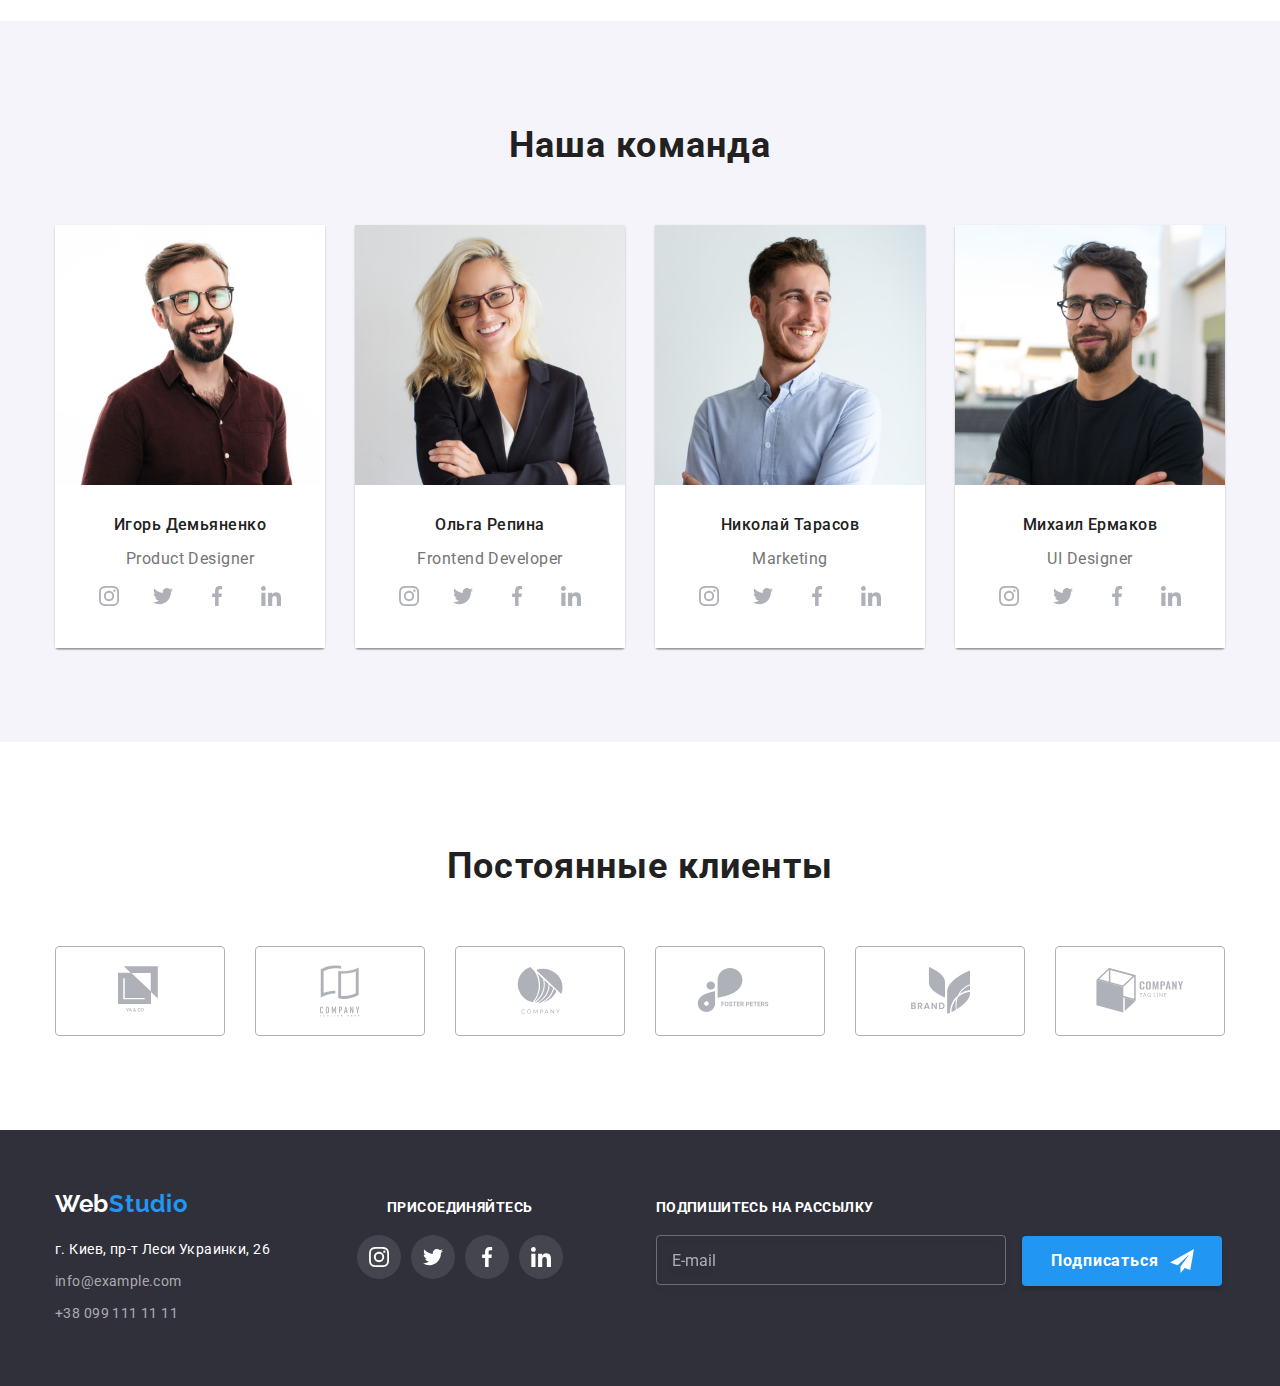
==== commit 03270bc0: "normalize" ====
--- a/index.html
+++ b/index.html
@@ -6,6 +6,7 @@
         <meta http-equiv="X-UA-Compatible" content="IE=edge">
         <meta name="viewport" content="width=device-width, initial-scale=1.0">
         <title>Document</title>
+        <link rel="stylesheet" href="https://cdnjs.cloudflare.com/ajax/libs/modern-normalize/1.0.0/modern-normalize.min.css">
         <link rel="preconnect" href="https://fonts.gstatic.com">
         <link href="https://fonts.googleapis.com/css2?family=Raleway:wght@700&family=Roboto:wght@400;500;700;900&display=swap"
             rel="stylesheet">
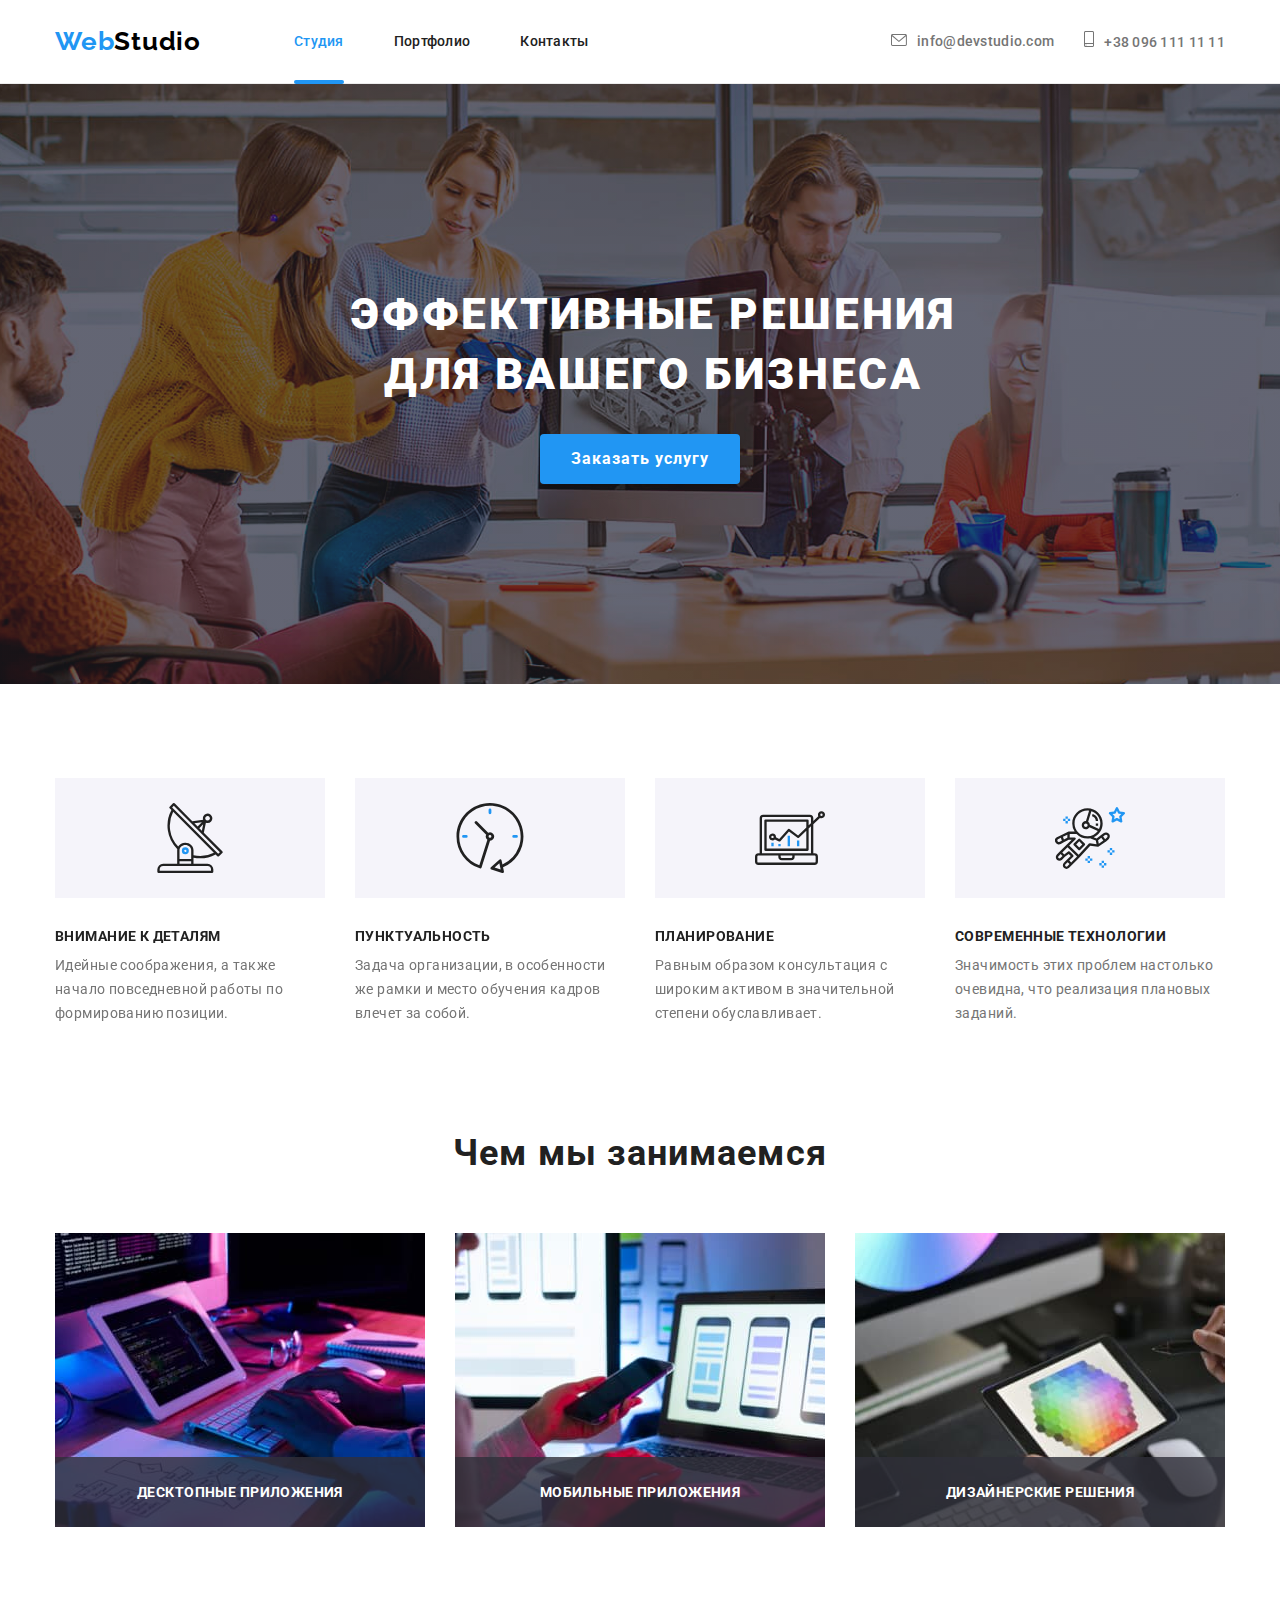
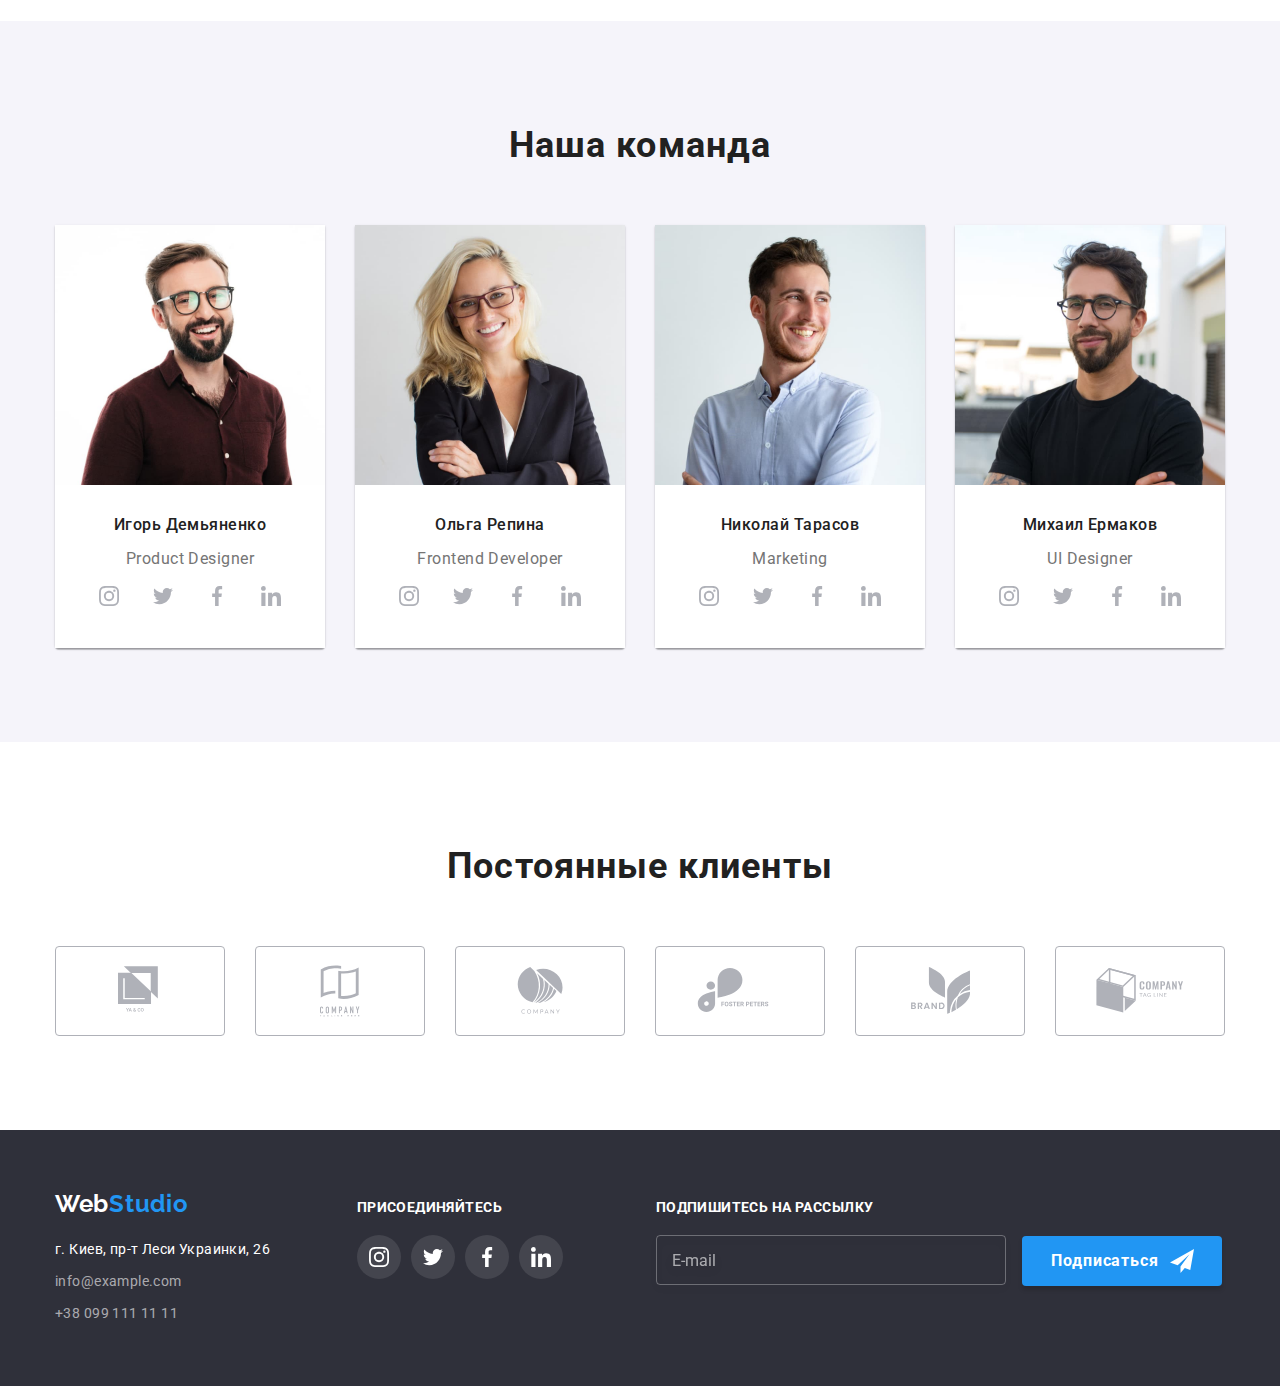
==== commit 26ece340: "fixing" ====
--- a/index.html
+++ b/index.html
@@ -1,18 +1,19 @@
 <!DOCTYPE html>
 <html lang="ru">
 <head>
-    <head>
-        <meta charset="UTF-8">
-        <meta http-equiv="X-UA-Compatible" content="IE=edge">
-        <meta name="viewport" content="width=device-width, initial-scale=1.0">
-        <title>Document</title>
-        <link rel="stylesheet" href="https://cdnjs.cloudflare.com/ajax/libs/modern-normalize/1.0.0/modern-normalize.min.css">
-        <link rel="preconnect" href="https://fonts.gstatic.com">
-        <link href="https://fonts.googleapis.com/css2?family=Raleway:wght@700&family=Roboto:wght@400;500;700;900&display=swap"
-            rel="stylesheet">
-        <link rel="stylesheet" href="./css/main.min.css">
+    <meta charset="UTF-8">
+    <meta http-equiv="X-UA-Compatible" content="IE=edge">
+    <meta name="viewport" content="width=device-width, initial-scale=1.0">
+    <title>Document</title>
+    <link rel="stylesheet" href="https://cdnjs.cloudflare.com/ajax/libs/modern-normalize/1.0.0/modern-normalize.min.css">
+    <link rel="preconnect" href="https://fonts.gstatic.com">
+    <link href="https://fonts.googleapis.com/css2?family=Raleway:wght@700&family=Roboto:wght@400;500;700;900&display=swap"
+        rel="stylesheet">
+    <link rel="stylesheet" href="./css/main.min.css">
+    <link  rel="stylesheet" href="./css/aos.css">
 </head>
 <body>
+    <!-- шапка -->
     <header class="header">
         <div class="conteiner">
             <nav class="navigation">
@@ -133,6 +134,7 @@
         </ul>
       </div>
     </section>
+    <!-- чем мы занемаемся -->
     <section class="section-img">
         <div class="conteiner">
             <h2 class="title-section">Чем мы занимаемся</h2>
@@ -177,6 +179,7 @@
             </ul>
         </div>
     </section>
+    <!-- наша команда -->
     <section class="team section-padding">
         <div class="conteiner">
             <h2 class="title-section">Наша команда</h2>
@@ -386,7 +389,7 @@
             </ul>
         </div>
     </section>
-
+<!-- наши клиенты -->
 <section  class="clients section-padding">
     <div class="conteiner">
         <h2 class="title-section">Постоянные клиенты</h2>
@@ -436,7 +439,8 @@
     </div>
 </section>
     </main>
-     <footer class="footer">
+    <!-- footer -->
+    <footer class="footer">
         <div class="conteiner footer-conteiner">
             <div class="footer-address">
                 <a class="logo logo-footer link" href="index.html"><span class="logo-span-footer">Web</span>Studio</a>
@@ -543,5 +547,9 @@
 
 <script src="./js/modal.js"></script>
 <script src="./js/mobile-menu.js"></script>
+<script src="./js/aos.js"></script>
+<script>
+    AOS.init();
+</script>
 </body>
 </html>--- a/css/main.min.css
+++ b/css/main.min.css
@@ -1,2 +1,2 @@
-.visually-hidden{position:absolute !important;clip:rect(1px 1px 1px 1px);clip:rect(1px, 1px, 1px, 1px);padding:0 !important;border:0 !important;height:1px !important;width:1px !important;overflow:hidden}body{font-family:"Roboto", sans-serif;color:#212121}h1,h2,h3,h4,h5,h6,p{margin:0}ul,ol{margin:0;padding:0}img{display:block;max-width:100%;height:auto}.list{list-style:none}.link{text-decoration:none}.conteiner{width:100%;padding:0px 15px}.header .conteiner{display:flex;align-items:center;justify-content:space-between}@media screen and (max-width: 480px){.conteiner{max-width:480px}}@media screen and (min-width: 480px){.conteiner{width:480px;margin-left:auto;margin-right:auto}}@media screen and (min-width: 768px){.conteiner{width:768px;padding-top:0;padding-bottom:0}p .header .conteiner{display:flex;align-items:center;justify-content:space-between}}@media screen and (min-width: 1200px){.conteiner{width:1200px}}.logo{display:block;font-family:Raleway;font-weight:700;font-size:24px;line-height:1.166;letter-spacing:0.03em;color:#2196f3}.span-logo{color:#000;display:inline-block}.logo-span-footer{color:#fff}.button{display:block;font-weight:700;font-size:16px;line-height:1.875;text-align:center;letter-spacing:0.06em;width:200px;height:50px;color:#fff;background:#2196f3;box-shadow:0px 4px 4px rgba(0,0,0,0.15);border-radius:4px;padding:10px;border:none;cursor:pointer;transition:background-color 250ms cubic-bezier(0.4, 0, 0.2, 1)}.button:hover,.button:focus{background-color:#188ce8}@media screen and (min-width: 320px){.section-padding{padding-top:60px;padding-bottom:60px}}@media screen and (min-width: 1200px){.section-padding{padding-top:94px;padding-bottom:94px}}@media screen and (max-width: 1199px){.title-section{font-weight:700px;font-size:28px;line-height:1.179;text-align:center;letter-spacing:0.03em;color:#212121;margin-bottom:50px}}@media screen and (min-width: 1200px){.title-section{font-weight:700;font-size:36px;line-height:1.667;letter-spacing:0.03em;color:#212121;margin-bottom:50px;text-align:center}}.list-social-links-item{height:44px;width:44px;border-radius:50%;cursor:pointer}.list-social-links-item:not(:last-child){margin-right:10px}.list-social-links-link{display:flex;align-items:center;justify-content:center;border-radius:50%;height:100%;width:100%;fill:#afb1b8;transition:background-color 250ms cubic-bezier(0.4, 0, 0.2, 1),fill 250ms cubic-bezier(0.4, 0, 0.2, 1)}.list-social-links-link:focus,.list-social-links-link:hover{background-color:#2196f3;fill:#fff}.list-social-links{display:flex;justify-content:center}.paragraph-card{font-weight:400;font-size:16px;line-height:1.875;letter-spacing:0.03em;color:#757575}.center{text-align:center;margin:0px auto;width:700px}.header{background-color:#fff;border-bottom:1px solid #ececec}.burger-btn{top:10px;right:10px;border:none;padding:0;background-color:#fff}.burger-icon{fill:#000;transform:fill 250ms cubic-bezier(0.4, 0, 0.2, 1)}.burger-icon:hover,.burger-icon:focus{fill:#2196f3}.mobile-menu{position:fixed;overflow:auto;background-color:#fff;width:100%;height:100vh;top:0;left:50%;transform:translateX(-50%) translateY(-120%);padding:48px 40px;display:flex;flex-direction:column;justify-content:space-between;z-index:1;transition:transform 250ms cubic-bezier(0.4, 0, 0.2, 1)}.mobile-menu.is-open{transform:translateX(-50%) translateY(0%)}.close-menu{border:none;padding:0;background-color:#fff;position:absolute;top:10px;right:15px}.menu-nav-list-link{font-weight:500;font-size:40px;line-height:1.175;letter-spacing:0.02em;color:#212121}.menu-nav-list-item+.menu-nav-list-item{margin-top:30px}.list-contacts-link-mail{font-weight:500;font-size:24px;line-height:0.857;letter-spacing:0.02em;color:#757575}.list-contacts-item-mail{margin-top:32px}.mobile-list-soclinks-item-link{font-weight:500;font-size:10px;line-height:0.983;letter-spacing:0.02em;color:#2196f3}.list-contacts-link-tel{font-weight:500;font-size:28px;line-height:1.136;letter-spacing:0.02em;color:#2196f3}@media screen and (min-width: 480px){.mobile-list-soclinks-item-link{font-weight:500;font-size:16px;line-height:1.222;letter-spacing:0.02em}.list-contacts-link-tel{font-weight:500;font-size:34px;line-height:1.176;letter-spacing:0.02em;color:#2196f3}}.mobile-list-soclinks{display:flex;flex-wrap:wrap;margin-top:64px;word-wrap:break-word}.mobile-list-soclinks li+li{margin-left:10px;padding-left:10px;border-left:1px solid #757575}.nav-list{display:none}.list-contacts{display:none}.logo-header{display:flex;flex-wrap:nowrap;padding-top:16px;padding-bottom:16px}@media screen and (min-width: 768px){.logo-header{margin-right:80px;padding-top:26px;padding-bottom:26px}}@media screen and (min-width: 1200px){.logo-header{margin-right:93px;font-size:26px;line-height:1.192;letter-spacing:0.03em}}.nav-list-item+.nav-list-item{margin-left:50px}.nav-list-link{position:relative;display:block;padding-top:32px;padding-bottom:32px;font-weight:500;font-size:14px;line-height:1.143;letter-spacing:0.02em;color:#212121;transition:color 250ms cubic-bezier(0.4, 0, 0.2, 1)}.nav-list-link::after{position:absolute;left:0;bottom:0;transform:translateY(3px);content:"";display:block;width:100%;height:4px;background-color:#2196f3;border-radius:2px;opacity:0;transition:opacity 250ms cubic-bezier(0.4, 0, 0.2, 1)}.nav-list-link:hover,.nav-list-link:focus{color:#2196f3}.nav-list-link:hover::after,.nav-list-link:focus::after{opacity:1}.activ-link{color:#2196f3}.activ-link::after{opacity:1}@media screen and (max-width: 1199px){.list-contacts{flex-direction:column;justify-content:center;align-items:baseline;padding-top:21px;padding-bottom:21px}.list-contacts-item+.list-contacts-item{margin-top:10px}}@media screen and (min-width: 1200px){.list-contacts{justify-content:center;align-items:center}.list-contacts-item+.list-contacts-item{margin-left:30px}}.list-contacts-link{font-weight:500;font-size:12px;line-height:1.167;letter-spacing:0.02em;color:#757575;transition:color 250ms cubic-bezier(0.4, 0, 0.2, 1)}.list-contacts-link:hover,.list-contacts-link:focus{color:#2196f3}.icon-meseg{width:16px;height:12px;fill:currentColor;margin-right:10px}.icon-tel{width:10px;height:16px;fill:currentColor;margin-right:10px}@media screen and (min-width: 768px){.burger-btn{display:none}.mobile-menu{display:none}.nav-list{display:flex;align-items:center;justify-content:center}.navigation{display:flex;align-items:center;justify-content:center}.list-contacts{display:flex}}@media screen and (max-width: 1199px){.navigation{margin-right:65px}}@media screen and (min-width: 1200px){.nav-list{margin-right:0}.list-contacts{justify-content:center;align-items:center}.list-contacts-item+.list-contacts-item{margin-left:30px}.list-contacts-link{font-size:14px;line-height:1.143;padding:32px 0}}.hero{min-width:320px;max-width:1600px;width:100%;height:400px;margin-right:auto;margin-left:auto;background-color:#2f303a;background-size:cover;background-repeat:no-repeat;background-position:center;background-image:linear-gradient(rgba(47,48,58,0.4), rgba(47,48,58,0.4)),url(../img/mobail/Hero-img.jpg)}@media screen and (min-width: 768px){.hero{background-image:linear-gradient(rgba(47,48,58,0.4), rgba(47,48,58,0.4)),url(../img/tablet/Hero-img.jpg)}}@media screen and (min-width: 1200px){.hero{background-image:linear-gradient(rgba(47,48,58,0.4), rgba(47,48,58,0.4)),url(../img/desktop/header.png);height:600px}}@media screen and (min-device-pixel-ratio: 2) and (min-width: 320px), screen and (min-resolution: 192dpi) and (min-width: 320px), screen and (min-resolution: 2dppx) and (min-width: 320px){.hero{background-image:linear-gradient(rgba(47,48,58,0.4), rgba(47,48,58,0.4)),url(../img/mobail/Hero-img-@2x.jpg)}}@media screen and (min-device-pixel-ratio: 2) and (min-width: 768px), screen and (min-resolution: 192dpi) and (min-width: 768px), screen and (min-resolution: 2dppx) and (min-width: 768px){.hero{background-image:linear-gradient(rgba(47,48,58,0.4), rgba(47,48,58,0.4)),url(../img/tablet/Hero-img@2x.jpg)}}@media screen and (min-device-pixel-ratio: 2) and (min-width: 1200px), screen and (min-resolution: 192dpi) and (min-width: 1200px), screen and (min-resolution: 2dppx) and (min-width: 1200px){.hero{background-image:linear-gradient(rgba(47,48,58,0.4), rgba(47,48,58,0.4)),url(../img/desktop/header@2x.png)}}.hero .button{margin:0 auto}.wrapper-title-hero{margin:0 auto;padding:118px 0}@media screen and (max-width: 1199px){.main-title{font-weight:900;letter-spacing:0.06em;font-size:26px;line-height:1.615;text-transform:uppercase;text-align:center;color:#fff;margin-left:auto;margin-right:auto;margin-bottom:30px}.wrapper-title-hero{max-width:450px;height:100%}}@media screen and (min-width: 1200px){.main-title{font-weight:900;letter-spacing:0.06em;font-size:44px;line-height:1.364;text-transform:uppercase;text-align:center;color:#fff;margin-left:auto;margin-right:auto;margin-bottom:30px;width:696px}.wrapper-title-hero{height:100%;width:669px;padding:200px 0}}.wrapper-icon-about-list{display:flex;justify-content:center;align-items:center;width:100%;height:120px;background-color:#f5f4fa;margin-bottom:30px}.about-list-item-title{font-weight:700;font-size:14px;line-height:1.143;letter-spacing:0.03em;text-transform:uppercase;color:#212121;margin-bottom:10px;text-align:center}@media screen and (min-width: 480px){.about-list-item-title{text-align:left}}.about-list-paragraph{font-weight:400;font-size:14px;line-height:1.714;letter-spacing:0.03em;color:#757575}@media screen and (max-width: 767px){.about-list-item{width:100%}.about-list-item+.about-list-item{margin-top:30px}}@media screen and (min-width: 768px){.about-list{display:flex;flex-wrap:wrap;margin:-15px}.about-list-item{width:354px;height:251px;margin:15px}}@media screen and (min-width: 768px) and (min-width: 1200px){.about-list-item{width:270px;height:251px}}@media screen and (max-width: 767px){.card-team-item+.card-team-item{margin-top:30px}}@media screen and (min-width: 768px){.card-team-item{width:354px;margin:15px}.list-card-team{display:flex;flex-wrap:wrap;margin:-15px}}@media screen and (min-width: 1200px){.card-team-item{width:270px}}.team{background-color:#f5f4fa}.card-team-item{box-shadow:0px 1px 3px rgba(0,0,0,0.12),0px 1px 1px rgba(0,0,0,0.14),0px 2px 1px rgba(0,0,0,0.2);border-radius:0px 0px 4px 4px}.wrapper-text-team{background-color:#fff;padding-top:30px;padding-bottom:30px;padding-left:32px;padding-right:32px}.subtitle-text-team{font-weight:500;font-size:16px;line-height:1.187;letter-spacing:0.03em;color:#212121;margin-bottom:10px;text-align:center}.paragraph-text-center{text-align:center}.section-img{display:none}@media screen and (min-width: 1200px){.section-img{display:block}}.section-img{padding-bottom:94px}.img-list{display:flex;margin:-15px}.img-list-item{position:relative;margin:15px}.text-img-adsolut{position:absolute;left:0;bottom:0;display:flex;justify-content:center;align-items:center;width:100%;height:70px;background:rgba(47,48,58,0.8)}.text-img-adsolut p{font-weight:700;font-size:14px;line-height:1.142;text-align:center;letter-spacing:0.03em;color:#fff;text-transform:uppercase}.clients-list{display:flex;flex-wrap:wrap;justify-content:center;margin:-15px}.list-linc-clients{width:210px;height:90px;cursor:pointer;margin:15px}@media screen and (min-width: 768px){.list-linc-clients{width:226px}}@media screen and (min-width: 1200px){.list-linc-clients{width:170px}}.linc-clients{display:flex;justify-content:center;align-items:center;height:100%;width:100%;border:1px solid #afb1b8;border-radius:4px;transition:border 250ms cubic-bezier(0.4, 0, 0.2, 1)}.linc-clients:hover,.linc-clients:focus{border:1px solid #2196f3}.linc-clients:hover svg,.linc-clients:focus svg{fill:#2196f3}.icon-clients{fill:#afb1b8;transition:fill 250ms cubic-bezier(0.4, 0, 0.2, 1)}.backdrop{position:fixed;background:rgba(0,0,0,0.2);top:0;left:0;width:100%;height:100%;opacity:1;visibility:visible;transition:opacity var(--transition),visibility var(--transition)}.backdrop.is-hidden{opacity:0;visibility:hidden;pointer-events:none}.modal{position:absolute;top:50%;left:50%;padding:40px;background-color:#fff;box-shadow:0px 1px 3px rgba(0,0,0,0.12),0px 1px 1px rgba(0,0,0,0.14),0px 2px 1px rgba(0,0,0,0.2);border-radius:4px;transform:translate(-50%, -50%) scale(1);transition:transform 250ms cubic-bezier(0.4, 0, 0.2, 1)}.backdrop.is-hidden .modal{transform:translate(-50%, -50%) scale(0.7)}@media screen and (max-width: 1199px){.modal{width:100%;max-width:450px;height:95%;max-height:609px}}@media screen and (min-width: 1200px){.modal{min-width:528px;min-height:580px}}.modal-button-close{position:absolute;top:8px;right:8px;display:block;background-color:#fff;border:1px solid rgba(0,0,0,0.1);box-sizing:border-box;border-radius:50%;width:30px;height:30px;padding-top:5px;padding-bottom:7px;padding-left:5px;padding-right:7px;border-color:#afb1b8;cursor:pointer}.modal-button-close-svg{fill:#000;transition:fill 250ms cubic-bezier(0.4, 0, 0.2, 1)}.modal-button-close:focus .modal-button-close-svg,.modal-button-close:hover .modal-button-close-svg{fill:#2196f3}.modal-b{display:block;text-align:center;font-weight:700;font-size:20px;line-height:1.5;letter-spacing:0.03em;margin-bottom:12px;color:#212121}@media screen and (min-width: 1200px){.modal-b{line-height:1.15}}.modal-label{display:inline-block;margin-bottom:4px;font-size:12px;line-height:1.172;letter-spacing:0.01em;color:#757575}.modal-input{display:block;width:100%;height:40px;margin-bottom:10px;padding-top:12px;padding-bottom:12px;padding-left:42px;border:1px solid rgba(33,33,33,0.2);box-sizing:border-box;border-radius:4px;transition:border-color 250ms cubic-bezier(0.4, 0, 0.2, 1)}.modal-input:focus{outline:none;border-color:#2196f3}.wrapper-input{position:relative;display:block}.svg-input-modal{position:absolute;display:block;top:50%;left:12px;transform:translateY(-50%);transition:fill 250ms cubic-bezier(0.4, 0, 0.2, 1)}.modal-input:focus+.svg-input-modal{fill:#2196f3}.modal-textarea{display:block;width:100%;height:120px;padding:12px 16px;margin-bottom:20px;border:1px solid rgba(33,33,33,0.2);box-sizing:border-box;border-radius:4px;resize:none;transition:border-color 250ms cubic-bezier(0.4, 0, 0.2, 1)}.modal-textarea:focus{outline:none;border-color:#2196f3}.modal-textarea::placeholder{font-size:14px;line-height:1.143;letter-spacing:0.01em;color:rgba(117,117,117,0.5)}.wrapper-check-box{text-align:center}.label-check::before{content:"";display:inline-block;margin-right:7px;width:16px;height:15px;background:#fff;border:2px solid #212121;border-radius:3px;background-position:center}@media screen and (min-width: 1200px){.label-check{font-weight:400;font-size:14px;line-height:1.714}.link-check{font-weight:400;font-size:14px;line-height:1.714}}@media screen and (min-width: 320px) and (max-width: 1199px){.label-check{font-weight:400;font-size:12px;line-height:1.167;letter-spacing:0.03em}.link-check{font-weight:400;font-size:12px;line-height:1.167;letter-spacing:0.03em}}.label-check{color:#757575}.modal-check:checked+.label-check::before{background-color:#2196f3;border-color:#2196f3;background-image:url(../img/check.svg)}.modal-check:focus+.label-check::before{border-color:#2196f3}.link-check{color:#757575;text-decoration:underline;color:#2196f3}.link-check:hover,.link-check:focus{color:#2196f3}.modal .button{margin:auto;margin-top:30px}.footer{background-color:#2f303a}.footer .logo-footer{margin-bottom:20px}@media screen and (min-width: 320px){.footer{padding-top:60px;padding-bottom:60px}}@media screen and (max-width: 767px){.footer-conteiner{display:flex;flex-direction:column;align-items:center}}@media screen and (min-width: 768px){.footer-conteiner{display:flex;flex-wrap:wrap;align-items:baseline;justify-content:center}}@media screen and (max-width: 1199px){.footer-address{margin-bottom:60px}.conteiner-soclinks-footer{margin-bottom:60px}.list-footer{display:flex;flex-direction:column;align-items:center}.logo-footer{text-align:center}}@media screen and (min-width: 1200px){.footer-conteiner{display:flex;flex-wrap:nowrap;align-items:center;justify-content:flex-start;align-items:baseline}.footer-address{display:flex;flex-direction:column;justify-content:flex-start}.logo-footer{text-align:left}}.footer-address{width:232px}.address-footer{font-style:normal}.link-footer{font-family:Roboto;font-weight:400;font-size:14px;line-height:1.714;letter-spacing:0.03em;color:rgba(255,255,255,0.6);transition:color 250ms cubic-bezier(0.4, 0, 0.2, 1)}.link-footer:hover,.link-footer:focus{color:#2196f3}.item-footer:not(:last-child){margin-bottom:8px}.white-link{color:#fff}.conteiner-soclinks-footer{display:flex;flex-direction:column;align-items:center;width:206px}@media screen and (min-width: 768px){.conteiner-soclinks-footer{margin-left:165px}}@media screen and (min-width: 1200px){.conteiner-soclinks-footer{margin-left:70px}}.icon-footer{width:20px;height:20px;fill:#fff}.transparent-bgr-link{background:rgba(255,255,255,0.1)}.b-footer{font-weight:700;font-size:14px;line-height:1, 14;letter-spacing:0.03em;text-transform:uppercase;color:#fff;display:block;margin-bottom:20px}@media screen and (min-width: 320px){.subscribe-conteiner{display:flex;flex-direction:column;align-items:center;width:100%}}@media screen and (min-width: 768px){.subscribe-conteiner{width:450px;margin-right:auto;margin-left:auto}}@media screen and (min-width: 1200px){.subscribe-conteiner{display:block;width:570px;margin-left:93px;margin-right:0}}.input-footer{display:block;width:100%;height:50px;padding:15px;color:var(--white-color);background-color:var(--dark-fone);border:1px solid rgba(255,255,255,0.3);box-sizing:border-box;filter:drop-shadow(0px 4px 4px rgba(0,0,0,0.15));border-radius:4px;transition:border-color 250ms cubic-bezier(0.4, 0, 0.2, 1)}.input-footer:focus{outline:none;border-color:#2196f3}.input-footer::placeholder{display:inline-block;color:rgba(255,255,255,0.6)}@media screen and (min-width: 1200px){.input-footer{display:inline-block;width:350px}}.subscribe-button{display:inline-block;position:relative;text-align:left;padding-top:10px;padding-bottom:10px;padding-left:29px;padding-right:62px;margin-left:12px;margin-top:20px}.subscribe-button::after{position:absolute;content:"";height:24px;width:24px;top:13px;right:28px;background-image:url(../img/telegramm.svg)}@media screen and (min-width: 1200px){.subscribe-button{margin-top:0}}
+.visually-hidden{position:absolute !important;clip:rect(1px 1px 1px 1px);clip:rect(1px, 1px, 1px, 1px);padding:0 !important;border:0 !important;height:1px !important;width:1px !important;overflow:hidden}body{font-family:"Roboto", sans-serif;color:#212121}h1,h2,h3,h4,h5,h6,p{margin:0}ul,ol{margin:0;padding:0}img{display:block;max-width:100%;height:auto}.list{list-style:none}.link{text-decoration:none}.conteiner{width:100%;padding:0px 15px}.header .conteiner{display:flex;align-items:center;justify-content:space-between}@media screen and (max-width: 480px){.conteiner{max-width:480px}}@media screen and (min-width: 480px){.conteiner{width:480px;margin-left:auto;margin-right:auto}}@media screen and (min-width: 768px){.conteiner{width:768px;padding-top:0;padding-bottom:0}p .header .conteiner{display:flex;align-items:center;justify-content:space-between}}@media screen and (min-width: 1200px){.conteiner{width:1200px}}.logo{display:block;font-family:Raleway;font-weight:700;font-size:24px;line-height:1.166;letter-spacing:0.03em;color:#2196f3}.span-logo{color:#000;display:inline-block}.logo-span-footer{color:#fff}.button{display:block;font-weight:700;font-size:16px;line-height:1.875;text-align:center;letter-spacing:0.06em;width:200px;height:50px;color:#fff;background:#2196f3;box-shadow:0px 4px 4px rgba(0,0,0,0.15);border-radius:4px;padding:10px;border:none;cursor:pointer;transition:background-color 250ms cubic-bezier(0.4, 0, 0.2, 1)}.button:hover,.button:focus{background-color:#188ce8}@media screen and (min-width: 320px){.section-padding{padding-top:60px;padding-bottom:60px}}@media screen and (min-width: 1200px){.section-padding{padding-top:94px;padding-bottom:94px}}@media screen and (max-width: 1199px){.title-section{font-weight:700px;font-size:28px;line-height:1.179;text-align:center;letter-spacing:0.03em;color:#212121;margin-bottom:50px}}@media screen and (min-width: 1200px){.title-section{font-weight:700;font-size:36px;line-height:1.667;letter-spacing:0.03em;color:#212121;margin-bottom:50px;text-align:center}}.list-social-links-item{height:44px;width:44px;border-radius:50%;cursor:pointer}.list-social-links-item:not(:last-child){margin-right:10px}.list-social-links-link{display:flex;align-items:center;justify-content:center;border-radius:50%;height:100%;width:100%;fill:#afb1b8;transition:background-color 250ms cubic-bezier(0.4, 0, 0.2, 1),fill 250ms cubic-bezier(0.4, 0, 0.2, 1)}.list-social-links-link:focus,.list-social-links-link:hover{background-color:#2196f3;fill:#fff}.list-social-links{display:flex;justify-content:center}.paragraph-card{font-weight:400;font-size:16px;line-height:1.875;letter-spacing:0.03em;color:#757575}.center{text-align:center;margin:0px auto;width:700px}.header{background-color:#fff;border-bottom:1px solid #ececec}.burger-btn{top:10px;right:10px;border:none;padding:0;background-color:#fff}.burger-icon{fill:#000;transform:fill 250ms cubic-bezier(0.4, 0, 0.2, 1)}.burger-icon:hover,.burger-icon:focus{fill:#2196f3}.mobile-menu{position:fixed;overflow:auto;background-color:#fff;width:100%;height:100vh;top:0;left:50%;transform:translateX(-50%) translateY(-120%);padding:48px 40px;display:flex;flex-direction:column;justify-content:space-between;z-index:1;transition:transform 250ms cubic-bezier(0.4, 0, 0.2, 1)}.mobile-menu.is-open{transform:translateX(-50%) translateY(0%)}.close-menu{border:none;padding:0;background-color:#fff;position:absolute;top:10px;right:15px}.menu-nav-list-link{font-weight:500;font-size:40px;line-height:1.175;letter-spacing:0.02em;color:#212121}.menu-nav-list-item+.menu-nav-list-item{margin-top:30px}.list-contacts-link-mail{font-weight:500;font-size:24px;line-height:0.857;letter-spacing:0.02em;color:#757575}.list-contacts-item-mail{margin-top:32px}.mobile-list-soclinks-item-link{font-weight:500;font-size:10px;line-height:0.983;letter-spacing:0.02em;color:#2196f3}.list-contacts-link-tel{font-weight:500;font-size:28px;line-height:1.136;letter-spacing:0.02em;color:#2196f3}@media screen and (min-width: 480px){.mobile-list-soclinks-item-link{font-weight:500;font-size:16px;line-height:1.222;letter-spacing:0.02em}.list-contacts-link-tel{font-weight:500;font-size:34px;line-height:1.176;letter-spacing:0.02em;color:#2196f3}}.mobile-list-soclinks{display:flex;flex-wrap:wrap;margin-top:64px;word-wrap:break-word}.mobile-list-soclinks li+li{margin-left:10px;padding-left:10px;border-left:1px solid #757575}.nav-list{display:none}.list-contacts{display:none}.logo-header{display:flex;flex-wrap:nowrap;padding-top:16px;padding-bottom:16px}@media screen and (min-width: 768px){.logo-header{margin-right:80px;padding-top:26px;padding-bottom:26px}}@media screen and (min-width: 1200px){.logo-header{margin-right:93px;font-size:26px;line-height:1.192;letter-spacing:0.03em}}.nav-list-item+.nav-list-item{margin-left:50px}.nav-list-link{position:relative;display:block;padding-top:32px;padding-bottom:32px;font-weight:500;font-size:14px;line-height:1.143;letter-spacing:0.02em;color:#212121;transition:color 250ms cubic-bezier(0.4, 0, 0.2, 1)}.nav-list-link::after{position:absolute;left:0;bottom:0;transform:translateY(3px);content:"";display:block;width:100%;height:4px;background-color:#2196f3;border-radius:2px;opacity:0;transition:opacity 250ms cubic-bezier(0.4, 0, 0.2, 1)}.nav-list-link:hover,.nav-list-link:focus{color:#2196f3}.nav-list-link:hover::after,.nav-list-link:focus::after{opacity:1}.activ-link{color:#2196f3}.activ-link::after{opacity:1}@media screen and (max-width: 1199px){.list-contacts{flex-direction:column;justify-content:center;align-items:baseline;padding-top:21px;padding-bottom:21px}.list-contacts-item+.list-contacts-item{margin-top:10px}}@media screen and (min-width: 1200px){.list-contacts{justify-content:center;align-items:center}.list-contacts-item+.list-contacts-item{margin-left:30px}}.list-contacts-link{font-weight:500;font-size:12px;line-height:1.167;letter-spacing:0.02em;color:#757575;transition:color 250ms cubic-bezier(0.4, 0, 0.2, 1)}.list-contacts-link:hover,.list-contacts-link:focus{color:#2196f3}.icon-meseg{width:16px;height:12px;fill:currentColor;margin-right:10px}.icon-tel{width:10px;height:16px;fill:currentColor;margin-right:10px}@media screen and (min-width: 768px){.burger-btn{display:none}.mobile-menu{display:none}.nav-list{display:flex;align-items:center;justify-content:center}.navigation{display:flex;align-items:center;justify-content:center}.list-contacts{display:flex}}@media screen and (max-width: 1199px){.navigation{margin-right:65px}}@media screen and (min-width: 1200px){.nav-list{margin-right:0}.list-contacts{justify-content:center;align-items:center}.list-contacts-item+.list-contacts-item{margin-left:30px}.list-contacts-link{font-size:14px;line-height:1.143;padding:32px 0}}.hero{min-width:320px;max-width:1600px;width:100%;height:400px;margin-right:auto;margin-left:auto;background-color:#2f303a;background-size:cover;background-repeat:no-repeat;background-position:center;background-image:linear-gradient(rgba(47,48,58,0.4), rgba(47,48,58,0.4)),url(../img/hero-optimizk)}@media screen and (min-width: 768px){.hero{background-image:linear-gradient(rgba(47,48,58,0.4), rgba(47,48,58,0.4)),url(../img/tablet/Hero-img.jpg)}}@media screen and (min-width: 1200px){.hero{background-image:linear-gradient(rgba(47,48,58,0.4), rgba(47,48,58,0.4)),url(../img/desktop/header.png);height:600px}}@media screen and (min-device-pixel-ratio: 2) and (min-width: 320px), screen and (min-resolution: 192dpi) and (min-width: 320px), screen and (min-resolution: 2dppx) and (min-width: 320px){.hero{background-image:linear-gradient(rgba(47,48,58,0.4), rgba(47,48,58,0.4)),url(../img/mobail/Hero-img-@2x.jpg)}}@media screen and (min-device-pixel-ratio: 2) and (min-width: 768px), screen and (min-resolution: 192dpi) and (min-width: 768px), screen and (min-resolution: 2dppx) and (min-width: 768px){.hero{background-image:linear-gradient(rgba(47,48,58,0.4), rgba(47,48,58,0.4)),url(../img/tablet/Hero-img@2x.jpg)}}@media screen and (min-device-pixel-ratio: 2) and (min-width: 1200px), screen and (min-resolution: 192dpi) and (min-width: 1200px), screen and (min-resolution: 2dppx) and (min-width: 1200px){.hero{background-image:linear-gradient(rgba(47,48,58,0.4), rgba(47,48,58,0.4)),url(../img/desktop/header@2x.png)}}.hero .button{margin:0 auto}.wrapper-title-hero{margin:0 auto;padding:118px 0}@media screen and (max-width: 1199px){.main-title{font-weight:900;letter-spacing:0.06em;font-size:26px;line-height:1.615;text-transform:uppercase;text-align:center;color:#fff;margin-left:auto;margin-right:auto;margin-bottom:30px}.wrapper-title-hero{max-width:450px;height:100%}}@media screen and (min-width: 1200px){.main-title{font-weight:900;letter-spacing:0.06em;font-size:44px;line-height:1.364;text-transform:uppercase;text-align:center;color:#fff;margin-left:auto;margin-right:auto;margin-bottom:30px;width:696px}.wrapper-title-hero{height:100%;width:669px;padding:200px 0}}.wrapper-icon-about-list{display:flex;justify-content:center;align-items:center;width:100%;height:120px;background-color:#f5f4fa;margin-bottom:30px}.about-list-item-title{font-weight:700;font-size:14px;line-height:1.143;letter-spacing:0.03em;text-transform:uppercase;color:#212121;margin-bottom:10px;text-align:center}@media screen and (min-width: 480px){.about-list-item-title{text-align:left}}.about-list-paragraph{font-weight:400;font-size:14px;line-height:1.714;letter-spacing:0.03em;color:#757575}@media screen and (max-width: 767px){.about-list-item{width:100%}.about-list-item+.about-list-item{margin-top:30px}}@media screen and (min-width: 768px){.about-list{display:flex;flex-wrap:wrap;margin:-15px}.about-list-item{width:354px;height:251px;margin:15px}}@media screen and (min-width: 768px) and (min-width: 1200px){.about-list-item{width:270px;height:251px}}@media screen and (max-width: 767px){.card-team-item+.card-team-item{margin-top:30px}}@media screen and (min-width: 768px){.card-team-item{width:354px;margin:15px}.list-card-team{display:flex;flex-wrap:wrap;margin:-15px}}@media screen and (min-width: 1200px){.card-team-item{width:270px}}.team{background-color:#f5f4fa}.card-team-item{box-shadow:0px 1px 3px rgba(0,0,0,0.12),0px 1px 1px rgba(0,0,0,0.14),0px 2px 1px rgba(0,0,0,0.2);border-radius:0px 0px 4px 4px}.wrapper-text-team{background-color:#fff;padding-top:30px;padding-bottom:30px;padding-left:32px;padding-right:32px}.subtitle-text-team{font-weight:500;font-size:16px;line-height:1.187;letter-spacing:0.03em;color:#212121;margin-bottom:10px;text-align:center}.paragraph-text-center{text-align:center}.section-img{display:none}@media screen and (min-width: 1200px){.section-img{display:block}}.section-img{padding-bottom:94px}.img-list{display:flex;margin:-15px}.img-list-item{position:relative;margin:15px}.text-img-adsolut{position:absolute;left:0;bottom:0;display:flex;justify-content:center;align-items:center;width:100%;height:70px;background:rgba(47,48,58,0.8)}.text-img-adsolut p{font-weight:700;font-size:14px;line-height:1.142;text-align:center;letter-spacing:0.03em;color:#fff;text-transform:uppercase}.clients-list{display:flex;flex-wrap:wrap;justify-content:center;margin:-15px}.list-linc-clients{width:210px;height:90px;cursor:pointer;margin:15px}@media screen and (min-width: 768px){.list-linc-clients{width:226px}}@media screen and (min-width: 1200px){.list-linc-clients{width:170px}}.linc-clients{display:flex;justify-content:center;align-items:center;height:100%;width:100%;border:1px solid #afb1b8;border-radius:4px;transition:border 250ms cubic-bezier(0.4, 0, 0.2, 1)}.linc-clients:hover,.linc-clients:focus{border:1px solid #2196f3}.linc-clients:hover svg,.linc-clients:focus svg{fill:#2196f3}.icon-clients{fill:#afb1b8;transition:fill 250ms cubic-bezier(0.4, 0, 0.2, 1)}.backdrop{position:fixed;background:rgba(0,0,0,0.2);top:0;left:0;width:100%;height:100%;opacity:1;visibility:visible;transition:opacity var(--transition),visibility var(--transition)}.backdrop.is-hidden{opacity:0;visibility:hidden;pointer-events:none}.modal{position:absolute;top:50%;left:50%;padding:40px;background-color:#fff;box-shadow:0px 1px 3px rgba(0,0,0,0.12),0px 1px 1px rgba(0,0,0,0.14),0px 2px 1px rgba(0,0,0,0.2);border-radius:4px;transform:translate(-50%, -50%) scale(1);transition:transform 250ms cubic-bezier(0.4, 0, 0.2, 1)}.backdrop.is-hidden .modal{transform:translate(-50%, -50%) scale(0.7)}@media screen and (max-width: 1199px){.modal{width:100%;max-width:450px;height:95%;max-height:609px}}@media screen and (min-width: 1200px){.modal{min-width:528px;min-height:580px}}.modal-button-close{position:absolute;top:8px;right:8px;display:block;background-color:#fff;border:1px solid rgba(0,0,0,0.1);box-sizing:border-box;border-radius:50%;width:30px;height:30px;padding-top:5px;padding-bottom:7px;padding-left:5px;padding-right:7px;border-color:#afb1b8;cursor:pointer}.modal-button-close-svg{fill:#000;transition:fill 250ms cubic-bezier(0.4, 0, 0.2, 1)}.modal-button-close:focus .modal-button-close-svg,.modal-button-close:hover .modal-button-close-svg{fill:#2196f3}.modal-b{display:block;text-align:center;font-weight:700;font-size:20px;line-height:1.5;letter-spacing:0.03em;margin-bottom:12px;color:#212121}@media screen and (min-width: 1200px){.modal-b{line-height:1.15}}.modal-label{display:inline-block;margin-bottom:4px;font-size:12px;line-height:1.172;letter-spacing:0.01em;color:#757575}.modal-input{display:block;width:100%;height:40px;margin-bottom:10px;padding-top:12px;padding-bottom:12px;padding-left:42px;border:1px solid rgba(33,33,33,0.2);box-sizing:border-box;border-radius:4px;transition:border-color 250ms cubic-bezier(0.4, 0, 0.2, 1)}.modal-input:focus{outline:none;border-color:#2196f3}.wrapper-input{position:relative;display:block}.svg-input-modal{position:absolute;display:block;top:50%;left:12px;transform:translateY(-50%);transition:fill 250ms cubic-bezier(0.4, 0, 0.2, 1)}.modal-input:focus+.svg-input-modal{fill:#2196f3}.modal-textarea{display:block;width:100%;height:120px;padding:12px 16px;margin-bottom:20px;border:1px solid rgba(33,33,33,0.2);box-sizing:border-box;border-radius:4px;resize:none;transition:border-color 250ms cubic-bezier(0.4, 0, 0.2, 1)}.modal-textarea:focus{outline:none;border-color:#2196f3}.modal-textarea::placeholder{font-size:14px;line-height:1.143;letter-spacing:0.01em;color:rgba(117,117,117,0.5)}.wrapper-check-box{text-align:center}.label-check::before{content:"";display:inline-block;margin-right:7px;width:16px;height:15px;background:#fff;border:2px solid #212121;border-radius:3px;background-position:center}@media screen and (min-width: 1200px){.label-check{font-weight:400;font-size:14px;line-height:1.714}.link-check{font-weight:400;font-size:14px;line-height:1.714}}@media screen and (min-width: 320px) and (max-width: 1199px){.label-check{font-weight:400;font-size:12px;line-height:1.167;letter-spacing:0.03em}.link-check{font-weight:400;font-size:12px;line-height:1.167;letter-spacing:0.03em}}.label-check{color:#757575}.modal-check:checked+.label-check::before{background-color:#2196f3;border-color:#2196f3;background-image:url(../img/check.svg)}.modal-check:focus+.label-check::before{border-color:#2196f3}.link-check{color:#757575;text-decoration:underline;color:#2196f3}.link-check:hover,.link-check:focus{color:#2196f3}.modal .button{margin:auto;margin-top:30px}.footer{background-color:#2f303a}.footer .logo-footer{margin-bottom:20px}@media screen and (min-width: 320px){.footer{padding-top:60px;padding-bottom:60px}}@media screen and (max-width: 767px){.footer-conteiner{display:flex;flex-direction:column;align-items:center}}@media screen and (min-width: 768px){.footer-conteiner{display:flex;flex-wrap:wrap;align-items:baseline;justify-content:center}}@media screen and (max-width: 1199px){.footer-address{margin-bottom:60px}.conteiner-soclinks-footer{margin-bottom:60px}.list-footer{display:flex;flex-direction:column;align-items:center}.logo-footer{text-align:center}}@media screen and (min-width: 1200px){.footer-conteiner{display:flex;flex-wrap:nowrap;align-items:center;justify-content:flex-start;align-items:baseline}.footer-address{display:flex;flex-direction:column;justify-content:flex-start}.logo-footer{text-align:left}}.footer-address{width:232px}.address-footer{font-style:normal}.link-footer{font-family:Roboto;font-weight:400;font-size:14px;line-height:1.714;letter-spacing:0.03em;color:rgba(255,255,255,0.6);transition:color 250ms cubic-bezier(0.4, 0, 0.2, 1)}.link-footer:hover,.link-footer:focus{color:#2196f3}.item-footer:not(:last-child){margin-bottom:8px}.white-link{color:#fff}.conteiner-soclinks-footer{display:flex;flex-direction:column;width:206px}@media screen and (min-width: 768px){.conteiner-soclinks-footer{margin-left:165px}}@media screen and (min-width: 1200px){.conteiner-soclinks-footer{margin-left:70px}}.icon-footer{width:20px;height:20px;fill:#fff}.transparent-bgr-link{background:rgba(255,255,255,0.1)}.b-footer{font-weight:700;font-size:14px;line-height:1, 14;letter-spacing:0.03em;text-transform:uppercase;color:#fff;display:block;margin-bottom:20px}@media screen and (min-width: 320px){.subscribe-conteiner{display:flex;flex-direction:column;align-items:center;width:100%}}@media screen and (min-width: 768px){.subscribe-conteiner{width:450px;margin-right:auto;margin-left:auto}}@media screen and (min-width: 1200px){.subscribe-conteiner{display:block;width:570px;margin-left:93px;margin-right:0}}.input-footer{display:block;width:100%;height:50px;padding:15px;color:var(--white-color);background-color:var(--dark-fone);border:1px solid rgba(255,255,255,0.3);box-sizing:border-box;filter:drop-shadow(0px 4px 4px rgba(0,0,0,0.15));border-radius:4px;transition:border-color 250ms cubic-bezier(0.4, 0, 0.2, 1)}.input-footer:focus{outline:none;border-color:#2196f3}.input-footer::placeholder{display:inline-block;color:rgba(255,255,255,0.6)}@media screen and (min-width: 1200px){.input-footer{display:inline-block;width:350px}}.subscribe-button{display:inline-block;position:relative;text-align:left;padding-top:10px;padding-bottom:10px;padding-left:29px;padding-right:62px;margin-left:12px;margin-top:20px}.subscribe-button::after{position:absolute;content:"";height:24px;width:24px;top:13px;right:28px;background-image:url(../img/telegramm.svg)}@media screen and (min-width: 1200px){.subscribe-button{margin-top:0}}
 /*# sourceMappingURL=main.min.css.map */